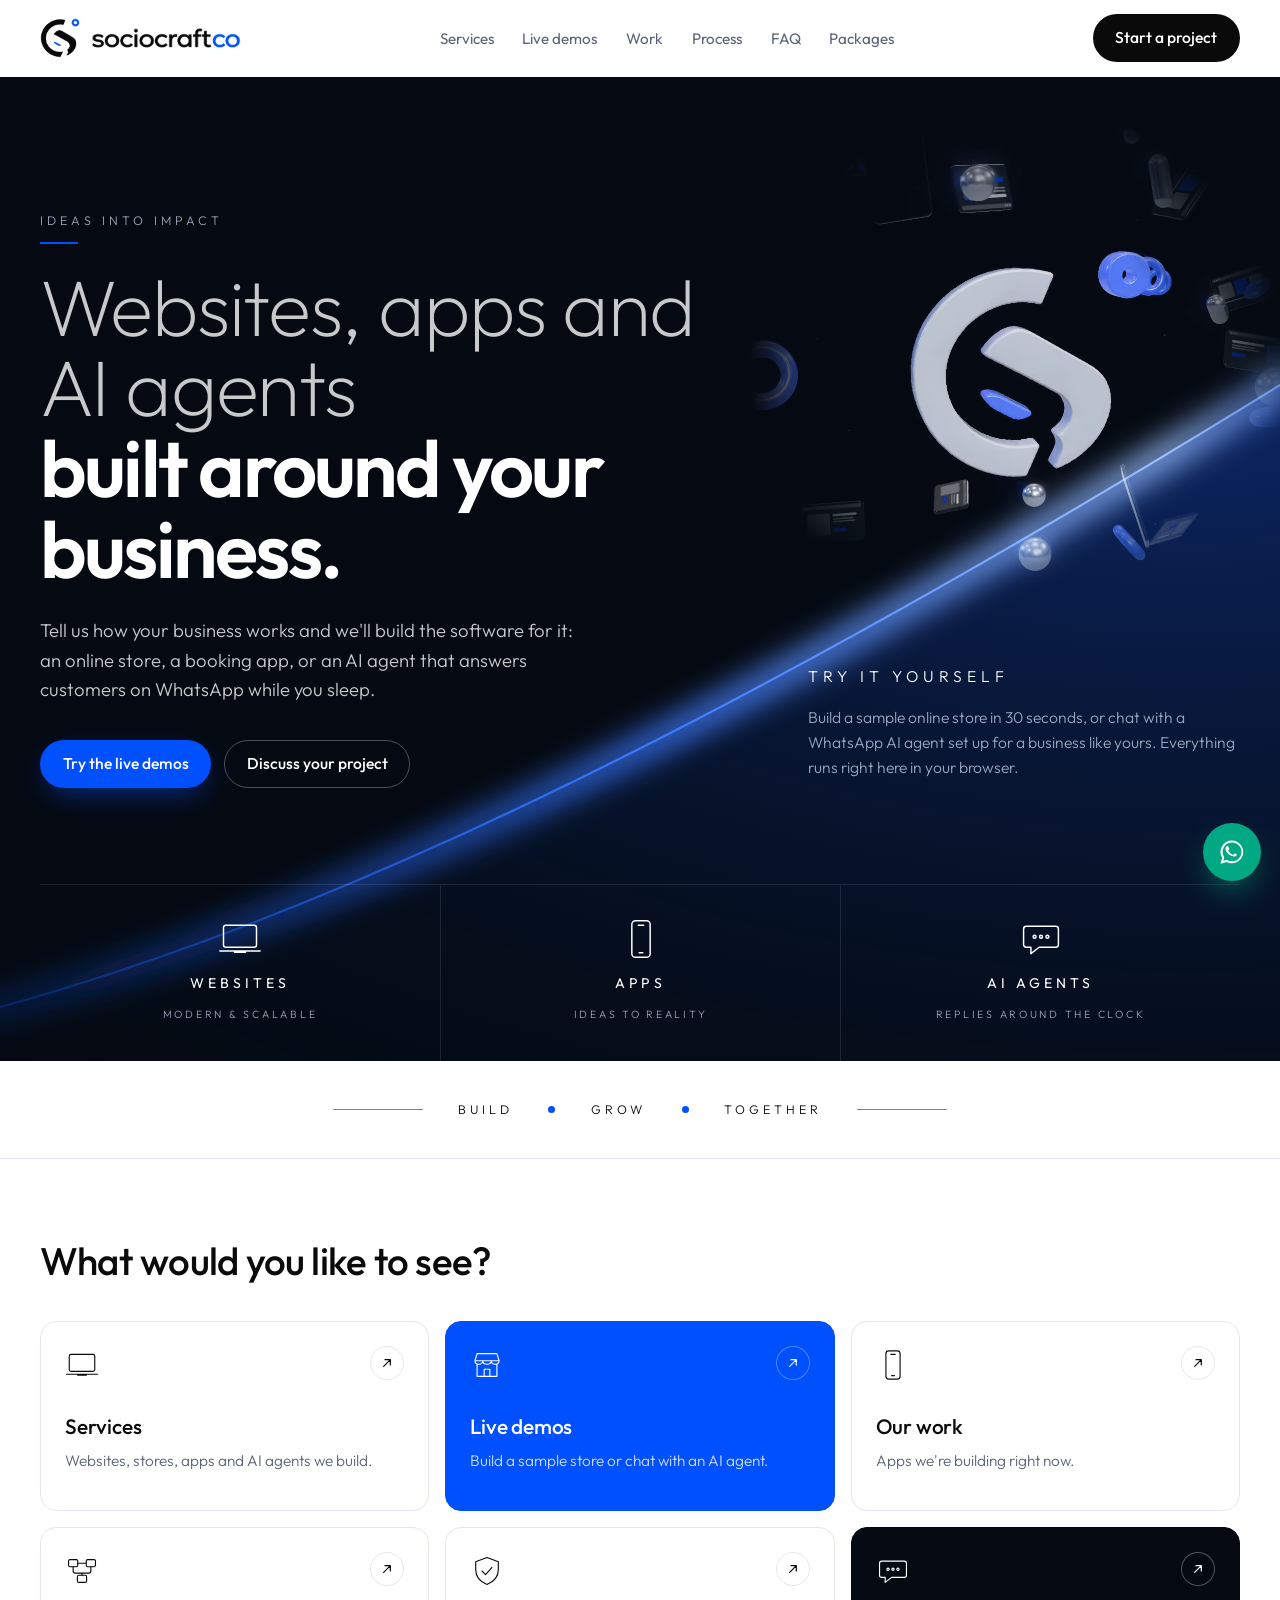
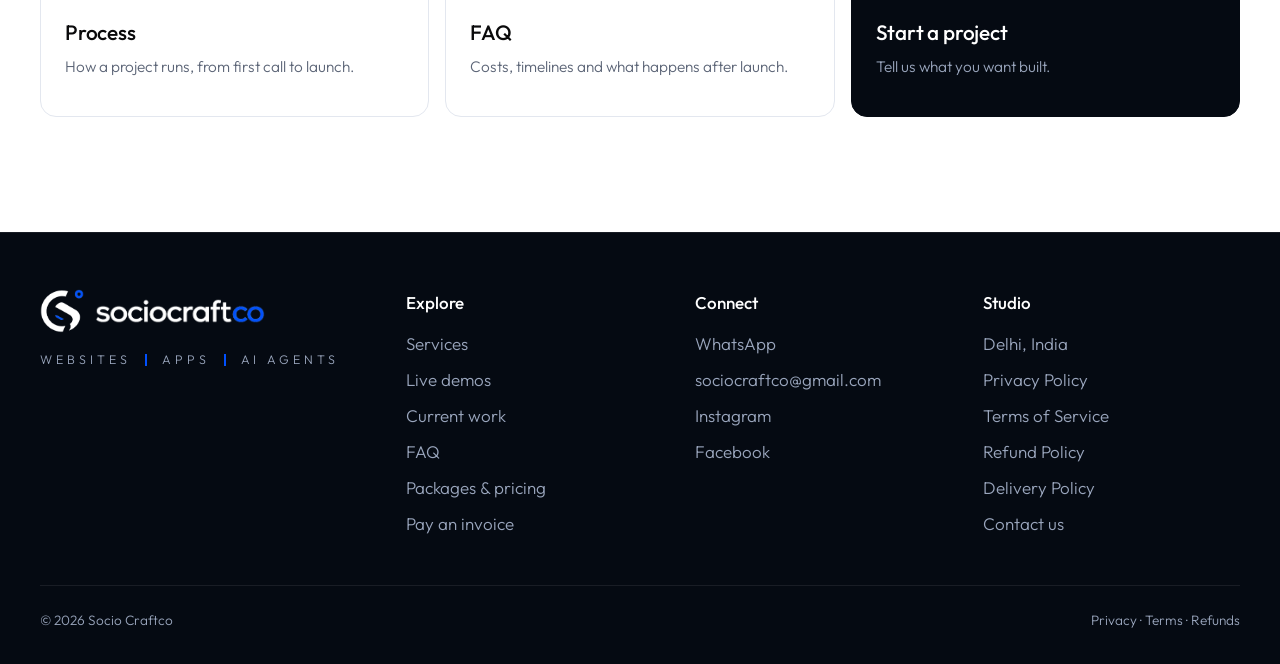
==== index.html @ af36fc7f "Replace Paisa with Veya in Current work Veya (iOS and Android, in beta) with two screenshots and a 6" ====
<!DOCTYPE html>
<html lang="en-IN">
<head>
  <meta charset="UTF-8">
  <meta name="viewport" content="width=device-width, initial-scale=1.0">
  <title>Socio Craftco | Websites, Apps &amp; AI Agents for Growing Businesses</title>
  <meta name="description" content="Socio Craftco builds custom websites, online stores, apps and WhatsApp AI agents for businesses in India. Try a live store builder and AI agent demo on our site.">
  <meta name="theme-color" content="#050A12">
  <link rel="canonical" href="https://www.sociocraftco.in/">
  <meta name="wa-number" content="919119687579">
  <!-- Paste the Google Apps Script web app URL here to save enquiries to a Google Sheet (see tools/lead-sheet.gs). Empty = WhatsApp only. -->
  <meta name="lead-endpoint" content="https://script.google.com/macros/s/AKfycbw-wY5iioNYXIOOCgU5PfAAeR3B85IpfvZmnR2IMTKFH1iXVcnnGehy_m_eeoQDCXGo/exec">

  <meta property="og:type" content="website">
  <meta property="og:site_name" content="Socio Craftco">
  <meta property="og:locale" content="en_IN">
  <meta property="og:url" content="https://www.sociocraftco.in/">
  <meta property="og:title" content="Socio Craftco | Websites, Apps &amp; AI Agents">
  <meta property="og:description" content="Custom websites, online stores, apps and WhatsApp AI agents. Try the live demos and see yours before you build it.">
  <meta property="og:image" content="https://www.sociocraftco.in/og-image.jpg">
  <meta property="og:image:width" content="1200">
  <meta property="og:image:height" content="630">
  <meta property="og:image:alt" content="Socio Craftco: websites, apps and AI agents">
  <meta name="twitter:card" content="summary_large_image">
  <meta name="twitter:title" content="Socio Craftco | Websites, Apps &amp; AI Agents">
  <meta name="twitter:description" content="Try the live store builder and WhatsApp AI agent demo.">
  <meta name="twitter:image" content="https://www.sociocraftco.in/og-image.jpg">

  <link rel="icon" type="image/jpeg" sizes="48x48" href="favicon-48.jpg">
  <link rel="icon" type="image/jpeg" sizes="192x192" href="icon-192.jpg">
  <link rel="apple-touch-icon" href="apple-touch-icon.jpg">

  <link rel="preload" href="fonts/outfit-latin.woff2" as="font" type="font/woff2" crossorigin>
  <link rel="stylesheet" href="preview.css">
  <link rel="stylesheet" href="site.css">

  <script>document.documentElement.classList.add("js");</script>

  <script type="application/ld+json">
  {
    "@context": "https://schema.org",
    "@type": "ProfessionalService",
    "@id": "https://www.sociocraftco.in/#org",
    "name": "Socio Craftco",
    "url": "https://www.sociocraftco.in/",
    "logo": "https://www.sociocraftco.in/brand/logo-square.jpg",
    "image": "https://www.sociocraftco.in/og-image.jpg",
    "slogan": "Ideas into impact",
    "description": "Studio building custom websites, online stores, mobile apps and AI agents for growing businesses.",
    "email": "sociocraftco@gmail.com",
    "address": { "@type": "PostalAddress", "addressLocality": "Delhi", "addressCountry": "IN" },
    "areaServed": "IN",
    "sameAs": [
      "https://www.instagram.com/sociocraftco.in/",
      "https://www.facebook.com/profile.php?id=61589318203119"
    ],
    "hasOfferCatalog": {
      "@type": "OfferCatalog",
      "name": "Services",
      "itemListElement": [
        { "@type": "Offer", "itemOffered": { "@type": "Service", "name": "Custom website development" } },
        { "@type": "Offer", "itemOffered": { "@type": "Service", "name": "Ecommerce store development" } },
        { "@type": "Offer", "itemOffered": { "@type": "Service", "name": "Mobile and web app development" } },
        { "@type": "Offer", "itemOffered": { "@type": "Service", "name": "WhatsApp and website AI agents" } },
        { "@type": "Offer", "itemOffered": { "@type": "Service", "name": "Automation and integrations" } },
        { "@type": "Offer", "itemOffered": { "@type": "Service", "name": "Maintenance and support" } }
      ]
    }
  }
  </script>
  <script type="application/ld+json">
  {
    "@context": "https://schema.org",
    "@type": "FAQPage",
    "mainEntity": [
      { "@type": "Question", "name": "How much does a custom website or app cost?", "acceptedAnswer": { "@type": "Answer", "text": "It depends on what it needs to do. A focused business website costs far less than an app with logins, payments and dashboards. After a short discovery call you get a written, fixed quote, so you know the full cost before anything starts." } },
      { "@type": "Question", "name": "How long does a project take?", "acceptedAnswer": { "@type": "Answer", "text": "Smaller websites usually take a few weeks. Stores, apps and AI agents take longer depending on features and integrations. Your written scope includes a timeline with clear milestones." } },
      { "@type": "Question", "name": "Is the WhatsApp AI agent on this page real?", "acceptedAnswer": { "@type": "Answer", "text": "The demo uses scripted replies so you can see the flow. A real agent is trained on your services, prices and FAQs, runs on the WhatsApp Business Platform, and sends leads to your WhatsApp, Google Sheet or CRM." } },
      { "@type": "Question", "name": "Can you work on my existing website or app?", "acceptedAnswer": { "@type": "Answer", "text": "Yes. We can redesign, speed up, fix or add features to an existing product. We review it first and tell you honestly whether to improve it or rebuild it." } },
      { "@type": "Question", "name": "What happens after launch?", "acceptedAnswer": { "@type": "Answer", "text": "We handle deployment and handover, and offer ongoing support for hosting, updates, fixes and new features." } }
    ]
  }
  </script>

</head>
<body>
  <a class="skip-link" href="#main">Skip to content</a>

  <svg width="0" height="0" style="position:absolute" aria-hidden="true">
    <defs>
      <symbol id="i-web" viewBox="0 0 48 48" fill="none" stroke-width="1.6" stroke-linecap="round" stroke-linejoin="round"><rect x="6" y="9" width="36" height="24" rx="2.5"/><path d="M2 37h44M18 37v1.5h12V37"/></symbol>
      <symbol id="i-app" viewBox="0 0 48 48" fill="none" stroke-width="1.6" stroke-linecap="round" stroke-linejoin="round"><rect x="14" y="4" width="20" height="40" rx="4"/><path d="M21 9h6M22 39h4"/></symbol>
      <symbol id="i-agent" viewBox="0 0 48 48" fill="none" stroke-width="1.6" stroke-linecap="round" stroke-linejoin="round"><path d="M8 10h32a3 3 0 0 1 3 3v17a3 3 0 0 1-3 3H22l-9 7v-7H8a3 3 0 0 1-3-3V13a3 3 0 0 1 3-3Z"/><circle cx="17" cy="21.5" r="1.6"/><circle cx="24" cy="21.5" r="1.6"/><circle cx="31" cy="21.5" r="1.6"/></symbol>
      <symbol id="i-store" viewBox="0 0 48 48" fill="none" stroke-width="1.6" stroke-linecap="round" stroke-linejoin="round"><path d="M7 18 10 8h28l3 10M7 18h34M7 18c0 3 2.5 5 5.5 5S18 21 18 18c0 3 2.5 5 6 5s6-2 6-5c0 3 2.5 5 5.5 5S41 21 41 18M10 23v17h28V23M20 40V30h8v10"/></symbol>
      <symbol id="i-flow" viewBox="0 0 48 48" fill="none" stroke-width="1.6" stroke-linecap="round" stroke-linejoin="round"><rect x="5" y="8" width="13" height="10" rx="2"/><rect x="30" y="8" width="13" height="10" rx="2"/><rect x="17.5" y="30" width="13" height="10" rx="2"/><path d="M18 13h12M11.5 18v6a3 3 0 0 0 3 3H24v3M36.5 18v6a3 3 0 0 1-3 3H24"/></symbol>
      <symbol id="i-care" viewBox="0 0 48 48" fill="none" stroke-width="1.6" stroke-linecap="round" stroke-linejoin="round"><path d="M24 5 8 11v11c0 10 7 17.5 16 21 9-3.5 16-11 16-21V11L24 5Z"/><path d="m17 24 5 5 9-10"/></symbol>
      <symbol id="p-shirt" viewBox="0 0 48 48" fill="none" stroke-width="2" stroke-linecap="round" stroke-linejoin="round"><path d="M17 6c1.5 3 4 4.5 7 4.5S29.5 9 31 6l11 6-4 9-5-2v23H15V19l-5 2-4-9 11-6Z"/></symbol>
      <symbol id="p-cake" viewBox="0 0 48 48" fill="none" stroke-width="2" stroke-linecap="round" stroke-linejoin="round"><path d="M8 40h32V26a4 4 0 0 0-4-4H12a4 4 0 0 0-4 4v14ZM8 31c3 0 3 2.5 6.5 2.5S18 31 21 31s3.5 2.5 6.5 2.5S31 31 34 31s3 2.5 6 2.5M24 22v-7M24 9.5c1.5 0 2.5-1.2 2.5-2.6C26.5 5.2 24 3 24 3s-2.5 2.2-2.5 3.9c0 1.4 1 2.6 2.5 2.6Z"/></symbol>
      <symbol id="p-audio" viewBox="0 0 48 48" fill="none" stroke-width="2" stroke-linecap="round" stroke-linejoin="round"><path d="M8 30v-6a16 16 0 0 1 32 0v6"/><rect x="6" y="28" width="9" height="13" rx="3"/><rect x="33" y="28" width="9" height="13" rx="3"/></symbol>
      <symbol id="p-bottle" viewBox="0 0 48 48" fill="none" stroke-width="2" stroke-linecap="round" stroke-linejoin="round"><path d="M19 4h10v6H19zM18 10h12l3 6v24a4 4 0 0 1-4 4H19a4 4 0 0 1-4-4V16l3-6ZM15 24h18"/></symbol>
      <symbol id="p-vase" viewBox="0 0 48 48" fill="none" stroke-width="2" stroke-linecap="round" stroke-linejoin="round"><path d="M18 4h12M19 4c0 5-9 9-9 21 0 9 6 15 14 15s14-6 14-15C38 13 29 9 29 4M13 22h22M12 30h24"/></symbol>
      <symbol id="p-lamp" viewBox="0 0 48 48" fill="none" stroke-width="2" stroke-linecap="round" stroke-linejoin="round"><path d="M24 4v8M14 26l4-14h12l4 14H14ZM24 26v14M16 42h16"/></symbol>
      <symbol id="i-cart" viewBox="0 0 24 24" fill="none" stroke="currentColor" stroke-width="1.8" stroke-linecap="round" stroke-linejoin="round"><path d="M3 4h2.5l2.2 11h10.6L20.5 7H7"/><circle cx="9.5" cy="19.5" r="1.4"/><circle cx="17" cy="19.5" r="1.4"/></symbol>
      <symbol id="i-wa" viewBox="0 0 24 24" fill="currentColor"><path d="M12 2.1A9.8 9.8 0 0 0 3.6 17l-1.5 5 5.2-1.4A9.8 9.8 0 1 0 12 2.1Zm0 17.9a8 8 0 0 1-4.1-1.1l-.3-.2-3 .8.8-3-.2-.3A8.1 8.1 0 1 1 12 20Zm4.5-6c-.2-.1-1.5-.7-1.7-.8-.2-.1-.4-.1-.6.1l-.8 1c-.1.2-.3.2-.5.1-.7-.3-1.6-.7-2.6-1.6-.8-.7-1.3-1.5-1.4-1.8-.1-.2 0-.4.1-.5l.4-.4.3-.4v-.4l-.8-1.9c-.2-.5-.4-.4-.6-.4h-.5c-.2 0-.4.1-.6.3-.2.2-.8.8-.8 2s.8 2.3 1 2.5c.1.2 1.6 2.5 4 3.5 2 .8 2.4.6 2.8.6.4-.1 1.5-.6 1.7-1.2.2-.6.2-1.1.1-1.2l-.5-.3Z"/></symbol>
    </defs>
  </svg>

  <nav class="nav" id="siteNav" aria-label="Main">
    <div class="wrap nav-inner">
      <a class="brand" href="#top" aria-label="Socio Craftco home">
        <img class="mark" src="brand/mark.webp" width="245" height="240" alt="">
        <img class="word" src="brand/wordmark.webp" width="785" height="120" alt="sociocraftco">
      </a>
      <ul class="nav-links" id="navLinks">
        <li><a href="#services">Services</a></li>
        <li><a href="#demos">Live demos</a></li>
        <li><a href="#work">Work</a></li>
        <li><a href="#process">Process</a></li>
        <li><a href="#faq">FAQ</a></li>
        <li><a href="packages.html">Packages</a></li>
        <li class="nav-contact"><a href="#contact">Contact</a></li>
      </ul>
      <div class="nav-cta">
        <a class="btn btn-black" href="#contact">Start a project</a>
        <button class="menu-btn" id="menuBtn" type="button" aria-expanded="false" aria-controls="navLinks" aria-label="Open menu">
          <svg class="icon" viewBox="0 0 24 24" fill="none" stroke="currentColor" stroke-width="1.8" stroke-linecap="round" aria-hidden="true"><path d="M4 8h16M4 16h16"/></svg>
        </button>
      </div>
    </div>
  </nav>

  <main id="main">
    <section class="hero dark" id="top" data-view="home" aria-labelledby="heroTitle">
      <svg class="hero-arc hero-glow" viewBox="0 0 1440 900" preserveAspectRatio="xMidYMid slice" aria-hidden="true">
        <defs>
          <linearGradient id="arcStroke" x1="0" y1="1" x2="1" y2="0">
            <stop offset="0" stop-color="#0150FD" stop-opacity="0"/>
            <stop offset=".45" stop-color="#3D7BFF"/>
            <stop offset=".75" stop-color="#9CC0FF"/>
            <stop offset="1" stop-color="#0150FD" stop-opacity="0"/>
          </linearGradient>
          <radialGradient id="arcFill" cx=".8" cy=".2" r="1">
            <stop offset="0" stop-color="#0D2A6E" stop-opacity=".9"/>
            <stop offset=".6" stop-color="#081633" stop-opacity=".5"/>
            <stop offset="1" stop-color="#050A12" stop-opacity="0"/>
          </radialGradient>
          <filter id="arcBlur" x="-20%" y="-20%" width="140%" height="140%"><feGaussianBlur stdDeviation="14"/></filter>
        </defs>
        <path d="M-120 900C260 860 760 640 1560 120V1000H-120Z" fill="url(#arcFill)"/>
        <path d="M-120 900C260 860 760 640 1560 120" fill="none" stroke="url(#arcStroke)" stroke-width="22" filter="url(#arcBlur)"/>
      </svg>
      <svg class="hero-arc hero-line" viewBox="0 0 1440 900" preserveAspectRatio="xMidYMid slice" aria-hidden="true">
        <path class="arc-line" pathLength="1" d="M-120 900C260 860 760 640 1560 120" fill="none" stroke="url(#arcStroke)" stroke-width="2"/>
      </svg>
      <div class="hero-motion" aria-hidden="true" data-poster="/media/hero-poster.jpg">
        <video class="hm-intro" muted playsinline preload="none" disablepictureinpicture data-src="/media/hero-intro"></video>
        <video class="hm-loop" muted playsinline loop preload="none" disablepictureinpicture data-src="/media/hero-loop"></video>
      </div>

      <div class="wrap">
        <div class="hero-grid">
          <div class="hero-in">
            <p class="kicker tracked">Ideas into impact</p>
            <h1 id="heroTitle"><span class="thin">Websites, apps and AI agents</span>built around your business.</h1>
            <p class="hero-lead">Tell us how your business works and we'll build the software for it: an online store, a booking app, or an AI agent that answers customers on WhatsApp while you sleep.</p>
            <div class="hero-actions">
              <a class="btn btn-blue" href="#demos">Try the live demos</a>
              <a class="btn btn-outline" href="#contact">Discuss your project</a>
            </div>
          </div>
          <div class="hero-aside hero-in">
            <p class="tracked">Try it yourself</p>
            <p>Build a sample online store in 30 seconds, or chat with a WhatsApp AI agent set up for a business like yours. Everything runs right here in your browser.</p>
          </div>
        </div>

        <nav class="pillars" aria-label="What we build">
          <a class="pillar" href="#demos" data-demo="store">
            <svg aria-hidden="true"><use href="#i-web"/></svg>
            <strong>Websites</strong>
            <span>Modern &amp; scalable</span>
          </a>
          <a class="pillar" href="#work">
            <svg aria-hidden="true"><use href="#i-app"/></svg>
            <strong>Apps</strong>
            <span>Ideas to reality</span>
          </a>
          <a class="pillar" href="#demos" data-demo="agent">
            <svg aria-hidden="true"><use href="#i-agent"/></svg>
            <strong>AI Agents</strong>
            <span>Replies around the clock</span>
          </a>
        </nav>
      </div>
    </section>

    <div class="brand-line" data-view="home">
      <p class="rule-line tracked" aria-label="Build, grow, together">
        <span>Build</span><span class="dot" aria-hidden="true"></span><span>Grow</span><span class="dot" aria-hidden="true"></span><span>Together</span>
      </p>
    </div>

    <section class="band explore" data-view="home" aria-labelledby="exploreTitle">
      <div class="wrap">
        <h2 id="exploreTitle" class="explore-title">What would you like to see?</h2>
        <div class="tiles">
          <a class="tile" href="#services">
            <svg aria-hidden="true"><use href="#i-web"/></svg>
            <strong>Services</strong>
            <span>Websites, stores, apps and AI agents we build.</span>
          </a>
          <a class="tile tile-blue" href="#demos">
            <svg aria-hidden="true"><use href="#i-store"/></svg>
            <strong>Live demos</strong>
            <span>Build a sample store or chat with an AI agent.</span>
          </a>
          <a class="tile" href="#work">
            <svg aria-hidden="true"><use href="#i-app"/></svg>
            <strong>Our work</strong>
            <span>Apps we're building right now.</span>
          </a>
          <a class="tile" href="#process">
            <svg aria-hidden="true"><use href="#i-flow"/></svg>
            <strong>Process</strong>
            <span>How a project runs, from first call to launch.</span>
          </a>
          <a class="tile" href="#faq">
            <svg aria-hidden="true"><use href="#i-care"/></svg>
            <strong>FAQ</strong>
            <span>Costs, timelines and what happens after launch.</span>
          </a>
          <a class="tile tile-dark" href="#contact">
            <svg aria-hidden="true"><use href="#i-agent"/></svg>
            <strong>Start a project</strong>
            <span>Tell us what you want built.</span>
          </a>
        </div>
      </div>
    </section>

    <section class="band view-page" id="services" data-view="services" aria-labelledby="servicesTitle">
      <div class="wrap">
        <div class="head ">
          <div>
            <p class="kicker tracked">What we build</p>
            <h2 id="servicesTitle">Everything your business needs to work online.</h2>
          </div>
          <p>Every project is built from scratch around your customers and your process. No templates, no page builders, and code you can grow with.</p>
        </div>

        <div class="services ">
          <article class="service">
            <svg aria-hidden="true"><use href="#i-web"/></svg>
            <h3>Business websites</h3>
            <p>Fast, search-friendly websites for clinics, consultants, schools and local brands, with enquiry buttons that go straight to your WhatsApp.</p>
          </article>
          <article class="service">
            <svg aria-hidden="true"><use href="#i-store"/></svg>
            <h3>Online stores</h3>
            <p>Catalogue, cart, UPI and card payments, and an admin panel to manage orders and stock.</p>
            <a class="try" href="#demos" data-demo="store">Build a sample store</a>
          </article>
          <article class="service">
            <svg aria-hidden="true"><use href="#i-agent"/></svg>
            <h3>WhatsApp &amp; website AI agents</h3>
            <p>Agents trained on your services and prices that answer questions, take bookings and send you ready-to-call leads.</p>
            <a class="try" href="#demos" data-demo="agent">Chat with a sample agent</a>
          </article>
          <article class="service">
            <svg aria-hidden="true"><use href="#i-app"/></svg>
            <h3>Mobile &amp; web apps</h3>
            <p>Android, iPhone and web apps, dashboards and booking systems, including offline-first apps that work on patchy networks.</p>
          </article>
          <article class="service">
            <svg aria-hidden="true"><use href="#i-flow"/></svg>
            <h3>Automation &amp; integrations</h3>
            <p>Connect forms, Google Sheets, CRMs, payment gateways and WhatsApp so data moves on its own.</p>
          </article>
          <article class="service">
            <svg aria-hidden="true"><use href="#i-care"/></svg>
            <h3>Maintenance &amp; support</h3>
            <p>Hosting, updates, fixes and new features after launch, so your product keeps working as you grow.</p>
          </article>
        </div>
      </div>
    </section>
    <nav class="view-next" data-view="services" aria-label="Next">
      <div class="wrap"><a href="#demos"><span>Up next</span>Try the live demos</a></div>
    </nav>

    <section class="band band-mist view-page" id="demos" data-view="demos" aria-labelledby="demosTitle">
      <div class="wrap">
        <div class="head ">
          <div>
            <p class="kicker tracked">Live demos</p>
            <h2 id="demosTitle">See yours working before you pay for it.</h2>
          </div>
          <p>Create a personalised website and chatbot preview for your own business. See the result first, then submit the exact configuration for a quotation.</p>
        </div>

        <div class="demo-tabs" role="tablist" aria-label="Choose a demo">
          <button class="demo-tab" role="tab" id="tab-preview" aria-selected="true" aria-controls="panel-preview">
            <svg class="icon" aria-hidden="true" stroke="currentColor"><use href="#i-web"/></svg> Your business preview
          </button>
          <button class="demo-tab" role="tab" id="tab-store" aria-selected="false" aria-controls="panel-store" tabindex="-1">
            <svg class="icon" aria-hidden="true" stroke="currentColor"><use href="#i-store"/></svg> Store builder
          </button>
          <button class="demo-tab" role="tab" id="tab-agent" aria-selected="false" aria-controls="panel-agent" tabindex="-1">
            <svg class="icon" aria-hidden="true" stroke="currentColor"><use href="#i-agent"/></svg> WhatsApp AI agent
          </button>
        </div>

        <!-- Personalised business preview -->
        <div class="demo-panel preview-panel" id="panel-preview" role="tabpanel" aria-labelledby="tab-preview">
          <form class="controls preview-controls" id="previewBuilder" autocomplete="off">
            <h3>Create your business preview</h3>
            <p class="preview-intro-copy">Enter only the essentials. Your first preview is immediate and free.</p>

            <label class="ctl">
              <span>Business name <b class="preview-required">*</b></span>
              <input type="text" id="pName" maxlength="40" placeholder="Example: North Star Dental" required>
            </label>

            <label class="ctl">
              <span>Type of business</span>
              <select id="pType">
                <option value="clinic">Clinic &amp; healthcare</option>
                <option value="restaurant">Restaurant &amp; café</option>
                <option value="retail">Retail &amp; online store</option>
                <option value="coaching">Coaching &amp; education</option>
                <option value="realestate">Real estate</option>
                <option value="services" selected>Professional services</option>
              </select>
            </label>

            <label class="ctl">
              <span>Main goal</span>
              <select id="pGoal">
                <option value="leads">Generate qualified enquiries</option>
                <option value="bookings">Increase bookings</option>
                <option value="sales">Sell products or services</option>
                <option value="support">Automate customer support</option>
              </select>
            </label>

            <label class="ctl">
              <span>Main services <small>(optional)</small></span>
              <input type="text" id="pServices" maxlength="180" placeholder="Consultation, Installation, Support">
            </label>

            <fieldset class="ctl">
              <legend>Visual style</legend>
              <div class="segmented" role="radiogroup" aria-label="Visual style" id="pStyle">
                <button type="button" role="radio" aria-checked="true" data-value="minimal">Minimal</button>
                <button type="button" role="radio" aria-checked="false" data-value="bold" tabindex="-1">Bold</button>
                <button type="button" role="radio" aria-checked="false" data-value="premium" tabindex="-1">Premium</button>
              </div>
            </fieldset>

            <fieldset class="ctl">
              <legend>Brand colour</legend>
              <div class="swatches" role="radiogroup" aria-label="Brand colour" id="pColor">
                <button type="button" class="swatch" role="radio" aria-checked="true" aria-label="Electric blue" data-color="#0150FD" style="--c:#0150FD"></button>
                <button type="button" class="swatch" role="radio" aria-checked="false" aria-label="Emerald" data-color="#0E8A5F" style="--c:#0E8A5F" tabindex="-1"></button>
                <button type="button" class="swatch" role="radio" aria-checked="false" aria-label="Maroon" data-color="#8E1B3A" style="--c:#8E1B3A" tabindex="-1"></button>
                <button type="button" class="swatch" role="radio" aria-checked="false" aria-label="Saffron" data-color="#C96314" style="--c:#C96314" tabindex="-1"></button>
                <button type="button" class="swatch" role="radio" aria-checked="false" aria-label="Plum" data-color="#6B3FA0" style="--c:#6B3FA0" tabindex="-1"></button>
                <button type="button" class="swatch" role="radio" aria-checked="false" aria-label="Charcoal" data-color="#1E2229" style="--c:#1E2229" tabindex="-1"></button>
              </div>
            </fieldset>

            <button class="btn btn-blue" type="submit">Create my free preview</button>
            <p class="demo-note">No phone number is required to see the first preview. Your information stays in this browser until you choose to submit it.</p>
          </form>

          <div class="p-stage">
            <div class="p-empty" id="previewEmpty">
              <div class="p-empty-inner">
                <div class="p-empty-mark" aria-hidden="true">SC</div>
                <h3>See your business before it is built.</h3>
                <p>Create a website and assistant preview shaped around your business, customers and primary goal.</p>
                <div class="p-empty-steps" aria-label="Preview benefits">
                  <span>Instant result</span><span>No price estimate</span><span>No phone required</span>
                </div>
              </div>
            </div>

            <div class="p-experience" id="previewExperience" hidden>
              <div class="p-stage-bar">
                <span class="p-status" id="pStatus">Basic preview ready</span>
                <div class="segmented" role="radiogroup" aria-label="Preview size" id="pView">
                  <button type="button" role="radio" aria-checked="true" data-size="desktop">Desktop</button>
                  <button type="button" role="radio" aria-checked="false" data-size="mobile" tabindex="-1">Phone</button>
                </div>
              </div>

              <div class="p-preview-shell" id="pPreviewShell" data-size="desktop" data-style="minimal">
                <div class="p-browser">
                  <div class="p-browser-bar" aria-hidden="true"><i></i><i></i><i></i><span class="p-browser-url">yourbusiness.in</span></div>
                  <div class="p-website" id="pWebsite"></div>
                </div>
                <aside class="p-chat-preview" id="pChat" aria-label="Personalised chatbot preview"></aside>
              </div>

              <div class="p-gate" id="pGate">
                <div>
                  <h4>Your basic preview is ready.</h4>
                  <p>Unlock the complete pages, phone view, expanded assistant and a shareable preview link.</p>
                </div>
                <button class="btn btn-blue" type="button" id="pUnlockOpen">Save &amp; unlock my preview</button>
              </div>

              <div class="p-unlocked" id="pUnlocked" hidden>
                <div>
                  <h4>Your complete preview is unlocked.</h4>
                  <p>Share it with partners or send this exact configuration for a quotation.</p>
                </div>
                <button class="btn btn-blue" type="button" id="pQuote"><svg class="icon" aria-hidden="true"><use href="#i-wa"/></svg> Get exact quotation</button>
                <div class="p-share">
                  <input type="text" id="pShareUrl" readonly aria-label="Shareable preview link">
                  <button class="btn btn-outline" type="button" id="pCopy">Copy share link</button>
                </div>
              </div>
            </div>
          </div>

          <dialog class="p-dialog" id="pUnlockDialog">
            <form class="p-dialog-inner" id="pLeadForm" method="dialog">
              <div class="p-dialog-head">
                <div><h3>Unlock the complete preview</h3><p>We will prepare your configuration in WhatsApp for review.</p></div>
                <button class="p-dialog-close" type="button" id="pUnlockClose" aria-label="Close">✕</button>
              </div>
              <label class="field"><span>Your name</span><input name="name" type="text" autocomplete="name" required></label>
              <label class="field"><span>WhatsApp number</span><input name="phone" type="tel" autocomplete="tel" inputmode="tel" pattern="[0-9+\(\) \-]{8,20}" title="Enter a valid WhatsApp number" required></label>
              <label class="field">
                <span>When would you like to launch?</span>
                <select name="timeline" required>
                  <option value="">Select timeline</option>
                  <option>As soon as possible</option>
                  <option>Within 1 month</option>
                  <option>Within 1–3 months</option>
                  <option>Still exploring</option>
                </select>
              </label>
              <button class="btn btn-blue" type="submit"><svg class="icon" aria-hidden="true"><use href="#i-wa"/></svg> Unlock and continue on WhatsApp</button>
              <p class="p-dialog-note">No estimated price is shown. Socio Craftco reviews the selected features and provides an exact quotation. Your contact details are never included in the share link.</p>
            </form>
          </dialog>
        </div>

        <!-- Store builder -->

        <div class="demo-panel" id="panel-store" role="tabpanel" aria-labelledby="tab-store" hidden>
          <form class="controls" id="storeForm" autocomplete="off">
            <h3>Design your store</h3>
            <p>Every change updates the preview on the right.</p>

            <label class="ctl">
              <span>Store name</span>
              <input type="text" id="sName" maxlength="28" value="Kaari Studio">
            </label>

            <label class="ctl">
              <span>What do you sell?</span>
              <select id="sCat">
                <option value="fashion">Clothing &amp; fashion</option>
                <option value="bakery">Bakery &amp; sweets</option>
                <option value="electronics">Electronics &amp; gadgets</option>
                <option value="beauty">Beauty &amp; skincare</option>
                <option value="crafts">Handicrafts</option>
                <option value="home">Home décor</option>
              </select>
            </label>

            <fieldset class="ctl">
              <legend>Brand colour</legend>
              <div class="swatches" role="radiogroup" aria-label="Brand colour" id="sColor">
                <button type="button" class="swatch" role="radio" aria-checked="true" aria-label="Electric blue" data-c="#0150FD" style="--c:#0150FD"></button>
                <button type="button" class="swatch" role="radio" aria-checked="false" aria-label="Emerald" data-c="#0E8A5F" style="--c:#0E8A5F"></button>
                <button type="button" class="swatch" role="radio" aria-checked="false" aria-label="Maroon" data-c="#8E1B3A" style="--c:#8E1B3A"></button>
                <button type="button" class="swatch" role="radio" aria-checked="false" aria-label="Saffron" data-c="#E9861C" style="--c:#E9861C"></button>
                <button type="button" class="swatch" role="radio" aria-checked="false" aria-label="Plum" data-c="#6B3FA0" style="--c:#6B3FA0"></button>
                <button type="button" class="swatch" role="radio" aria-checked="false" aria-label="Charcoal" data-c="#1E2229" style="--c:#1E2229"></button>
              </div>
            </fieldset>

            <fieldset class="ctl">
              <legend>Style</legend>
              <div class="segmented" role="radiogroup" aria-label="Style" id="sStyle">
                <button type="button" role="radio" aria-checked="true" data-v="minimal">Minimal</button>
                <button type="button" role="radio" aria-checked="false" data-v="bold">Bold</button>
                <button type="button" role="radio" aria-checked="false" data-v="elegant">Elegant</button>
              </div>
            </fieldset>

            <label class="ctl">
              <span>Offer banner</span>
              <input type="text" id="sOffer" maxlength="48" value="Free delivery on orders above ₹999">
            </label>

            <label class="check"><input type="checkbox" id="sCod" checked> Cash on delivery</label>

            <button class="btn btn-blue" type="button" id="sendStore">
              <svg class="icon" aria-hidden="true"><use href="#i-wa"/></svg> Get a quote for this store
            </button>
            <p class="demo-note">Products, prices and images are samples. Your real store uses your own catalogue and photos. Nothing you type here is stored. <a href="terms.html#demos">About the demos</a></p>
          </form>

          <div class="stage">
            <div class="stage-bar">
              <span class="live-pill">Live preview. Try adding something to the cart.</span>
              <div class="segmented" role="radiogroup" aria-label="Preview size" id="sView">
                <button type="button" role="radio" aria-checked="true" data-v="desktop">Desktop</button>
                <button type="button" role="radio" aria-checked="false" data-v="mobile">Phone</button>
              </div>
            </div>

            <div class="device" id="device" data-size="desktop">
              <div class="device-top" aria-hidden="true"><i></i><i></i><i></i><span class="device-url" id="storeUrl">kaaristudio.in</span></div>
              <div class="viewport">
              <div class="screen" id="screen">
                <div class="store" id="store" data-style="minimal">
                  <div class="store-offer" id="storeOffer">Free delivery on orders above ₹999</div>
                  <header class="store-head">
                    <div class="store-logo"><b id="storeInitial">K</b><span id="storeName">Kaari Studio</span></div>
                    <nav class="store-nav" aria-hidden="true"><span>Shop</span><span>New in</span><span>Bestsellers</span><span>About</span></nav>
                    <button class="store-cart" type="button" id="cartBtn" aria-label="Open cart">
                      <svg class="icon" aria-hidden="true"><use href="#i-cart"/></svg>
                      <span class="count" id="cartCount">0</span>
                    </button>
                  </header>

                  <section class="store-hero">
                    <div>
                      <h4 id="heroHead">New season, made by hand.</h4>
                      <p id="heroSub">Handloom and block-print pieces, made in small batches.</p>
                      <button class="store-btn" type="button" data-scroll="products">Shop the collection</button>
                    </div>
                    <div class="store-hero-art"><svg aria-hidden="true"><use id="heroIcon" href="#p-shirt"/></svg></div>
                  </section>

                  <div class="store-chips" id="storeChips"></div>
                  <div class="store-section-title" id="products"><span>Bestsellers</span><small id="productCount">6 products</small></div>
                  <div class="store-grid" id="storeGrid"></div>

                  <div class="store-trust">
                    <div><b>Secure payments</b><span id="trustPay">UPI, cards and COD</span></div>
                    <div><b>Easy returns</b>7-day return window</div>
                    <div><b>Fast shipping</b>Across India</div>
                  </div>
                  <footer class="store-foot"><span id="storeCopy">© Kaari Studio</span><span>Built by Socio Craftco</span></footer>
                </div>
              </div>

                <div class="cart-scrim" id="cartScrim"></div>
                <aside class="cart-drawer" id="cartDrawer" aria-label="Cart" aria-hidden="true" inert>
                  <div class="cart-head"><span>Your cart</span><button type="button" id="cartClose" aria-label="Close cart">✕</button></div>
                  <div class="cart-items" id="cartItems"></div>
                  <div class="cart-foot">
                    <div class="row"><span>Subtotal</span><span id="cartSub">₹0</span></div>
                    <div class="row"><span>Delivery</span><span id="cartShip">₹0</span></div>
                    <div class="row total"><span>Total</span><span id="cartTotal">₹0</span></div>
                    <button class="store-btn" type="button" id="checkoutBtn">Checkout</button>
                    <div class="pay-badges"><span>UPI</span><span>Cards</span><span id="codBadge">COD</span></div>
                  </div>
                </aside>
                <div class="store-toast" id="storeToast" role="status" aria-live="polite"></div>
              </div>
            </div>
          </div>
        </div>

        <!-- WhatsApp agent -->
        <div class="demo-panel" id="panel-agent" role="tabpanel" aria-labelledby="tab-agent" hidden>
          <form class="controls" id="agentForm" autocomplete="off">
            <h3>Set up the agent</h3>
            <p>Pick a business like yours, then chat as if you were a customer.</p>

            <label class="ctl">
              <span>Type of business</span>
              <select id="aType">
                <option value="clinic">Dental clinic</option>
                <option value="restaurant">Restaurant</option>
                <option value="salon">Salon &amp; spa</option>
                <option value="realestate">Real estate</option>
                <option value="coaching">Coaching institute</option>
              </select>
            </label>

            <label class="ctl">
              <span>Business name</span>
              <input type="text" id="aName" maxlength="30" value="Smile Dental Care">
            </label>

            <button class="btn btn-outline" type="button" id="aRestart">Restart the chat</button>
            <button class="btn btn-blue" type="button" id="sendAgent">
              <svg class="icon" aria-hidden="true"><use href="#i-wa"/></svg> I want an agent like this
            </button>
            <p class="demo-note">Replies here are scripted to show the flow. A real agent is trained on your own services, prices and FAQs. WhatsApp is a trademark of Meta, and this demo isn't affiliated with Meta. <a href="terms.html#demos">About the demos</a></p>
          </form>

          <div class="wa-stage">
            <div class="phone">
              <div class="wa">
                <div class="wa-head">
                  <span class="wa-avatar" id="waAvatar">S</span>
                  <div class="wa-who">
                    <strong><span id="waName">Smile Dental Care</span>
                      <svg class="wa-verified" viewBox="0 0 24 24" aria-label="Business account"><path fill="#25D366" d="m12 1 2.6 2.3 3.4-.5.9 3.3 3.1 1.5-1.2 3.2 1.2 3.2-3.1 1.5-.9 3.3-3.4-.5L12 23l-2.6-2.3-3.4.5-.9-3.3-3.1-1.5 1.2-3.2-1.2-3.2 3.1-1.5.9-3.3 3.4.5Z"/><path d="m8 12.3 2.6 2.6L16.2 9" fill="none" stroke="#fff" stroke-width="2" stroke-linecap="round" stroke-linejoin="round"/></svg>
                    </strong>
                    <small id="waStatus">online</small>
                  </div>
                </div>
                <div class="wa-body" id="waBody" role="log" aria-live="polite" aria-label="Chat"></div>
                <form class="wa-input" id="waForm">
                  <input type="text" id="waText" placeholder="Type a message" aria-label="Type a message" maxlength="140">
                  <button class="wa-send" type="submit" aria-label="Send">
                    <svg class="icon" viewBox="0 0 24 24" fill="currentColor" aria-hidden="true"><path d="M3.4 20.4 21 12 3.4 3.6 3.4 10l12.6 2-12.6 2z"/></svg>
                  </button>
                </form>
              </div>
            </div>

            <div class="owner">
              <div class="owner-card">
                <h4>What you receive</h4>
                <p id="leadHint">Finish a booking in the chat. The lead your team receives appears here.</p>
                <div class="lead" id="leadCard" hidden>
                  <div class="lead-row"><span>Customer</span><b id="lName">-</b></div>
                  <div class="lead-row"><span id="lWhatLabel">Booking</span><b id="lWhat">-</b></div>
                  <div class="lead-row"><span>When</span><b id="lWhen">-</b></div>
                  <div class="lead-row"><span>Phone</span><b>+91 98XXX XXX21 (from WhatsApp)</b></div>
                  <div class="lead-status"><span>Sent to your WhatsApp</span><span>Added to Google Sheet</span><span>Reminder scheduled</span></div>
                </div>
              </div>
              <div class="owner-card">
                <h4>How it works for your business</h4>
                <ol class="flow-list">
                  <li><b>1</b><div>Customer messages you<small>From your website, Instagram or a QR code at your counter.</small></div></li>
                  <li><b>2</b><div>The agent answers and books<small>Trained on your services, prices and timings, in English or Hinglish.</small></div></li>
                  <li><b>3</b><div>Your team gets a ready lead<small>On WhatsApp, Google Sheets or your CRM, with a reminder sent to the customer.</small></div></li>
                </ol>
              </div>
            </div>
          </div>
        </div>
      </div>
    </section>
    <nav class="view-next" data-view="demos" aria-label="Next">
      <div class="wrap"><a href="#work"><span>Up next</span>See our current work</a></div>
    </nav>

    <section class="band view-page" id="work" data-view="work" aria-labelledby="workTitle">
      <div class="wrap">
        <div class="head ">
          <div>
            <p class="kicker tracked">Current work</p>
            <h2 id="workTitle">Products we're building right now.</h2>
          </div>
          <p>Real apps in active development, built with the same process every client project gets. These are working builds, not mockups.</p>
        </div>

        <div class="work-list">
          <article class="project ">
            <div>
              <p class="status" style="--c:#18C964">In beta</p>
              <h3>Veya</h3>
              <p class="type">Private money tracker for iPhone and Android</p>
              <p class="copy">A calm, private way to understand your money. Import a bank statement and Veya reads it on the phone, sorts every transaction into a category and shows how much you can safely spend each day until payday.</p>
              <ul class="ticks-list">
                <li>Imports PDF or CSV statements from HDFC, SBI, ICICI, Axis and Kotak, including password-protected ones</li>
                <li>Statements are read on the phone; only transaction descriptions, with numbers hidden, are sent for categorising</li>
                <li>Budgets, subscription tracking, spending insights and Face ID lock</li>
              </ul>
              <ul class="stack" aria-label="Built with"><li>iOS</li><li>Android</li><li>On-device processing</li><li>Privacy-first</li></ul>
              <a class="btn btn-outline work-film" href="work/veya-film.mp4" target="_blank" rel="noopener">Watch the launch film</a>
            </div>
            <div class="project-media">
              <figure class="shot bare"><img src="work/veya-home.webp" width="520" height="1127" loading="lazy" decoding="async" alt="Veya home screen showing safe to spend today, weekly spending and subscriptions"></figure>
              <figure class="shot bare"><img src="work/veya-insights.webp" width="520" height="1127" loading="lazy" decoding="async" alt="Veya insights screen with money in versus out by month and a spending calendar"></figure>
            </div>
          </article>

          <article class="project flip ">
            <div>
              <p class="status" style="--c:#F5A524">In development</p>
              <h3>Focusly</h3>
              <p class="type">Study timer for iPhone</p>
              <p class="copy">"Put your phone down. Get your future up." Students tap Start focus and place their phone face down on the desk. While it stays down, Focusly counts focused time upward. Pick it up and the count pauses on its own, with no pause button and no session length to choose.</p>
              <ul class="ticks-list">
                <li>Face-down timer using the phone's motion sensors, with a 3·2·1 settle and adjustable sensitivity</li>
                <li>Study timetable with Google Calendar sync and a reminder before every block</li>
                <li>Daily goal ring, streaks, weekly analytics and a focus heatmap</li>
              </ul>
              <ul class="stack" aria-label="Built with"><li>iOS</li><li>Motion sensors</li><li>Live Activities</li><li>Google Calendar API</li></ul>
            </div>
            <div class="project-media light">
              <figure class="shot bare"><img src="work/focusly-timer.webp" width="520" height="1138" loading="lazy" decoding="async" alt="Focusly focus session with the phone face down, counting up 50 minutes"></figure>
              <figure class="shot bare"><img src="work/focusly-plan.webp" width="520" height="1138" loading="lazy" decoding="async" alt="Focusly plan screen with Google Calendar connection and colour-coded study blocks"></figure>
            </div>
          </article>
        </div>
      </div>
    </section>
    <nav class="view-next" data-view="work" aria-label="Next">
      <div class="wrap"><a href="#process"><span>Up next</span>How a project runs</a></div>
    </nav>

    <section class="band dark view-page" id="process" data-view="process" aria-labelledby="processTitle">
      <div class="wrap">
        <div class="head ">
          <div>
            <p class="kicker tracked">Process</p>
            <h2 id="processTitle">From idea to launch, with no surprises.</h2>
          </div>
          <p>You always know what's being built, when it ships and what it costs, with everything agreed in writing before work starts.</p>
        </div>
        <ol class="steps ">
          <li class="step"><span class="n">01</span><h3>Discovery call</h3><p>We learn your business, your customers and the problem the software has to solve.</p></li>
          <li class="step"><span class="n">02</span><h3>Scope &amp; quote</h3><p>A written scope with features, timeline and price, agreed before any work starts.</p></li>
          <li class="step"><span class="n">03</span><h3>Design &amp; build</h3><p>Regular demos on a live preview link, so you see progress and give feedback early.</p></li>
          <li class="step"><span class="n">04</span><h3>Launch &amp; support</h3><p>We deploy, hand over, and stay on for fixes, updates and new features.</p></li>
        </ol>
      </div>
    </section>
    <nav class="view-next" data-view="process" aria-label="Next">
      <div class="wrap"><a href="#faq"><span>Up next</span>Questions clients ask</a></div>
    </nav>

    <section class="band view-page" id="faq" data-view="faq" aria-labelledby="faqTitle">
      <div class="wrap">
        <div class="head ">
          <div>
            <p class="kicker tracked">FAQ</p>
            <h2 id="faqTitle">Questions clients usually ask.</h2>
          </div>
          <p>Can't find your answer? Message us on WhatsApp for a direct reply.</p>
        </div>
        <div class="faq ">
          <details>
            <summary>How much does a custom website or app cost?</summary>
            <p>It depends on what it needs to do. A focused business website costs far less than an app with logins, payments and dashboards. After a short discovery call you get a written, fixed quote, so you know the full cost before anything starts.</p>
          </details>
          <details>
            <summary>How long does a project take?</summary>
            <p>Smaller websites usually take a few weeks. Stores, apps and AI agents take longer depending on features and integrations. Your written scope includes a timeline with clear milestones.</p>
          </details>
          <details>
            <summary>Is the WhatsApp AI agent on this page real?</summary>
            <p>The demo uses scripted replies so you can see the flow. A real agent is trained on your services, prices and FAQs, runs on the WhatsApp Business Platform, and sends leads to your WhatsApp, Google Sheet or CRM.</p>
          </details>
          <details>
            <summary>Can you work on my existing website or app?</summary>
            <p>Yes. We can redesign, speed up, fix or add features to an existing product. We review it first and tell you honestly whether to improve it or rebuild it.</p>
          </details>
          <details>
            <summary>What happens after launch?</summary>
            <p>We handle deployment and handover, and offer ongoing support for hosting, updates, fixes and new features.</p>
          </details>
        </div>
      </div>
    </section>
    <nav class="view-next" data-view="faq" aria-label="Next">
      <div class="wrap"><a href="#contact"><span>Up next</span>Start a project</a></div>
    </nav>

    <section class="band dark view-page" id="contact" data-view="contact" aria-labelledby="contactTitle">
      <div class="wrap contact-grid">
        <div >
          <p class="kicker tracked">Start a project</p>
          <h2 id="contactTitle">Tell us what you want built.</h2>
          <p class="lead-copy">Share a few details and we'll reply on WhatsApp to set up a discovery call. A rough idea is enough to start.</p>
          <div class="contact-lines">
            <a class="js-wa" href="https://wa.me/919119687579" data-message="Hi Socio Craftco, I'd like to discuss a project."><span>WhatsApp</span>Message us directly</a>
            <a href="mailto:sociocraftco@gmail.com"><span>Email</span>sociocraftco@gmail.com</a>
            <a href="https://www.instagram.com/sociocraftco.in/" target="_blank" rel="noopener"><span>Instagram</span>@sociocraftco.in</a>
            <div><span>Studio</span>Delhi, India</div>
          </div>
        </div>

        <noscript><p class="form-note">The project form needs JavaScript. Please use the WhatsApp or email link above.</p></noscript>
        <form class="form " id="leadForm" inert>
          <div class="form-row">
            <label class="field"><span>Your name</span><input name="name" type="text" autocomplete="name" required></label>
            <label class="field"><span>Business</span><input name="business" type="text" autocomplete="organization"></label>
          </div>
          <label class="field">
            <span>What do you want built?</span>
            <select name="service" required>
              <option value="">Select one</option>
              <option>Business website</option>
              <option>Online store</option>
              <option>WhatsApp / website AI agent</option>
              <option>Mobile or web app</option>
              <option>Automation &amp; integrations</option>
              <option>Not sure yet, need advice</option>
            </select>
          </label>
          <div class="form-row">
            <label class="field">
              <span>Budget range</span>
              <select name="budget">
                <option value="">Prefer not to say</option>
                <option>Under ₹25,000</option>
                <option>₹25,000 – ₹75,000</option>
                <option>₹75,000 – ₹2,00,000</option>
                <option>Above ₹2,00,000</option>
              </select>
            </label>
            <label class="field">
              <span>Timeline</span>
              <select name="timeline">
                <option value="">Flexible</option>
                <option>As soon as possible</option>
                <option>Within 1 month</option>
                <option>1–3 months</option>
              </select>
            </label>
          </div>
          <label class="field"><span>WhatsApp number or email</span><input name="contact" type="text" autocomplete="tel" required></label>
          <label class="field"><span>Project details</span><textarea name="message" placeholder="What should it do? Who will use it? Any examples you like?"></textarea></label>
          <button class="btn btn-blue" id="leadSubmit" type="submit" disabled><svg class="icon" aria-hidden="true"><use href="#i-wa"/></svg> Send details on WhatsApp</button>
          <p class="form-note" id="leadFallback" role="status" hidden>WhatsApp didn't open? <a id="leadFallbackLink" href="#" target="_blank" rel="noopener">Open it here</a> and press send.</p>
          <p class="form-note">This opens WhatsApp with your details filled in and saves a copy so we can reply even if the message isn't sent. We only use your details to reply. See our <a href="privacy.html">Privacy Policy</a>.</p>
        </form>
      </div>
    </section>
    <nav class="view-next" data-view="contact" aria-label="Next">
      <div class="wrap"><a href="#top"><span>Back</span>Back to home</a></div>
    </nav>
  </main>

  <footer>
    <div class="wrap">
      <div class="footer-top">
        <div class="footer-brand">
          <div class="lockup">
            <img class="mark" src="brand/mark-white.webp" width="245" height="240" alt="" loading="lazy">
            <img class="word" src="brand/wordmark-white.webp" width="785" height="120" alt="sociocraftco" loading="lazy">
          </div>
          <p class="tagline tracked"><span>Websites</span><span class="sep" aria-hidden="true"></span><span>Apps</span><span class="sep" aria-hidden="true"></span><span>AI Agents</span></p>
        </div>
        <div class="footer-col">
          <strong>Explore</strong>
          <a href="#services">Services</a>
          <a href="#demos">Live demos</a>
          <a href="#work">Current work</a>
          <a href="#faq">FAQ</a>
          <a href="packages.html">Packages &amp; pricing</a>
          <a href="pay.html">Pay an invoice</a>
        </div>
        <div class="footer-col">
          <strong>Connect</strong>
          <a class="js-wa" href="https://wa.me/919119687579" data-message="Hi Socio Craftco, I'd like to discuss a project.">WhatsApp</a>
          <a href="mailto:sociocraftco@gmail.com">sociocraftco@gmail.com</a>
          <a href="https://www.instagram.com/sociocraftco.in/" target="_blank" rel="noopener">Instagram</a>
          <a href="https://www.facebook.com/profile.php?id=61589318203119" target="_blank" rel="noopener">Facebook</a>
        </div>
        <div class="footer-col">
          <strong>Studio</strong>
          <span>Delhi, India</span>
          <a href="privacy.html">Privacy Policy</a>
          <a href="terms.html">Terms of Service</a>
          <a href="refund.html">Refund Policy</a>
          <a href="delivery.html">Delivery Policy</a>
          <a href="contact.html">Contact us</a>
        </div>
      </div>
      <div class="footer-bottom">
        <span>© <span id="year">2026</span> Socio Craftco</span>
        <span><a href="privacy.html">Privacy</a> · <a href="terms.html">Terms</a> · <a href="refund.html">Refunds</a></span>
      </div>
    </div>
  </footer>

  <a class="wa-float js-wa" href="https://wa.me/919119687579" aria-label="Chat with Socio Craftco on WhatsApp" data-message="Hi Socio Craftco, I'd like to discuss a project.">
    <svg width="28" height="28" aria-hidden="true"><use href="#i-wa"/></svg>
  </a>

  <script src="app.js" defer></script>
  <script src="preview.js" defer></script>
  <script src="/_vercel/insights/script.js" defer></script>
</body>
</html>
---- preview.css ----
/* Personalised preview funnel */

.preview-panel {
  grid-template-columns: minmax(290px, 370px) minmax(0, 1fr);
}

.preview-controls {
  align-content: start;
}

.preview-controls .preview-intro-copy {
  margin-top: -.55rem;
}

.preview-required {
  color: #B42318;
}

.p-stage {
  min-width: 0;
  display: grid;
  gap: 1rem;
}

.p-empty {
  min-height: 620px;
  display: grid;
  place-items: center;
  padding: 3rem;
  border: 1px solid var(--line);
  border-radius: var(--radius-l);
  background:
    radial-gradient(circle at 80% 20%, rgba(1, 80, 253, .12), transparent 32%),
    linear-gradient(145deg, #FFFFFF, #F5F7FB);
  text-align: center;
}

.p-empty-inner {
  max-width: 480px;
}

.p-empty-mark {
  width: 72px;
  height: 72px;
  display: grid;
  place-items: center;
  margin: 0 auto 1.5rem;
  border-radius: 22px;
  background: var(--black);
  color: var(--white);
  font-size: 1.65rem;
  font-weight: 600;
  box-shadow: 0 20px 50px -20px rgba(5, 10, 18, .55);
}

.p-empty h3 {
  margin-bottom: .75rem;
  font-size: clamp(1.8rem, 4vw, 2.7rem);
  line-height: 1.05;
  letter-spacing: -.035em;
  font-weight: 500;
}

.p-empty p {
  max-width: 42ch;
  margin-inline: auto;
  color: var(--muted);
  font-weight: 300;
}

.p-empty-steps {
  display: flex;
  justify-content: center;
  flex-wrap: wrap;
  gap: .55rem;
  margin-top: 1.5rem;
}

.p-empty-steps span {
  padding: .45rem .7rem;
  border-radius: 999px;
  background: var(--white);
  border: 1px solid var(--line);
  color: var(--muted);
  font-size: .78rem;
}

.p-experience {
  display: grid;
  gap: 1rem;
  scroll-margin-top: 96px;
}

.p-stage-bar {
  display: flex;
  align-items: center;
  justify-content: space-between;
  flex-wrap: wrap;
  gap: .8rem;
}

.p-stage-bar .segmented {
  width: 210px;
  grid-template-columns: repeat(2, 1fr);
  border: 1px solid var(--line);
  background: var(--white);
}

.p-stage-bar .segmented button[aria-checked="true"] {
  background: var(--black);
  color: var(--white);
}

.p-status {
  display: inline-flex;
  align-items: center;
  gap: .5rem;
  color: var(--muted);
  font-size: .84rem;
}

.p-status::before {
  content: "";
  width: 8px;
  height: 8px;
  border-radius: 50%;
  background: #18C964;
  box-shadow: 0 0 0 5px rgba(24, 201, 100, .12);
}

.p-preview-shell {
  --preview-brand: #0150FD;
  min-width: 0;
  display: grid;
  grid-template-columns: minmax(0, 1.5fr) minmax(260px, .58fr);
  gap: 1px;
  min-height: 680px;
  overflow: hidden;
  border-radius: 22px;
  border: 1px solid #172033;
  background: #172033;
  box-shadow: 0 28px 70px -34px rgba(5, 10, 18, .55);
  transition: width .45s var(--ease), max-width .45s var(--ease);
}

.p-browser,
.p-chat-preview {
  min-width: 0;
  background: var(--white);
}

.p-browser {
  display: grid;
  grid-template-rows: auto minmax(0, 1fr);
}

.p-browser-bar {
  min-height: 42px;
  display: flex;
  align-items: center;
  gap: .42rem;
  padding: 0 .9rem;
  background: #F2F4F8;
  border-bottom: 1px solid var(--line);
}

.p-browser-bar i {
  width: 8px;
  height: 8px;
  border-radius: 50%;
  background: #C6CCD8;
}

.p-browser-url {
  min-width: 0;
  margin-left: .4rem;
  padding: .3rem .65rem;
  border-radius: 6px;
  background: var(--white);
  color: #778195;
  font-size: .65rem;
  white-space: nowrap;
  overflow: hidden;
  text-overflow: ellipsis;
}

.p-website {
  min-height: 0;
  overflow: auto;
  background: #FFFFFF;
}

.p-site {
  min-height: 100%;
  display: flex;
  flex-direction: column;
  color: #111827;
  background: #FFFFFF;
  font-family: var(--font);
}

.p-site-head {
  min-height: 62px;
  display: grid;
  grid-template-columns: auto 1fr auto;
  align-items: center;
  gap: 1rem;
  padding: 0 1.35rem;
  border-bottom: 1px solid #E9ECF2;
}

.p-site-logo {
  display: flex;
  align-items: center;
  gap: .55rem;
  min-width: 0;
  font-weight: 600;
  font-size: .9rem;
}

.p-site-logo span {
  width: 27px;
  height: 27px;
  display: grid;
  place-items: center;
  border-radius: 8px;
  background: var(--preview-brand);
  color: #FFFFFF;
  font-size: .75rem;
}

.p-site-head nav {
  display: flex;
  justify-content: center;
  gap: .2rem;
}

.p-site-head nav button {
  padding: .45rem .55rem;
  border: 0;
  background: transparent;
  color: #687084;
  font-size: .69rem;
}

.p-site-cta {
  border: 0;
  border-radius: 999px;
  padding: .65rem .9rem;
  background: var(--preview-brand);
  color: #FFFFFF;
  font-weight: 600;
  font-size: .7rem;
  white-space: nowrap;
}

.p-site-hero {
  display: grid;
  grid-template-columns: minmax(0, 1.15fr) minmax(145px, .85fr);
  align-items: center;
  gap: 1.25rem;
  padding: clamp(2rem, 5vw, 4.4rem) clamp(1.4rem, 4vw, 3.7rem);
  background:
    radial-gradient(circle at 82% 20%, color-mix(in srgb, var(--preview-brand) 15%, white), transparent 34%),
    #FAFBFD;
}

.p-site-badge {
  margin-bottom: .75rem;
  color: var(--preview-brand);
  font-size: .64rem;
  font-weight: 600;
  letter-spacing: .11em;
  text-transform: uppercase;
}

.p-site-hero h3 {
  max-width: 11ch;
  margin: 0 0 .8rem;
  font-size: clamp(1.8rem, 5vw, 3.45rem);
  line-height: .98;
  letter-spacing: -.045em;
  font-weight: 600;
}

.p-site-hero p:not(.p-site-badge) {
  max-width: 42ch;
  margin-bottom: 1.25rem;
  color: #667085;
  font-size: clamp(.78rem, 1.5vw, .98rem);
  line-height: 1.55;
}

.p-site-art {
  aspect-ratio: 1;
  display: grid;
  place-items: center;
  border-radius: 50% 50% 18% 50%;
  background:
    linear-gradient(145deg, rgba(255,255,255,.3), transparent),
    var(--preview-brand);
  transform: rotate(5deg);
  box-shadow: 0 30px 55px -28px var(--preview-brand);
}

.p-site-art span {
  color: rgba(255,255,255,.92);
  font-size: clamp(3rem, 10vw, 7rem);
  font-weight: 600;
  transform: rotate(-5deg);
}

.p-site-services {
  padding: 2.6rem clamp(1.4rem, 4vw, 3.7rem);
}

.p-site-section-head {
  display: grid;
  grid-template-columns: .5fr 1fr;
  gap: 1rem;
  align-items: end;
  margin-bottom: 1.6rem;
}

.p-site-section-head small {
  color: var(--preview-brand);
  font-size: .58rem;
  letter-spacing: .12em;
}

.p-site-section-head h4 {
  max-width: 20ch;
  font-size: clamp(1.15rem, 3vw, 1.8rem);
  line-height: 1.1;
  letter-spacing: -.025em;
}

.p-service-grid {
  display: grid;
  grid-template-columns: repeat(3, 1fr);
  border-top: 1px solid #E7EAF0;
  border-left: 1px solid #E7EAF0;
}

.p-service-grid article {
  min-width: 0;
  padding: 1.15rem;
  border-right: 1px solid #E7EAF0;
  border-bottom: 1px solid #E7EAF0;
}

.p-service-grid b {
  color: var(--preview-brand);
  font-size: .62rem;
}

.p-service-grid h5 {
  margin: .75rem 0 .4rem;
  font-size: .88rem;
  line-height: 1.2;
}

.p-service-grid p {
  color: #737C8E;
  font-size: .67rem;
  line-height: 1.45;
}

.p-site-proof {
  margin: 0 clamp(1.4rem, 4vw, 3.7rem) 2.3rem;
  padding: 1.6rem;
  border-radius: 16px;
  background: #0B1220;
  color: #FFFFFF;
}

.p-site-proof p {
  max-width: 32ch;
  margin-bottom: .6rem;
  font-size: clamp(1rem, 2vw, 1.35rem);
  line-height: 1.3;
}

.p-site-proof span {
  color: #9EABBF;
  font-size: .65rem;
}

.p-site-locked {
  margin: 0 clamp(1.4rem, 4vw, 3.7rem) 2.3rem;
  padding: .9rem 1rem;
  border: 1px dashed #BFC6D3;
  border-radius: 12px;
  color: #737C8E;
  text-align: center;
  font-size: .68rem;
}

.p-site footer {
  display: flex;
  justify-content: space-between;
  gap: 1rem;
  margin-top: auto;
  padding: 1.1rem 1.35rem;
  border-top: 1px solid #E7EAF0;
  color: #7B8497;
  font-size: .62rem;
}

.p-site[data-style="bold"] .p-site-hero {
  background: #0A0A0B;
  color: #FFFFFF;
}

.p-site[data-style="bold"] .p-site-hero p:not(.p-site-badge) {
  color: #AAB3C3;
}

.p-site[data-style="bold"] .p-site-art {
  border-radius: 18px;
}

.p-site[data-style="premium"] {
  font-family: Georgia, "Times New Roman", serif;
  background: #FBF8F2;
}

.p-site[data-style="premium"] .p-site-head,
.p-site[data-style="premium"] .p-site-services {
  background: #FBF8F2;
}

.p-site[data-style="premium"] .p-site-hero {
  background: #F3EDE2;
}

.p-site[data-style="premium"] .p-site-art {
  border-radius: 50% 50% 4% 4%;
}

.p-chat-preview {
  display: grid;
  grid-template-rows: auto minmax(0, 1fr) auto auto;
  min-height: 0;
  background: #EEF1F5;
}

.p-chat-head {
  min-height: 68px;
  display: flex;
  align-items: center;
  gap: .65rem;
  padding: 0 .9rem;
  background: #102A27;
  color: #FFFFFF;
}

.p-chat-head > span {
  width: 36px;
  height: 36px;
  display: grid;
  place-items: center;
  border-radius: 50%;
  background: var(--preview-brand);
  font-weight: 600;
}

.p-chat-head div {
  min-width: 0;
  display: grid;
}

.p-chat-head strong {
  overflow: hidden;
  text-overflow: ellipsis;
  white-space: nowrap;
  font-size: .82rem;
}

.p-chat-head small {
  color: #B7C9C4;
  font-size: .6rem;
}

.p-chat-body {
  min-height: 300px;
  max-height: 510px;
  overflow: auto;
  display: flex;
  flex-direction: column;
  gap: .55rem;
  padding: 1rem .75rem;
  background:
    linear-gradient(rgba(238,241,245,.91), rgba(238,241,245,.91)),
    radial-gradient(circle at 20% 20%, #CCD4DF 1px, transparent 1px);
  background-size: auto, 18px 18px;
}

.p-chat-note {
  align-self: center;
  margin-bottom: .25rem;
  padding: .35rem .55rem;
  border-radius: 7px;
  background: #FFF5C6;
  color: #786B24;
  text-align: center;
  font-size: .55rem;
}

.p-message {
  max-width: 88%;
  padding: .62rem .7rem;
  border-radius: 10px;
  box-shadow: 0 1px 2px rgba(20, 31, 48, .08);
  font-size: .67rem;
  line-height: 1.4;
}

.p-message.bot {
  align-self: flex-start;
  border-top-left-radius: 2px;
  background: #FFFFFF;
}

.p-message.user {
  align-self: flex-end;
  border-top-right-radius: 2px;
  background: #D8FDD2;
}

.p-chat-actions {
  display: grid;
  gap: .35rem;
  padding: .65rem;
  background: #F8FAFC;
  border-top: 1px solid #DCE2EA;
}

.p-chat-actions button {
  width: 100%;
  padding: .48rem .55rem;
  border: 1px solid #B9D7D0;
  border-radius: 7px;
  background: #FFFFFF;
  color: #176B5B;
  font-size: .62rem;
}

.p-chat-actions button:disabled {
  opacity: .45;
}

.p-chat-input {
  min-height: 48px;
  display: flex;
  align-items: center;
  gap: .5rem;
  padding: .5rem;
  background: #F6F7F8;
  border-top: 1px solid #DCE2EA;
}

.p-chat-input span {
  flex: 1;
  padding: .48rem .6rem;
  border-radius: 999px;
  background: #FFFFFF;
  color: #9AA2B1;
  font-size: .62rem;
}

.p-chat-input button {
  width: 31px;
  height: 31px;
  border: 0;
  border-radius: 50%;
  background: #1BAA82;
  color: #FFFFFF;
}

.p-preview-shell[data-size="mobile"] {
  width: min(100%, 430px);
  max-width: 430px;
  grid-template-columns: 1fr;
  justify-self: center;
  min-height: 760px;
  border-radius: 34px;
  border-width: 8px;
}

.p-preview-shell[data-size="mobile"] .p-chat-preview {
  border-top: 1px solid #172033;
}

.p-preview-shell[data-size="mobile"] .p-site-head nav,
.p-preview-shell[data-size="mobile"] .p-site-head > .p-site-cta {
  display: none;
}

.p-preview-shell[data-size="mobile"] .p-site-hero {
  grid-template-columns: 1fr;
}

.p-preview-shell[data-size="mobile"] .p-site-art {
  max-width: 210px;
  width: 70%;
  margin-inline: auto;
}

.p-preview-shell[data-size="mobile"] .p-service-grid {
  grid-template-columns: 1fr;
}

.p-gate,
.p-unlocked {
  display: grid;
  grid-template-columns: 1fr auto;
  gap: 1rem;
  align-items: center;
  padding: 1.2rem 1.3rem;
  border-radius: var(--radius-m);
  border: 1px solid var(--line);
  background: var(--white);
}

.p-gate {
  border-color: rgba(1, 80, 253, .25);
  box-shadow: 0 14px 40px -26px rgba(1, 80, 253, .55);
}

.p-gate h4,
.p-unlocked h4 {
  margin-bottom: .25rem;
  font-size: 1rem;
  font-weight: 500;
}

.p-gate p,
.p-unlocked p {
  color: var(--muted);
  font-size: .82rem;
  font-weight: 300;
}

.p-gate .btn,
.p-unlocked .btn {
  white-space: nowrap;
}

.p-share {
  grid-column: 1 / -1;
  display: grid;
  grid-template-columns: 1fr auto;
  gap: .5rem;
}

.p-share input {
  min-width: 0;
  width: 100%;
  min-height: 42px;
  padding: .6rem .75rem;
  border: 1px solid var(--line);
  border-radius: var(--radius-s);
  background: var(--mist);
  color: var(--muted);
  font-size: .75rem;
}

.p-dialog {
  width: min(520px, calc(100% - 32px));
  padding: 0;
  border: 0;
  border-radius: 22px;
  box-shadow: 0 28px 90px rgba(5, 10, 18, .3);
}

.p-dialog::backdrop {
  background: rgba(5, 10, 18, .66);
  backdrop-filter: blur(6px);
}

.p-dialog-inner {
  display: grid;
  gap: 1rem;
  padding: 1.5rem;
}

.p-dialog-head {
  display: flex;
  align-items: start;
  justify-content: space-between;
  gap: 1rem;
}

.p-dialog-head h3 {
  font-size: 1.35rem;
  font-weight: 500;
}

.p-dialog-head p {
  margin-top: .25rem;
  color: var(--muted);
  font-size: .85rem;
}

.p-dialog-close {
  width: 38px;
  height: 38px;
  flex: 0 0 auto;
  border: 1px solid var(--line);
  border-radius: 50%;
  background: var(--white);
}

.p-dialog-note {
  color: var(--muted);
  font-size: .75rem;
  line-height: 1.45;
}

@media (max-width: 1080px) {
  .p-preview-shell {
    grid-template-columns: 1fr;
  }

  .p-chat-preview {
    min-height: 520px;
  }
}

@media (max-width: 920px) {
  .preview-panel {
    grid-template-columns: 1fr;
  }

  .preview-controls {
    position: static;
  }

  .p-empty {
    min-height: 440px;
  }
}

@media (max-width: 620px) {
  .p-empty {
    padding: 2rem 1.1rem;
    border-radius: var(--radius-m);
  }

  .p-stage-bar,
  .p-gate,
  .p-unlocked {
    grid-template-columns: 1fr;
    align-items: stretch;
  }

  .p-stage-bar .segmented {
    width: 100%;
  }

  .p-preview-shell {
    min-height: 620px;
    border-radius: 16px;
  }

  .p-site-head {
    grid-template-columns: 1fr auto;
  }

  .p-site-head nav {
    display: none;
  }

  .p-site-hero {
    grid-template-columns: 1fr;
  }

  .p-site-art {
    max-width: 220px;
    width: 70%;
    margin-inline: auto;
  }

  .p-site-section-head,
  .p-service-grid {
    grid-template-columns: 1fr;
  }

  .p-share {
    grid-template-columns: 1fr;
  }
}

@media (prefers-reduced-motion: reduce) {
  .p-preview-shell {
    transition: none;
  }
}


/* Industry signature scenes and working assistant */
.p-site-scene {
  min-width: 0;
  display: grid;
  align-items: center;
}

.p-scene {
  position: relative;
  min-height: 250px;
  overflow: hidden;
  border: 1px solid color-mix(in srgb, var(--preview-brand) 20%, #D8DEE9);
  border-radius: 24px;
  background: #FFFFFF;
  box-shadow: 0 24px 52px -34px rgba(18, 28, 48, .5);
}

.p-scene small {
  color: #7A8497;
  font-size: .58rem;
}

/* Clinic: appointment availability */
.p-scene-clinic {
  display: grid;
  align-content: center;
  gap: .8rem;
  padding: 1.15rem;
  background: linear-gradient(135deg, color-mix(in srgb, var(--preview-brand) 8%, white), #FFFFFF 60%);
}

.p-scene-label {
  display: flex;
  align-items: center;
  gap: .45rem;
  color: #526074;
  font-size: .6rem;
}

.p-scene-label i {
  width: 7px;
  height: 7px;
  border-radius: 50%;
  background: #16A36A;
  box-shadow: 0 0 0 5px rgba(22, 163, 106, .1);
}

.p-appointment-card {
  display: grid;
  gap: .2rem;
  padding: 1rem;
  border-radius: 16px;
  background: #FFFFFF;
  box-shadow: 0 14px 36px -24px rgba(25, 45, 77, .45);
}

.p-appointment-card strong {
  color: var(--preview-brand);
  font-size: 1.65rem;
  letter-spacing: -.04em;
}

.p-appointment-card span {
  color: #354056;
  font-size: .67rem;
}

.p-calendar-row {
  display: grid;
  grid-template-columns: repeat(5, 1fr);
  gap: .28rem;
}

.p-calendar-row b {
  display: grid;
  place-items: center;
  min-height: 32px;
  border-radius: 9px;
  background: #F3F5F8;
  color: #7A8497;
  font-size: .52rem;
  font-weight: 500;
}

.p-calendar-row b.active {
  background: var(--preview-brand);
  color: #FFFFFF;
}

/* Restaurant: table and menu */
.p-scene-restaurant {
  display: grid;
  place-items: center;
  background:
    radial-gradient(circle at 50% 42%, #F9E9CF 0 25%, transparent 26%),
    linear-gradient(145deg, #3C221C, #16100E);
}

.p-plate {
  width: 140px;
  aspect-ratio: 1;
  display: grid;
  place-items: center;
  border: 14px solid #F7F0E6;
  border-radius: 50%;
  background:
    radial-gradient(circle at 38% 42%, #B9A64A 0 10%, transparent 11%),
    radial-gradient(circle at 58% 56%, #A6472E 0 11%, transparent 12%),
    radial-gradient(circle at 52% 46%, #5E7A3C 0 30%, #ECE0CD 31%);
  box-shadow: 0 22px 35px rgba(0, 0, 0, .3);
}

.p-plate span {
  padding: .38rem .5rem;
  border-radius: 8px;
  background: rgba(31, 20, 16, .86);
  color: #FFFFFF;
  font-family: Georgia, serif;
  font-size: .64rem;
  line-height: 1.05;
  text-align: center;
}

.p-menu-ticket,
.p-property-meta {
  position: absolute;
  right: .7rem;
  bottom: .7rem;
  left: .7rem;
  display: grid;
  gap: .12rem;
  padding: .65rem .75rem;
  border-radius: 12px;
  background: rgba(255, 255, 255, .93);
  box-shadow: 0 16px 30px -24px rgba(25, 35, 55, .6);
  backdrop-filter: blur(8px);
}

.p-menu-ticket strong,
.p-property-meta strong {
  color: #39251F;
  font-family: Georgia, serif;
  font-size: .8rem;
}

.p-menu-ticket span,
.p-property-meta span {
  color: #7B6D66;
  font-size: .52rem;
}

/* Retail: product shelf */
.p-scene-retail {
  background: linear-gradient(145deg, #EEF2F8, #FFFFFF);
}

.p-product {
  position: absolute;
  bottom: 48px;
  width: 36%;
  height: 58%;
  border-radius: 50% 50% 16px 16px;
  box-shadow: 0 24px 30px -22px rgba(25, 35, 55, .5);
}

.p-product::after {
  content: "";
  position: absolute;
  top: -18px;
  left: 50%;
  width: 42%;
  height: 34px;
  border: 5px solid currentColor;
  border-bottom: 0;
  border-radius: 50% 50% 0 0;
  transform: translateX(-50%);
}

.p-product.product-one {
  left: 13%;
  z-index: 2;
  background: var(--preview-brand);
  color: var(--preview-brand);
  transform: rotate(-5deg);
}

.p-product.product-two {
  right: 12%;
  background: #1B2230;
  color: #1B2230;
  transform: rotate(6deg) scale(.92);
}

.p-product.product-three {
  left: 35%;
  z-index: 1;
  background: #CFD6E2;
  color: #CFD6E2;
  transform: scale(.82);
}

.p-product span {
  position: absolute;
  top: 12px;
  left: 10px;
  padding: .25rem .35rem;
  border-radius: 999px;
  background: #FFFFFF;
  color: #1C2738;
  font-size: .48rem;
}

.p-retail-caption {
  position: absolute;
  right: .7rem;
  bottom: .65rem;
  left: .7rem;
  z-index: 3;
  display: flex;
  justify-content: space-between;
  gap: .5rem;
}

.p-retail-caption strong {
  max-width: 14ch;
  overflow: hidden;
  color: #1C2738;
  font-size: .7rem;
  text-overflow: ellipsis;
  white-space: nowrap;
}

/* Education: learning progress */
.p-scene-coaching {
  display: grid;
  align-content: center;
  gap: .8rem;
  padding: 1.2rem;
  background: linear-gradient(135deg, color-mix(in srgb, var(--preview-brand) 14%, #101522), #101522 62%);
  color: #FFFFFF;
}

.p-course-head {
  display: flex;
  justify-content: space-between;
  align-items: end;
  color: #DCE4F2;
  font-size: .65rem;
}

.p-course-head b {
  color: #FFFFFF;
  font-size: 1.8rem;
  letter-spacing: -.05em;
}

.p-progress {
  height: 7px;
  overflow: hidden;
  border-radius: 999px;
  background: rgba(255, 255, 255, .14);
}

.p-progress i {
  display: block;
  width: 72%;
  height: 100%;
  border-radius: inherit;
  background: var(--preview-brand);
}

.p-lesson {
  display: grid;
  grid-template-columns: 28px 1fr;
  align-items: center;
  gap: .55rem;
  padding: .65rem;
  border-radius: 12px;
  background: rgba(255, 255, 255, .08);
  color: #B9C3D4;
  font-size: .58rem;
}

.p-lesson b {
  display: grid;
  place-items: center;
  width: 28px;
  height: 28px;
  border-radius: 8px;
  background: var(--preview-brand);
  color: #FFFFFF;
}

/* Real estate: property facade */
.p-scene-realestate {
  background: linear-gradient(#D9E8F1 0 58%, #D7D0C3 59%);
}

.p-scene-realestate::before {
  content: "";
  position: absolute;
  top: 18px;
  left: 26px;
  width: 34px;
  height: 70px;
  border-radius: 50% 50% 12px 12px;
  background: #58764E;
  box-shadow: 170px 5px 0 #6D845B;
}

.p-house {
  position: absolute;
  right: 18%;
  bottom: 63px;
  width: 64%;
  height: 47%;
  background: #F7F3EB;
  box-shadow: 0 18px 24px rgba(32, 43, 59, .16);
}

.p-house::before {
  content: "";
  position: absolute;
  top: -48px;
  left: -10%;
  width: 120%;
  height: 70px;
  background: #3B4653;
  clip-path: polygon(50% 0, 100% 70%, 92% 100%, 50% 38%, 8% 100%, 0 70%);
}

.p-house::after {
  content: "";
  position: absolute;
  right: 15%;
  bottom: 0;
  width: 24%;
  height: 55%;
  background: var(--preview-brand);
}

.p-property-meta strong {
  color: #202B3B;
}

.p-property-meta span {
  color: #738095;
}

/* Professional services: project brief */
.p-scene-services {
  display: grid;
  align-content: center;
  gap: .7rem;
  padding: 1.2rem;
  background: linear-gradient(160deg, #FFFFFF 0 68%, color-mix(in srgb, var(--preview-brand) 12%, white) 68%);
}

.p-brief-top {
  display: flex;
  align-items: center;
  justify-content: space-between;
  color: #738095;
  font-size: .58rem;
}

.p-brief-top i {
  padding: .28rem .4rem;
  border-radius: 999px;
  background: color-mix(in srgb, var(--preview-brand) 12%, white);
  color: var(--preview-brand);
  font-style: normal;
}

.p-scene-services > strong {
  max-width: 14ch;
  color: #1B2738;
  font-size: 1.35rem;
  letter-spacing: -.035em;
}

.p-brief-line {
  width: 58%;
  height: 7px;
  border-radius: 999px;
  background: #E8ECF2;
}

.p-brief-line.wide {
  width: 88%;
}

.p-brief-steps {
  display: grid;
  grid-template-columns: repeat(3, 1fr);
  gap: .35rem;
  margin-top: .35rem;
}

.p-brief-steps span {
  padding-top: .5rem;
  border-top: 2px solid #DDE2EA;
  color: #8B95A6;
  font-size: .52rem;
}

.p-brief-steps span.done,
.p-brief-steps span.active {
  border-color: var(--preview-brand);
  color: #263246;
}

/* Industry changes affect composition, not only copy */
.p-site[data-industry="restaurant"] .p-site-hero {
  background: #F5EDE2;
}

.p-site[data-industry="restaurant"] .p-site-hero h3,
.p-site[data-industry="realestate"] .p-site-hero h3 {
  font-family: Georgia, "Times New Roman", serif;
  font-weight: 500;
}

.p-site[data-industry="retail"] .p-site-hero {
  background: linear-gradient(120deg, color-mix(in srgb, var(--preview-brand) 10%, white), #F8FAFD 55%);
}

/* Real typed-message interaction */
.p-chat-input input {
  flex: 1;
  min-width: 0;
  padding: .48rem .6rem;
  border: 1px solid transparent;
  border-radius: 999px;
  outline: none;
  background: #FFFFFF;
  color: #1A2738;
  font: inherit;
  font-size: .64rem;
}

.p-chat-input input:focus {
  border-color: #64A99A;
  box-shadow: 0 0 0 3px rgba(27, 170, 130, .12);
}

.p-chat-input button:focus-visible,
.p-chat-actions button:focus-visible {
  outline: 2px solid var(--preview-brand);
  outline-offset: 2px;
}

@media (max-width: 620px) {
  .p-site-scene,
  .p-scene {
    min-height: 220px;
  }
}

@media (prefers-reduced-motion: no-preference) {
  .p-scene {
    animation: p-scene-in .42s cubic-bezier(.2, .75, .25, 1) both;
  }

  @keyframes p-scene-in {
    from { opacity: 0; transform: translateY(8px) scale(.985); }
    to { opacity: 1; transform: translateY(0) scale(1); }
  }
}
---- site.css ----
@font-face {
  font-family: "Outfit";
  font-style: normal;
  font-weight: 200 700;
  font-display: swap;
  src: url("fonts/outfit-latin.woff2") format("woff2");
  unicode-range: U+0000-00FF, U+0131, U+0152-0153, U+02BB-02BC, U+02C6, U+02DA, U+02DC, U+0304, U+0308, U+0329, U+2000-206F, U+20AC, U+2122, U+2191, U+2193, U+2212, U+2215, U+FEFF, U+FFFD;
}

@font-face {
  font-family: "Outfit";
  font-style: normal;
  font-weight: 200 700;
  font-display: swap;
  src: url("fonts/outfit-latin-ext.woff2") format("woff2");
  unicode-range: U+0100-02BA, U+02BD-02C5, U+02C7-02CC, U+02CE-02D7, U+02DD-02FF, U+1D00-1DBF, U+1E00-1E9F, U+1EF2-1EFF, U+2020, U+20A0-20AB, U+20AD-20C4, U+2113, U+2C60-2C7F, U+A720-A7FF;
}

:root {
  --black: #0A0A0B;
  --white: #FFFFFF;
  --mist: #F4F6FA;
  --line: #E3E7EF;
  --muted: #5B6476;
  --blue: #0150FD;
  --blue-soft: #E8EFFF;
  --blue-on-dark: #5B8CFF;
  --navy-0: #050A12;
  --navy-1: #0A1426;
  --navy-2: #12224A;
  --muted-dark: #9AA6BD;
  --radius-s: 10px;
  --radius-m: 16px;
  --radius-l: 28px;
  --max: 1200px;
  --ease: cubic-bezier(.22, .8, .2, 1);
  --font: "Outfit", system-ui, -apple-system, "Segoe UI", sans-serif;
}

*, *::before, *::after { box-sizing: border-box; }

html {
  scroll-behavior: smooth;
  scroll-padding-top: 84px;
  -webkit-text-size-adjust: 100%;
}

body {
  margin: 0;
  min-width: 320px;
  font-family: var(--font);
  font-size: 17px;
  line-height: 1.6;
  color: var(--black);
  background: var(--white);
  overflow-x: hidden;
}

img, svg { display: block; max-width: 100%; }
a { color: inherit; }
button, input, select, textarea { font: inherit; color: inherit; }
button { cursor: pointer; }
h1, h2, h3, h4, p { margin: 0; }

:focus-visible {
  outline: 2px solid var(--blue);
  outline-offset: 3px;
}

.dark :focus-visible { outline-color: var(--blue-on-dark); }

.wrap {
  width: min(var(--max), calc(100% - 48px));
  margin-inline: auto;
}

.skip-link {
  position: absolute;
  left: 1rem;
  top: -4rem;
  z-index: 200;
  padding: .7rem 1rem;
  border-radius: var(--radius-s);
  background: var(--blue);
  color: var(--white);
  font-weight: 600;
  text-decoration: none;
}

.skip-link:focus { top: 1rem; }

/* Brand type devices taken from the logo sheet */

.tracked {
  font-weight: 300;
  font-size: .78rem;
  letter-spacing: .32em;
  text-transform: uppercase;
}

.tagline {
  display: inline-flex;
  align-items: center;
  gap: .9rem;
  color: var(--muted);
}

.tagline .sep {
  width: 2px;
  height: 1em;
  background: var(--blue);
}

.rule-line {
  display: flex;
  align-items: center;
  justify-content: center;
  gap: clamp(.8rem, 3vw, 2.2rem);
  color: var(--black);
}

.rule-line::before,
.rule-line::after {
  content: "";
  width: clamp(28px, 8vw, 90px);
  height: 1px;
  background: currentColor;
  opacity: .5;
}

.dot {
  width: 7px;
  height: 7px;
  border-radius: 50%;
  background: var(--blue);
  flex: 0 0 auto;
}

.kicker {
  display: inline-flex;
  flex-direction: column;
  gap: .7rem;
  margin-bottom: 1.4rem;
  color: var(--muted);
}

.kicker::after {
  content: "";
  width: 38px;
  height: 2px;
  background: var(--blue);
}

.dark .kicker { color: var(--muted-dark); }

/* Buttons */

.btn {
  display: inline-flex;
  align-items: center;
  justify-content: center;
  gap: .55rem;
  min-height: 48px;
  padding: .8rem 1.35rem;
  border-radius: 999px;
  border: 1px solid transparent;
  font-weight: 500;
  font-size: .98rem;
  line-height: 1;
  text-decoration: none;
  white-space: nowrap;
  transition: transform .25s var(--ease), background .25s var(--ease), box-shadow .25s var(--ease), border-color .25s var(--ease), color .25s var(--ease);
}

.btn:hover { transform: translateY(-2px); }
.btn:active { transform: translateY(0); }

.btn-blue {
  background: var(--blue);
  color: var(--white);
  box-shadow: 0 10px 30px -10px rgba(1, 80, 253, .7);
}

.btn-blue:hover { box-shadow: 0 16px 40px -12px rgba(1, 80, 253, .85); }

.btn-black {
  background: var(--black);
  color: var(--white);
}

.btn-outline {
  border-color: var(--line);
  background: var(--white);
}

.btn-outline:hover { border-color: var(--black); }

.dark .btn-outline {
  border-color: rgba(255, 255, 255, .28);
  background: transparent;
  color: var(--white);
}

.dark .btn-outline:hover { border-color: var(--white); }

.btn-wa {
  background: #00A884;
  color: var(--white);
}

.icon {
  width: 1.15em;
  height: 1.15em;
  flex: 0 0 auto;
}

/* Navigation */

.nav {
  position: sticky;
  top: 0;
  z-index: 50;
  background: rgba(255, 255, 255, .86);
  backdrop-filter: saturate(1.6) blur(12px);
  border-bottom: 1px solid transparent;
  transition: border-color .3s var(--ease);
}

.nav.is-scrolled { border-color: var(--line); }

.nav-inner {
  position: relative;
  display: flex;
  align-items: center;
  justify-content: space-between;
  gap: 1.5rem;
  min-height: 76px;
}

.brand {
  display: inline-flex;
  align-items: center;
  gap: .7rem;
  text-decoration: none;
  flex: 0 0 auto;
}

.brand .mark { width: 40px; height: auto; }
.brand .word { width: 150px; height: auto; }

.nav-links {
  display: flex;
  gap: 1.8rem;
  margin: 0;
  padding: 0;
  list-style: none;
}

.nav-links a {
  position: relative;
  text-decoration: none;
  font-size: .95rem;
  color: var(--muted);
  transition: color .2s;
}

.nav-links a::after {
  content: "";
  position: absolute;
  left: 0;
  right: 0;
  bottom: -6px;
  height: 2px;
  background: var(--blue);
  transform: scaleX(0);
  transform-origin: left;
  transition: transform .3s var(--ease);
}

.nav-links a:hover { color: var(--black); }
.nav-links a:hover::after { transform: scaleX(1); }

.nav-cta { display: flex; align-items: center; gap: .6rem; }
.nav-contact { display: none; }

.menu-btn {
  display: none;
  width: 46px;
  height: 46px;
  border-radius: 50%;
  border: 1px solid var(--line);
  background: var(--white);
  align-items: center;
  justify-content: center;
}

/* Hero */

.hero {
  position: relative;
  overflow: hidden;
  background: radial-gradient(120% 90% at 85% -10%, #10234D 0%, var(--navy-1) 38%, var(--navy-0) 75%);
  color: var(--white);
  padding: clamp(4.5rem, 10vw, 8rem) 0 0;
  isolation: isolate;
}

.hero-arc {
  position: absolute;
  inset: 0;
  z-index: -1;
  width: 100%;
  height: 100%;
  pointer-events: none;
}

.hero-arc .arc-line {
  stroke-dasharray: 1;
  stroke-dashoffset: 1;
  animation: drawArc 2s .3s var(--ease) forwards;
}

.hero-glow {
  opacity: 0;
  will-change: opacity;
  animation: glowIn 2.2s .5s var(--ease) forwards;
}

@keyframes drawArc { to { stroke-dashoffset: 0; } }
@keyframes glowIn { to { opacity: 1; } }

/* 3D brand motion: desktop only. Rendered on black and screen-blended,
   so only the light of the mark and objects lands on the navy gradient. */
.hero-motion { display: none; }

@media (min-width: 921px) {
  .hero-motion {
    display: block;
    position: absolute;
    z-index: -1;
    top: clamp(.5rem, 2vw, 2rem);
    right: max(-2rem, calc((100% - var(--max)) / 2 - 3rem));
    width: min(42vw, 600px);
    aspect-ratio: 1;
    pointer-events: none;
    mix-blend-mode: screen;
    -webkit-mask-image: radial-gradient(closest-side, #000 58%, transparent 100%);
    mask-image: radial-gradient(closest-side, #000 58%, transparent 100%);
    background: center / cover no-repeat;
    opacity: 0;
    transition: opacity 1.2s var(--ease);
  }

  .hero-motion.is-ready { opacity: 1; }

  .hero-motion video {
    position: absolute;
    inset: 0;
    width: 100%;
    height: 100%;
    object-fit: cover;
    display: block;
  }

  .hero-motion .hm-loop { opacity: 0; }
  .hero-motion.is-looping .hm-loop { opacity: 1; }
  .hero-motion.is-looping .hm-intro { opacity: 0; }
}

.hero-grid {
  display: grid;
  grid-template-columns: minmax(0, 1.25fr) minmax(0, .75fr);
  gap: 3rem;
  align-items: end;
}

.hero h1 {
  font-size: clamp(2.5rem, 6.2vw, 5.1rem);
  line-height: 1.02;
  font-weight: 600;
  letter-spacing: -.035em;
  max-width: 15ch;
}

.hero h1 .thin {
  display: block;
  font-weight: 200;
  letter-spacing: -.02em;
  color: rgba(255, 255, 255, .78);
}

.hero-lead {
  max-width: 34rem;
  margin-top: 1.6rem;
  font-size: clamp(1.02rem, 1.6vw, 1.16rem);
  font-weight: 300;
  color: rgba(255, 255, 255, .78);
}

.hero-actions {
  display: flex;
  flex-wrap: wrap;
  gap: .8rem;
  margin-top: 2.2rem;
}

.hero-aside {
  display: grid;
  gap: 1rem;
  padding-bottom: .5rem;
}

.hero-aside p {
  font-weight: 300;
  color: var(--muted-dark);
  font-size: .98rem;
}

.hero-aside .tracked { color: var(--white); }

.pillars {
  display: grid;
  grid-template-columns: repeat(3, 1fr);
  margin-top: clamp(3.5rem, 8vw, 6rem);
  border-top: 1px solid rgba(255, 255, 255, .1);
}

.pillar {
  display: grid;
  justify-items: center;
  gap: .7rem;
  padding: 2rem 1rem 2.4rem;
  text-align: center;
  text-decoration: none;
  color: var(--white);
  transition: background .3s var(--ease);
}

.pillar + .pillar { border-left: 1px solid rgba(255, 255, 255, .1); }
.pillar:hover { background: rgba(255, 255, 255, .03); }

.pillar svg {
  width: 44px;
  height: 44px;
  stroke: var(--white);
  transition: transform .4s var(--ease), stroke .3s;
}

.pillar:hover svg { transform: translateY(-4px); stroke: var(--blue-on-dark); }

.pillar strong {
  font-weight: 400;
  font-size: .88rem;
  letter-spacing: .28em;
  text-transform: uppercase;
}

.pillar span {
  font-weight: 300;
  font-size: .66rem;
  letter-spacing: .26em;
  text-transform: uppercase;
  color: var(--muted-dark);
}

.hero-in > * {
  opacity: 0;
  transform: translateY(18px);
  animation: rise .9s var(--ease) forwards;
}

.hero-in > *:nth-child(2) { animation-delay: .12s; }
.hero-in > *:nth-child(3) { animation-delay: .24s; }
.hero-in > *:nth-child(4) { animation-delay: .36s; }

@keyframes rise { to { opacity: 1; transform: none; } }

/* Brand line */

.brand-line {
  padding: 2.4rem 0;
  border-bottom: 1px solid var(--line);
}

/* Sections */

.band { padding: clamp(4.5rem, 9vw, 7.5rem) 0; }
.band-mist { background: var(--mist); }

.dark {
  background: var(--navy-0);
  color: var(--white);
}

.head {
  display: grid;
  grid-template-columns: minmax(0, 1fr) minmax(0, .8fr);
  gap: 2rem 4rem;
  align-items: end;
  margin-bottom: clamp(2.5rem, 5vw, 3.8rem);
}

.head h2 {
  font-size: clamp(2rem, 4.4vw, 3.4rem);
  line-height: 1.06;
  font-weight: 500;
  letter-spacing: -.03em;
  max-width: 18ch;
}

.head p {
  color: var(--muted);
  font-weight: 300;
  font-size: 1.06rem;
  max-width: 36rem;
}

.dark .head p { color: var(--muted-dark); }

/* Services */

.services {
  display: grid;
  grid-template-columns: repeat(3, minmax(0, 1fr));
  border-top: 1px solid var(--line);
  border-left: 1px solid var(--line);
}

.service {
  position: relative;
  padding: 2rem 1.8rem 2.2rem;
  border-right: 1px solid var(--line);
  border-bottom: 1px solid var(--line);
  overflow: hidden;
  transition: background .35s var(--ease);
}

.service::before {
  content: "";
  position: absolute;
  left: 0;
  top: 0;
  height: 3px;
  width: 100%;
  background: var(--blue);
  transform: scaleX(0);
  transform-origin: left;
  transition: transform .5s var(--ease);
}

.service:hover { background: var(--mist); }
.service:hover::before { transform: scaleX(1); }

.service svg {
  width: 36px;
  height: 36px;
  stroke: var(--black);
  margin-bottom: 1.6rem;
}

.service h3 {
  font-size: 1.35rem;
  font-weight: 500;
  letter-spacing: -.01em;
  margin-bottom: .5rem;
}

.service p {
  color: var(--muted);
  font-weight: 300;
}

.service .try {
  display: inline-flex;
  margin-top: 1rem;
  color: var(--blue);
  font-weight: 500;
  text-decoration: none;
  font-size: .95rem;
}

.service .try:hover { text-decoration: underline; }

/* Demos */

.demo-tabs {
  display: inline-flex;
  gap: .3rem;
  padding: .35rem;
  border-radius: 999px;
  background: var(--white);
  border: 1px solid var(--line);
  margin-bottom: 2rem;
}

.demo-tab {
  display: inline-flex;
  align-items: center;
  gap: .5rem;
  padding: .7rem 1.2rem;
  border: 0;
  border-radius: 999px;
  background: transparent;
  color: var(--muted);
  font-weight: 500;
  transition: background .3s var(--ease), color .3s var(--ease);
}

.demo-tab[aria-selected="true"] {
  background: var(--black);
  color: var(--white);
}

.demo-panel[hidden] { display: none; }

.demo-panel {
  display: grid;
  grid-template-columns: minmax(280px, 360px) minmax(0, 1fr);
  gap: 1.6rem;
  align-items: start;
  animation: panelIn .5s var(--ease);
}

@keyframes panelIn {
  from { opacity: 0; transform: translateY(10px); }
  to { opacity: 1; transform: none; }
}

.controls {
  position: sticky;
  top: 96px;
  display: grid;
  gap: 1.15rem;
  padding: 1.5rem;
  border-radius: var(--radius-m);
  background: var(--white);
  border: 1px solid var(--line);
}

.controls h3 {
  font-size: 1.2rem;
  font-weight: 500;
}

.controls > p {
  margin-top: -.6rem;
  color: var(--muted);
  font-size: .92rem;
  font-weight: 300;
}

.ctl { display: grid; gap: .45rem; }

.ctl > span,
.ctl legend {
  font-size: .82rem;
  font-weight: 500;
  color: var(--muted);
  padding: 0;
}

fieldset.ctl { border: 0; margin: 0; padding: 0; }

.ctl input[type="text"],
.ctl select,
.field input,
.field select,
.field textarea {
  width: 100%;
  min-height: 46px;
  padding: .7rem .9rem;
  border-radius: var(--radius-s);
  border: 1px solid var(--line);
  background: var(--white);
  outline: none;
  transition: border-color .2s, box-shadow .2s;
}

.ctl input:focus,
.ctl select:focus,
.field input:focus,
.field select:focus,
.field textarea:focus {
  border-color: var(--blue);
  box-shadow: 0 0 0 4px var(--blue-soft);
}

.swatches {
  display: flex;
  flex-wrap: wrap;
  gap: .55rem;
}

.swatch {
  position: relative;
  width: 34px;
  height: 34px;
  border-radius: 50%;
  border: 0;
  background: var(--c);
  box-shadow: inset 0 0 0 1px rgba(0, 0, 0, .12);
  transition: transform .2s var(--ease);
}

.swatch:hover { transform: scale(1.1); }

.swatch[aria-checked="true"]::after {
  content: "";
  position: absolute;
  inset: -5px;
  border-radius: 50%;
  border: 2px solid var(--black);
}

.segmented {
  display: grid;
  grid-template-columns: repeat(3, 1fr);
  gap: .3rem;
  padding: .3rem;
  border-radius: var(--radius-s);
  background: var(--mist);
}

.segmented button {
  padding: .55rem .4rem;
  border: 0;
  border-radius: 8px;
  background: transparent;
  color: var(--muted);
  font-size: .9rem;
  font-weight: 500;
  transition: background .25s, color .25s, box-shadow .25s;
}

.segmented button[aria-checked="true"] {
  background: var(--white);
  color: var(--black);
  box-shadow: 0 1px 4px rgba(10, 20, 40, .12);
}

.check {
  display: flex;
  align-items: center;
  gap: .6rem;
  font-size: .95rem;
}

.check input { width: 18px; height: 18px; accent-color: var(--blue); }

.controls .btn { width: 100%; }

.demo-note {
  font-size: .8rem;
  color: var(--muted);
  font-weight: 300;
  line-height: 1.5;
}

/* Device frame */

.stage {
  display: grid;
  gap: 1rem;
  min-width: 0;
}

.stage-bar {
  display: flex;
  align-items: center;
  justify-content: space-between;
  gap: 1rem;
  flex-wrap: wrap;
}

.stage-bar .segmented {
  width: 220px;
  grid-template-columns: repeat(2, 1fr);
  background: var(--white);
  border: 1px solid var(--line);
}

.stage-bar .segmented button[aria-checked="true"] { background: var(--black); color: var(--white); }

.live-pill {
  display: inline-flex;
  align-items: center;
  gap: .5rem;
  font-size: .85rem;
  color: var(--muted);
}

.live-pill::before {
  content: "";
  width: 8px;
  height: 8px;
  border-radius: 50%;
  background: #18C964;
}

.live-pill { position: relative; }

.live-pill::after {
  content: "";
  position: absolute;
  left: 0;
  top: 50%;
  width: 8px;
  height: 8px;
  margin-top: -4px;
  border-radius: 50%;
  background: #18C964;
  animation: ping 2s ease-out 3;
}

@keyframes ping {
  from { transform: scale(1); opacity: .6; }
  to { transform: scale(2.8); opacity: 0; }
}

.device {
  position: relative;
  margin-inline: auto;
  width: 100%;
  border-radius: 18px;
  background: var(--white);
  border: 1px solid var(--line);
  box-shadow: 0 40px 80px -40px rgba(10, 20, 40, .35);
  overflow: hidden;
  transition: width .6s var(--ease), border-radius .6s var(--ease);
}

.device[data-size="mobile"] {
  width: 380px;
  max-width: 100%;
  border-radius: 40px;
  border: 10px solid var(--black);
}

.device-top {
  display: flex;
  align-items: center;
  gap: .45rem;
  height: 40px;
  padding: 0 .9rem;
  background: #F1F3F7;
  border-bottom: 1px solid var(--line);
}

.device-top i {
  width: 11px;
  height: 11px;
  border-radius: 50%;
  background: #FF5F57;
}

.device-top i:nth-child(2) { background: #FEBC2E; }
.device-top i:nth-child(3) { background: #28C840; }

.device-url {
  flex: 1;
  margin-left: .6rem;
  height: 26px;
  border-radius: 999px;
  background: var(--white);
  display: flex;
  align-items: center;
  gap: .4rem;
  padding: 0 .8rem;
  font-size: .78rem;
  color: var(--muted);
  overflow: hidden;
  white-space: nowrap;
}

.device[data-size="mobile"] .device-top { height: 30px; justify-content: center; background: var(--white); }
.device[data-size="mobile"] .device-top i { display: none; }
.device[data-size="mobile"] .device-url { flex: 0 1 70%; margin: 0; height: 22px; justify-content: center; background: #F1F3F7; }

.viewport {
  position: relative;
  overflow: hidden;
}

.screen {
  position: relative;
  overflow-x: hidden;
  height: 620px;
  overflow: auto;
  overscroll-behavior: contain;
  scrollbar-width: thin;
}

/* Generated storefront */

.store {
  --brand: #0150FD;
  --brand-soft: color-mix(in srgb, var(--brand) 12%, white);
  --brand-ink: #fff;
  --r: 10px;
  --store-font: var(--font);
  --head-weight: 600;
  font-family: var(--store-font);
  color: #15171C;
  background: #fff;
  min-height: 100%;
  transition: background .4s;
}

.store[data-style="bold"] { --r: 18px; --head-weight: 700; }
.store[data-style="elegant"] { --r: 2px; --store-font: Georgia, "Times New Roman", serif; --head-weight: 400; background: #FCFBF8; }

.store-offer {
  padding: .45rem 1rem;
  background: var(--brand);
  color: var(--brand-ink);
  text-align: center;
  font-size: .78rem;
  letter-spacing: .02em;
  transition: background .4s;
}

.store-head {
  position: sticky;
  top: 0;
  z-index: 3;
  display: flex;
  align-items: center;
  justify-content: space-between;
  gap: 1rem;
  padding: .9rem 1.4rem;
  background: rgba(255, 255, 255, .94);
  backdrop-filter: blur(8px);
  border-bottom: 1px solid #EEF0F4;
}

.store[data-style="elegant"] .store-head { background: rgba(252, 251, 248, .94); }

.store-logo {
  display: flex;
  align-items: center;
  gap: .55rem;
  font-weight: var(--head-weight);
  font-size: 1.1rem;
  letter-spacing: -.01em;
  white-space: nowrap;
  overflow: hidden;
  text-overflow: ellipsis;
}

.store-logo b {
  display: grid;
  place-items: center;
  width: 30px;
  height: 30px;
  flex: 0 0 auto;
  border-radius: calc(var(--r) * .8);
  background: var(--brand);
  color: var(--brand-ink);
  font-size: .9rem;
  transition: background .4s, border-radius .4s;
}

.store-nav {
  display: flex;
  gap: 1.2rem;
  font-size: .85rem;
  color: #5A6070;
}

.store-cart {
  position: relative;
  display: grid;
  place-items: center;
  width: 38px;
  height: 38px;
  border-radius: 50%;
  border: 1px solid #E5E8EE;
  background: #fff;
  flex: 0 0 auto;
}

.store-cart .count {
  position: absolute;
  top: -4px;
  right: -4px;
  min-width: 18px;
  height: 18px;
  padding: 0 4px;
  border-radius: 999px;
  background: var(--brand);
  color: var(--brand-ink);
  font-size: .68rem;
  font-weight: 600;
  display: grid;
  place-items: center;
  transform: scale(0);
  transition: transform .3s var(--ease);
}

.store-cart .count.has { transform: scale(1); }
.store-cart .count.bump { animation: bump .4s var(--ease); }

@keyframes bump { 50% { transform: scale(1.35); } }

.store-hero {
  display: grid;
  grid-template-columns: 1.1fr .9fr;
  gap: 1.4rem;
  align-items: center;
  margin: 1.2rem 1.4rem 0;
  padding: 2rem 1.8rem;
  border-radius: var(--r);
  background: var(--brand-soft);
  transition: background .4s, border-radius .4s;
}

.store[data-style="bold"] .store-hero { background: var(--brand); color: var(--brand-ink); }

.store-hero h4 {
  font-size: clamp(1.4rem, 3vw, 2.1rem);
  font-weight: var(--head-weight);
  line-height: 1.1;
  letter-spacing: -.02em;
}

.store[data-style="elegant"] .store-hero h4 { font-style: italic; letter-spacing: 0; }

.store-hero p {
  margin-top: .6rem;
  font-size: .9rem;
  opacity: .78;
}

.store-btn {
  display: inline-flex;
  margin-top: 1.1rem;
  padding: .65rem 1.15rem;
  border: 0;
  border-radius: var(--r);
  background: var(--brand);
  color: var(--brand-ink);
  font-weight: 600;
  font-size: .85rem;
  transition: background .4s, border-radius .4s, transform .2s;
}

.store-btn:hover { transform: translateY(-1px); }

.store[data-style="bold"] .store-hero .store-btn { background: #fff; color: #15171C; }

.store-hero-art {
  aspect-ratio: 4 / 3;
  border-radius: var(--r);
  background:
    radial-gradient(circle at 30% 30%, rgba(255, 255, 255, .7), transparent 50%),
    color-mix(in srgb, var(--brand) 30%, white);
  display: grid;
  place-items: center;
  transition: background .4s, border-radius .4s;
}

.store-hero-art svg {
  width: 46%;
  height: 46%;
  stroke: var(--brand);
  transition: stroke .4s;
}

.store[data-style="bold"] .store-hero-art { background: rgba(255, 255, 255, .18); }
.store[data-style="bold"] .store-hero-art svg { stroke: var(--brand-ink); }

.store-chips {
  display: flex;
  gap: .5rem;
  overflow-x: auto;
  padding: 1.2rem 1.4rem .2rem;
  scrollbar-width: none;
}

.store-chips span {
  flex: 0 0 auto;
  padding: .4rem .85rem;
  border-radius: 999px;
  border: 1px solid #E5E8EE;
  font-size: .8rem;
  color: #5A6070;
}

.store-chips span:first-child {
  background: #15171C;
  border-color: #15171C;
  color: #fff;
}

.store-section-title {
  display: flex;
  justify-content: space-between;
  align-items: baseline;
  padding: 1.2rem 1.4rem .6rem;
  font-weight: var(--head-weight);
}

.store-section-title small {
  font-weight: 400;
  color: #5A6070;
  font-size: .8rem;
}

.store-grid {
  display: grid;
  grid-template-columns: repeat(3, minmax(0, 1fr));
  gap: 1rem;
  padding: 0 1.4rem 1.4rem;
}

.product {
  display: grid;
  gap: .35rem;
  font-size: .86rem;
  animation: productIn .5s var(--ease) both;
  animation-delay: calc(var(--i) * 50ms);
}

@keyframes productIn {
  from { opacity: 0; transform: translateY(10px); }
  to { opacity: 1; transform: none; }
}

.product-img {
  position: relative;
  aspect-ratio: 1;
  border-radius: var(--r);
  display: grid;
  place-items: center;
  background: color-mix(in srgb, var(--brand) var(--tint), white);
  overflow: hidden;
  transition: background .4s, border-radius .4s;
}

.product-img svg {
  width: 42%;
  height: 42%;
  stroke: var(--brand);
  transition: transform .4s var(--ease), stroke .4s;
}

.product:hover .product-img svg { transform: scale(1.08) rotate(-3deg); }

.product-tag {
  position: absolute;
  top: 8px;
  left: 8px;
  padding: .15rem .45rem;
  border-radius: 6px;
  background: #fff;
  font-size: .66rem;
  font-weight: 600;
  color: #15171C;
}

.product-name { font-weight: 500; line-height: 1.3; }

.product-row {
  display: flex;
  align-items: center;
  justify-content: space-between;
  gap: .4rem;
}

.product-price { font-weight: 600; }

.product-add {
  padding: .35rem .7rem;
  border-radius: calc(var(--r) * .7);
  border: 1px solid var(--brand);
  background: transparent;
  color: var(--brand);
  font-size: .74rem;
  font-weight: 600;
  transition: background .2s, color .2s, border-radius .4s;
}

.product-add:hover,
.product-add.added {
  background: var(--brand);
  color: var(--brand-ink);
}

.store-trust {
  display: grid;
  grid-template-columns: repeat(3, 1fr);
  gap: .6rem;
  margin: 0 1.4rem 1.4rem;
  padding: 1rem;
  border-radius: var(--r);
  background: #F6F7FA;
  font-size: .76rem;
  text-align: center;
  color: #5A6070;
}

.store-trust b { display: block; color: #15171C; font-size: .82rem; }

.store-foot {
  padding: 1.2rem 1.4rem 1.6rem;
  border-top: 1px solid #EEF0F4;
  font-size: .76rem;
  color: #8A90A0;
  display: flex;
  justify-content: space-between;
  gap: 1rem;
  flex-wrap: wrap;
}

.cart-drawer {
  position: absolute;
  inset: 0 0 0 auto;
  z-index: 5;
  width: min(340px, 92%);
  background: #fff;
  box-shadow: -20px 0 40px -20px rgba(10, 20, 40, .3);
  transform: translateX(105%);
  transition: transform .45s var(--ease);
  display: grid;
  grid-template-rows: auto 1fr auto;
}

.cart-drawer.open { transform: none; }

.cart-scrim {
  position: absolute;
  inset: 0;
  z-index: 4;
  background: rgba(10, 14, 24, .3);
  opacity: 0;
  pointer-events: none;
  transition: opacity .35s;
}

.cart-scrim.open { opacity: 1; pointer-events: auto; }

.cart-head {
  display: flex;
  justify-content: space-between;
  align-items: center;
  padding: 1rem 1.2rem;
  border-bottom: 1px solid #EEF0F4;
  font-weight: 600;
}

.cart-head button {
  border: 0;
  background: #F3F4F7;
  width: 32px;
  height: 32px;
  border-radius: 50%;
}

.cart-items {
  overflow: auto;
  padding: .6rem 1.2rem;
  display: grid;
  align-content: start;
  gap: .8rem;
  font-size: .86rem;
}

.cart-empty {
  padding: 2rem 0;
  color: #8A90A0;
  text-align: center;
}

.cart-item {
  display: grid;
  grid-template-columns: 48px 1fr auto;
  gap: .7rem;
  align-items: center;
}

.cart-item .thumb {
  width: 48px;
  height: 48px;
  border-radius: 8px;
  background: var(--brand-soft);
  display: grid;
  place-items: center;
}

.cart-item .thumb svg { width: 60%; height: 60%; stroke: var(--brand); }

.qty {
  display: inline-flex;
  align-items: center;
  gap: .4rem;
  margin-top: .2rem;
}

.qty button {
  width: 24px;
  height: 24px;
  border-radius: 50%;
  border: 1px solid #E5E8EE;
  background: #fff;
  line-height: 1;
}

.cart-foot {
  padding: 1rem 1.2rem 1.2rem;
  border-top: 1px solid #EEF0F4;
  display: grid;
  gap: .5rem;
  font-size: .86rem;
}

.cart-foot .row { display: flex; justify-content: space-between; }
.cart-foot .total { font-weight: 700; font-size: 1rem; }

.cart-foot .store-btn {
  width: 100%;
  justify-content: center;
  margin-top: .4rem;
  padding: .8rem;
}

.pay-badges {
  display: flex;
  gap: .4rem;
  justify-content: center;
  font-size: .7rem;
  color: #8A90A0;
}

.pay-badges span {
  padding: .15rem .45rem;
  border: 1px solid #E5E8EE;
  border-radius: 5px;
}

.store-toast {
  position: absolute;
  left: 50%;
  bottom: 18px;
  z-index: 6;
  transform: translate(-50%, 20px);
  opacity: 0;
  width: max-content;
  max-width: 90%;
  padding: .7rem 1rem;
  border-radius: 12px;
  background: #15171C;
  color: #fff;
  font-size: .82rem;
  transition: transform .35s var(--ease), opacity .35s;
  pointer-events: none;
}

.store-toast.show { transform: translate(-50%, 0); opacity: 1; }

.device[data-size="mobile"] .store-nav { display: none; }
.device[data-size="mobile"] .store-hero { grid-template-columns: 1fr; padding: 1.4rem; margin: .9rem .9rem 0; }
.device[data-size="mobile"] .store-hero-art { aspect-ratio: 16 / 9; }
.device[data-size="mobile"] .store-grid { grid-template-columns: repeat(2, minmax(0, 1fr)); padding: 0 .9rem 1rem; gap: .8rem; }
.device[data-size="mobile"] .store-head { padding: .8rem .9rem; }
.device[data-size="mobile"] .store-chips,
.device[data-size="mobile"] .store-section-title { padding-inline: .9rem; }
.device[data-size="mobile"] .store-trust { margin-inline: .9rem; grid-template-columns: 1fr; text-align: left; }
.device[data-size="mobile"] .screen { height: 640px; }

/* WhatsApp demo */

.wa-stage {
  display: grid;
  grid-template-columns: minmax(300px, 380px) minmax(0, 1fr);
  gap: 1.6rem;
  align-items: start;
}

.phone {
  width: 100%;
  max-width: 380px;
  margin-inline: auto;
  border-radius: 44px;
  border: 10px solid var(--black);
  background: var(--black);
  box-shadow: 0 40px 80px -40px rgba(10, 20, 40, .45);
  overflow: hidden;
}

.wa {
  display: grid;
  grid-template-rows: auto 1fr auto;
  height: 640px;
  border-radius: 34px;
  overflow: hidden;
  font-family: system-ui, -apple-system, "Segoe UI", Roboto, sans-serif;
  font-size: 14.5px;
  line-height: 1.4;
}

.wa-head {
  display: flex;
  align-items: center;
  gap: .65rem;
  padding: 1.6rem .8rem .7rem;
  background: #008069;
  color: #fff;
}

.wa-avatar {
  display: grid;
  place-items: center;
  width: 38px;
  height: 38px;
  border-radius: 50%;
  background: #fff;
  color: #008069;
  font-weight: 700;
  flex: 0 0 auto;
}

.wa-who { min-width: 0; flex: 1; }

.wa-who strong {
  display: flex;
  align-items: center;
  gap: .3rem;
  font-weight: 600;
  white-space: nowrap;
  overflow: hidden;
  text-overflow: ellipsis;
}

.wa-who small {
  display: block;
  font-size: .78rem;
  opacity: .85;
}

.wa-verified { width: 15px; height: 15px; flex: 0 0 auto; }

.wa-body {
  overflow-y: auto;
  padding: .9rem .7rem;
  display: flex;
  flex-direction: column;
  gap: .35rem;
  background-color: #EFEAE2;
  background-image:
    radial-gradient(rgba(0, 0, 0, .035) 1.2px, transparent 1.2px),
    radial-gradient(rgba(0, 0, 0, .025) 1px, transparent 1px);
  background-size: 22px 22px, 14px 14px;
  background-position: 0 0, 7px 9px;
  scroll-behavior: smooth;
}

.wa-day {
  align-self: center;
  margin: .2rem 0 .5rem;
  padding: .25rem .6rem;
  border-radius: 8px;
  background: #fff;
  color: #54656F;
  font-size: .74rem;
  box-shadow: 0 1px .5px rgba(11, 20, 26, .13);
}

.wa-sys {
  align-self: center;
  max-width: 88%;
  margin-bottom: .4rem;
  padding: .35rem .7rem;
  border-radius: 8px;
  background: #FFEECD;
  color: #54656F;
  font-size: .74rem;
  text-align: center;
}

.msg {
  position: relative;
  max-width: 82%;
  padding: .4rem .55rem .25rem;
  border-radius: 8px;
  box-shadow: 0 1px .5px rgba(11, 20, 26, .13);
  word-wrap: break-word;
  white-space: pre-line;
  animation: msgIn .3s var(--ease) both;
  transform-origin: bottom left;
}

.msg.in { align-self: flex-start; background: #fff; border-top-left-radius: 2px; }
.msg.out { align-self: flex-end; background: #D9FDD3; border-top-right-radius: 2px; transform-origin: bottom right; }

@keyframes msgIn {
  from { opacity: 0; transform: translateY(6px) scale(.97); }
  to { opacity: 1; transform: none; }
}

.msg .meta {
  display: flex;
  justify-content: flex-end;
  align-items: center;
  gap: .2rem;
  margin-top: .1rem;
  font-size: .68rem;
  color: #667781;
}

.msg .ticks { width: 16px; height: 11px; color: #53BDEB; }

.wa-buttons {
  align-self: flex-start;
  width: 82%;
  display: grid;
  gap: .25rem;
  margin-top: -.1rem;
  animation: msgIn .3s var(--ease) both;
}

.wa-buttons button {
  padding: .55rem;
  border: 0;
  border-radius: 8px;
  background: #fff;
  color: #027EB5;
  font-weight: 500;
  box-shadow: 0 1px .5px rgba(11, 20, 26, .13);
  transition: background .2s;
}

.wa-buttons button:hover { background: #F5F6F6; }
.wa-buttons button:disabled { color: #8696A0; cursor: default; background: #fff; }

.typing {
  align-self: flex-start;
  display: flex;
  gap: 4px;
  padding: .7rem .8rem;
  border-radius: 8px;
  border-top-left-radius: 2px;
  background: #fff;
  box-shadow: 0 1px .5px rgba(11, 20, 26, .13);
}

.typing i {
  width: 7px;
  height: 7px;
  border-radius: 50%;
  background: #8696A0;
  animation: blink 1.2s infinite;
}

.typing i:nth-child(2) { animation-delay: .2s; }
.typing i:nth-child(3) { animation-delay: .4s; }

@keyframes blink {
  0%, 60%, 100% { opacity: .35; transform: translateY(0); }
  30% { opacity: 1; transform: translateY(-3px); }
}

.wa-input {
  display: flex;
  align-items: center;
  gap: .45rem;
  padding: .5rem .55rem .9rem;
  background: #F0F2F5;
}

.wa-input input {
  flex: 1;
  min-width: 0;
  height: 42px;
  padding: 0 1rem;
  border: 0;
  border-radius: 999px;
  background: #fff;
  outline: none;
  font-family: inherit;
}

.wa-input input:focus { box-shadow: 0 0 0 2px #00A884; }

.wa-send {
  display: grid;
  place-items: center;
  width: 42px;
  height: 42px;
  border: 0;
  border-radius: 50%;
  background: #00A884;
  color: #fff;
  flex: 0 0 auto;
}

.owner {
  display: grid;
  gap: 1rem;
}

.owner-card {
  padding: 1.4rem;
  border-radius: var(--radius-m);
  background: var(--white);
  border: 1px solid var(--line);
}

.owner-card h4 {
  font-size: 1.05rem;
  font-weight: 500;
  margin-bottom: .3rem;
}

.owner-card > p {
  color: var(--muted);
  font-weight: 300;
  font-size: .94rem;
}

.lead {
  display: grid;
  gap: .6rem;
  margin-top: 1rem;
  padding: 1rem 1.1rem;
  border-radius: 12px;
  background: var(--mist);
  font-size: .92rem;
  animation: panelIn .5s var(--ease);
}

.lead[hidden] { display: none; }

.lead-row {
  display: grid;
  grid-template-columns: 110px 1fr;
  gap: .6rem;
}

.lead-row span { color: var(--muted); }

.lead-status {
  display: flex;
  flex-wrap: wrap;
  gap: .5rem;
  margin-top: .3rem;
}

.lead-status span {
  display: inline-flex;
  align-items: center;
  gap: .35rem;
  padding: .3rem .65rem;
  border-radius: 999px;
  background: var(--white);
  border: 1px solid var(--line);
  font-size: .8rem;
}

.lead-status span::before {
  content: "";
  width: 7px;
  height: 7px;
  border-radius: 50%;
  background: #18C964;
}

.flow-list {
  display: grid;
  gap: .8rem;
  margin: 0;
  padding: 0;
  list-style: none;
}

.flow-list li {
  display: grid;
  grid-template-columns: 34px 1fr;
  gap: .8rem;
  align-items: start;
  font-size: .95rem;
}

.flow-list b {
  display: grid;
  place-items: center;
  width: 34px;
  height: 34px;
  border-radius: 50%;
  background: var(--blue-soft);
  color: var(--blue);
  font-weight: 600;
}

.flow-list small {
  display: block;
  color: var(--muted);
  font-weight: 300;
  font-size: .88rem;
}

/* Work */

.work-list { display: grid; gap: clamp(3.5rem, 7vw, 6rem); }

.project {
  display: grid;
  grid-template-columns: minmax(0, .9fr) minmax(0, 1.1fr);
  gap: clamp(2rem, 5vw, 4.5rem);
  align-items: center;
}

.project.flip .project-media { order: -1; }

.status {
  display: inline-flex;
  align-items: center;
  gap: .5rem;
  margin-bottom: 1rem;
  font-size: .74rem;
  font-weight: 400;
  letter-spacing: .22em;
  text-transform: uppercase;
  color: var(--muted);
}

.status::before {
  content: "";
  width: 8px;
  height: 8px;
  border-radius: 50%;
  background: var(--c, var(--blue));
}

.project h3 {
  font-size: clamp(1.9rem, 3.6vw, 2.8rem);
  font-weight: 500;
  letter-spacing: -.03em;
  line-height: 1.05;
}

.project .type {
  margin-top: .4rem;
  color: var(--muted);
  font-weight: 300;
}

.project .copy {
  margin-top: 1.2rem;
  color: #2E3442;
  font-weight: 300;
  max-width: 34rem;
}

.ticks-list {
  display: grid;
  gap: .55rem;
  margin: 1.4rem 0 0;
  padding: 0;
  list-style: none;
}

.ticks-list li {
  display: grid;
  grid-template-columns: 22px 1fr;
  gap: .6rem;
  font-size: .96rem;
}

.ticks-list li::before {
  content: "";
  width: 18px;
  height: 18px;
  margin-top: .2rem;
  border-radius: 50%;
  background: var(--blue-soft) url("data:image/svg+xml,%3Csvg xmlns='http://www.w3.org/2000/svg' viewBox='0 0 24 24' fill='none' stroke='%230150FD' stroke-width='3' stroke-linecap='round' stroke-linejoin='round'%3E%3Cpath d='M6 12.5l4 4 8-9'/%3E%3C/svg%3E") center / 12px no-repeat;
}

.stack {
  display: flex;
  flex-wrap: wrap;
  gap: .45rem;
  margin-top: 1.4rem;
  padding: 0;
  list-style: none;
}

.stack li {
  padding: .3rem .75rem;
  border-radius: 999px;
  border: 1px solid var(--line);
  font-size: .8rem;
  color: var(--muted);
}

.project-media {
  position: relative;
  display: flex;
  justify-content: center;
  gap: 1.2rem;
  padding: clamp(1.5rem, 4vw, 3rem) clamp(1rem, 3vw, 2.5rem) calc(clamp(1.5rem, 4vw, 3rem) + 30px);
  border-radius: var(--radius-l);
  background: radial-gradient(90% 90% at 80% 0%, #1A3576 0%, var(--navy-1) 50%, var(--navy-0) 100%);
  overflow: hidden;
}

.project-media.light { background: var(--mist); }
.work-film { margin-top: 1.6rem; }

.shot {
  width: min(44%, 230px);
  margin: 0;
  border-radius: 28px;
  border: 6px solid #111;
  overflow: hidden;
  background: #111;
  box-shadow: 0 30px 60px -20px rgba(0, 0, 0, .55);
  transition: transform .6s var(--ease);
}

.shot img { width: 100%; height: auto; }
.shot.bare { border: 0; border-radius: 34px; background: transparent; box-shadow: 0 30px 60px -24px rgba(10, 20, 40, .35); }
.shot:nth-child(2) { transform: translateY(30px); }
.project-media:hover .shot:nth-child(1) { transform: translateY(-8px) rotate(-1.5deg); }
.project-media:hover .shot:nth-child(2) { transform: translateY(22px) rotate(1.5deg); }


/* Process */

.steps {
  position: relative;
  display: grid;
  grid-template-columns: repeat(4, minmax(0, 1fr));
  gap: 2rem;
  margin: 0;
  padding: 0;
  list-style: none;
}

.steps::before {
  content: "";
  position: absolute;
  top: 7px;
  left: 0;
  right: 0;
  height: 1px;
  background: linear-gradient(90deg, var(--blue-on-dark), rgba(91, 140, 255, .1));
}

.step { position: relative; padding-top: 2.2rem; }

.step::before {
  content: "";
  position: absolute;
  top: 0;
  left: 0;
  width: 15px;
  height: 15px;
  border-radius: 50%;
  background: var(--navy-0);
  border: 2px solid var(--blue-on-dark);
}

.step .n {
  font-weight: 200;
  font-size: 2.6rem;
  line-height: 1;
  color: var(--blue-on-dark);
}

.step h3 {
  margin: .8rem 0 .5rem;
  font-weight: 500;
  font-size: 1.2rem;
}

.step p {
  color: var(--muted-dark);
  font-weight: 300;
  font-size: .96rem;
}

/* FAQ */

.faq {
  display: grid;
  max-width: 860px;
  border-top: 1px solid var(--line);
}

.faq details { border-bottom: 1px solid var(--line); }

.faq summary {
  display: flex;
  justify-content: space-between;
  align-items: center;
  gap: 1rem;
  padding: 1.35rem 0;
  cursor: pointer;
  list-style: none;
  font-size: 1.12rem;
  font-weight: 500;
}

.faq summary::-webkit-details-marker { display: none; }

.faq summary::after {
  content: "";
  width: 30px;
  height: 30px;
  flex: 0 0 auto;
  border-radius: 50%;
  border: 1px solid var(--line);
  background:
    linear-gradient(var(--black), var(--black)) center / 12px 1.5px no-repeat,
    linear-gradient(var(--black), var(--black)) center / 1.5px 12px no-repeat;
  transition: transform .35s var(--ease), background-color .3s;
}

.faq details[open] summary::after { transform: rotate(45deg); background-color: var(--blue-soft); }

.faq details p {
  padding: 0 3rem 1.4rem 0;
  color: var(--muted);
  font-weight: 300;
}

.faq details[open] p { animation: panelIn .45s var(--ease); }

/* Contact */

.contact-grid {
  display: grid;
  grid-template-columns: minmax(0, .9fr) minmax(0, 1.1fr);
  gap: clamp(2rem, 5vw, 4.5rem);
  align-items: start;
}

.contact-grid h2 {
  font-size: clamp(2.1rem, 4.6vw, 3.5rem);
  font-weight: 500;
  line-height: 1.05;
  letter-spacing: -.03em;
}

.contact-grid .lead-copy {
  margin-top: 1.2rem;
  color: var(--muted-dark);
  font-weight: 300;
  max-width: 30rem;
}

.contact-lines {
  display: grid;
  margin-top: 2.2rem;
  border-top: 1px solid rgba(255, 255, 255, .1);
}

.contact-lines a,
.contact-lines div {
  display: flex;
  justify-content: space-between;
  gap: 1rem;
  padding: .95rem 0;
  border-bottom: 1px solid rgba(255, 255, 255, .1);
  text-decoration: none;
  transition: color .2s, padding .3s var(--ease);
}

.contact-lines span { color: var(--muted-dark); font-weight: 300; }
.contact-lines a:hover { color: var(--blue-on-dark); padding-left: .4rem; }

.form {
  display: grid;
  gap: 1rem;
  padding: clamp(1.4rem, 3vw, 2.2rem);
  border-radius: var(--radius-l);
  background: var(--white);
  color: var(--black);
}

.form-row {
  display: grid;
  grid-template-columns: 1fr 1fr;
  gap: 1rem;
}

.field { display: grid; gap: .4rem; }

.field > span {
  font-size: .85rem;
  font-weight: 500;
  color: var(--muted);
}

.field textarea { min-height: 110px; resize: vertical; }

.form .btn { width: 100%; }

.form-note {
  font-size: .8rem;
  color: var(--muted);
  font-weight: 300;
}

/* Footer */

footer {
  background: var(--navy-0);
  color: var(--white);
  border-top: 1px solid rgba(255, 255, 255, .08);
  padding: 3.5rem 0 2rem;
}

.footer-top {
  display: grid;
  grid-template-columns: 1.3fr 1fr 1fr 1fr;
  gap: 2rem;
}

.footer-brand { display: grid; gap: 1.1rem; justify-items: start; align-content: start; }
.footer-brand .lockup { display: flex; align-items: center; gap: .7rem; }
.footer-brand .lockup .mark { width: 44px; height: auto; }
.footer-brand .lockup .word { width: 170px; height: auto; }
.footer-brand .tracked { color: var(--muted-dark); }

.footer-col { display: grid; gap: .55rem; align-content: start; }
.footer-col strong { font-weight: 500; margin-bottom: .3rem; }

.footer-col a,
.footer-col span {
  color: var(--muted-dark);
  font-weight: 300;
  text-decoration: none;
  transition: color .2s;
}

.footer-col a:hover { color: var(--white); }

.footer-bottom a { color: inherit; text-decoration: none; }
.footer-bottom a:hover { color: var(--white); }
.form-note a, .demo-note a { color: var(--blue); }

.footer-bottom {
  display: flex;
  justify-content: space-between;
  flex-wrap: wrap;
  gap: 1rem;
  margin-top: 3rem;
  padding-top: 1.5rem;
  border-top: 1px solid rgba(255, 255, 255, .08);
  color: var(--muted-dark);
  font-size: .85rem;
  font-weight: 300;
}

.wa-float {
  position: fixed;
  right: 1.2rem;
  bottom: 1.2rem;
  z-index: 40;
  display: grid;
  place-items: center;
  width: 58px;
  height: 58px;
  border-radius: 50%;
  background: #00A884;
  color: #fff;
  box-shadow: 0 14px 34px -10px rgba(0, 168, 132, .8);
  transition: transform .3s var(--ease);
}

.wa-float:hover { transform: translateY(-3px) scale(1.04); }




/* Views: one section at a time */

.js [data-view][hidden] { display: none !important; }

.view-enter { animation: viewIn .55s var(--ease) both; }

@keyframes viewIn {
  from { opacity: 0; transform: translateY(14px); }
  to { opacity: 1; transform: none; }
}

.nav-links a[aria-current="page"] { color: var(--black); }
.nav-links a[aria-current="page"]::after { transform: scaleX(1); }

.explore { padding-top: clamp(3rem, 6vw, 4.5rem); }

.explore-title {
  font-size: clamp(1.6rem, 3.4vw, 2.4rem);
  font-weight: 500;
  letter-spacing: -.02em;
  margin-bottom: 1.8rem;
}

.tiles {
  display: grid;
  grid-template-columns: repeat(3, minmax(0, 1fr));
  gap: 1rem;
}

.tile {
  position: relative;
  display: grid;
  gap: .35rem;
  align-content: start;
  min-height: 190px;
  padding: 1.6rem 1.5rem;
  border-radius: var(--radius-m);
  border: 1px solid var(--line);
  background: var(--white);
  text-decoration: none;
  transition: transform .35s var(--ease), border-color .3s, box-shadow .35s var(--ease);
}

.tile:hover {
  transform: translateY(-4px);
  border-color: var(--black);
  box-shadow: 0 24px 50px -30px rgba(10, 20, 40, .35);
}

.tile svg {
  width: 34px;
  height: 34px;
  stroke: var(--black);
  margin-bottom: auto;
  padding-bottom: 1.4rem;
  box-sizing: content-box;
}

.tile strong { font-weight: 500; font-size: 1.3rem; letter-spacing: -.01em; }
.tile span { color: var(--muted); font-weight: 300; font-size: .96rem; }

.tile::after {
  content: "";
  position: absolute;
  top: 1.5rem;
  right: 1.5rem;
  width: 34px;
  height: 34px;
  border-radius: 50%;
  border: 1px solid var(--line);
  background: url("data:image/svg+xml,%3Csvg xmlns='http://www.w3.org/2000/svg' viewBox='0 0 24 24' fill='none' stroke='%230A0A0B' stroke-width='1.8' stroke-linecap='round' stroke-linejoin='round'%3E%3Cpath d='M7 17 17 7M9 7h8v8'/%3E%3C/svg%3E") center / 16px no-repeat;
  transition: transform .35s var(--ease), background-color .3s, border-color .3s;
}

.tile:hover::after { transform: rotate(45deg); background-color: var(--mist); }

.tile-blue { background: var(--blue); border-color: var(--blue); color: var(--white); }
.tile-blue svg { stroke: var(--white); }
.tile-blue span { color: rgba(255, 255, 255, .8); }
.tile-blue::after, .tile-dark::after { border-color: rgba(255, 255, 255, .3); background-image: url("data:image/svg+xml,%3Csvg xmlns='http://www.w3.org/2000/svg' viewBox='0 0 24 24' fill='none' stroke='%23FFFFFF' stroke-width='1.8' stroke-linecap='round' stroke-linejoin='round'%3E%3Cpath d='M7 17 17 7M9 7h8v8'/%3E%3C/svg%3E"); }
.tile-blue:hover, .tile-dark:hover { border-color: transparent; }
.tile-blue:hover::after, .tile-dark:hover::after { background-color: rgba(255, 255, 255, .12); }
.tile-dark { background: var(--navy-0); border-color: var(--navy-0); color: var(--white); }
.tile-dark svg { stroke: var(--white); }
.tile-dark span { color: var(--muted-dark); }

.view-next {
  border-top: 1px solid var(--line);
  background: var(--white);
}

.view-next a {
  display: flex;
  align-items: baseline;
  justify-content: space-between;
  gap: 1rem;
  padding: 2rem 0;
  font-size: clamp(1.3rem, 3vw, 2rem);
  font-weight: 500;
  letter-spacing: -.02em;
  text-decoration: none;
  transition: color .25s, padding .35s var(--ease);
}

.view-next a span {
  font-weight: 300;
  font-size: .78rem;
  letter-spacing: .32em;
  text-transform: uppercase;
  color: var(--muted);
  order: -1;
}

.view-next a:hover { color: var(--blue); padding-left: .5rem; }

@media (max-width: 920px) {
  .tiles { grid-template-columns: repeat(2, minmax(0, 1fr)); }
}

@media (max-width: 560px) {
  .tiles { grid-template-columns: 1fr; }
  .tile { min-height: 0; }
  .view-next a { flex-direction: column; gap: .3rem; }
}

/* Responsive */

@media (max-width: 1080px) {
  .demo-panel,
  .wa-stage { grid-template-columns: 1fr; }
  .controls { position: static; }
  .steps { grid-template-columns: repeat(2, minmax(0, 1fr)); row-gap: 3rem; }
  .steps::before { display: none; }
  .footer-top { grid-template-columns: 1fr 1fr; }
}

@media (max-width: 920px) {
  .nav-links { display: none; }
  .menu-btn { display: inline-flex; }

  .nav[data-open="true"] .nav-links {
    position: absolute;
    top: 76px;
    left: 0;
    right: 0;
    display: grid;
    gap: 0;
    padding: .6rem;
    border: 1px solid var(--line);
    border-radius: var(--radius-m);
    background: var(--white);
    box-shadow: 0 30px 60px -30px rgba(10, 20, 40, .35);
    animation: panelIn .3s var(--ease);
  }

  .nav[data-open="true"] .nav-links a {
    display: block;
    padding: .85rem .8rem;
    font-size: 1.05rem;
    color: var(--black);
  }

  .nav[data-open="true"] .nav-links a::after { display: none; }

  .hero-grid,
  .head,
  .project,
  .contact-grid { grid-template-columns: 1fr; }

  .project.flip .project-media { order: 0; }
  .services { grid-template-columns: repeat(2, minmax(0, 1fr)); }
}

@media (max-width: 640px) {
  body { font-size: 16px; }
  .wrap { width: calc(100% - 32px); }
  .nav-cta .btn { display: none; }
  .nav-contact { display: list-item; }
  .brand .word { width: 128px; }
  .brand .mark { width: 34px; }
  .hero-actions .btn { flex: 1 1 100%; }
  .pillars { grid-template-columns: 1fr; }
  .pillar + .pillar { border-left: 0; border-top: 1px solid rgba(255, 255, 255, .1); }
  .pillar { grid-template-columns: 40px 1fr; justify-items: start; text-align: left; column-gap: 1rem; padding: 1.2rem .4rem; }
  .pillar svg { width: 34px; height: 34px; grid-row: span 2; }
  .services { grid-template-columns: 1fr; }
  .steps { grid-template-columns: 1fr; }
  .form-row { grid-template-columns: 1fr; }
  .footer-top { grid-template-columns: 1fr; }
  .demo-tabs { display: flex; }
  .demo-tab { flex: 1; justify-content: center; padding: .7rem .6rem; font-size: .92rem; }
  .store-grid { grid-template-columns: repeat(2, minmax(0, 1fr)); }
  .store-hero { grid-template-columns: 1fr; }
  .store-nav { display: none; }
  .screen { height: 560px; }
  .wa { height: 600px; }
  .phone { border-width: 8px; border-radius: 40px; }
  .tagline { gap: .55rem; letter-spacing: .2em; }
  .rule-line { letter-spacing: .22em; }
  .faq details p { padding-right: 0; }
}

@media (prefers-reduced-motion: reduce) {
  *, *::before, *::after {
    animation-duration: 1ms !important;
    animation-delay: 0ms !important;
    animation-iteration-count: 1 !important;
    transition-duration: 1ms !important;
    scroll-behavior: auto !important;
  }
}
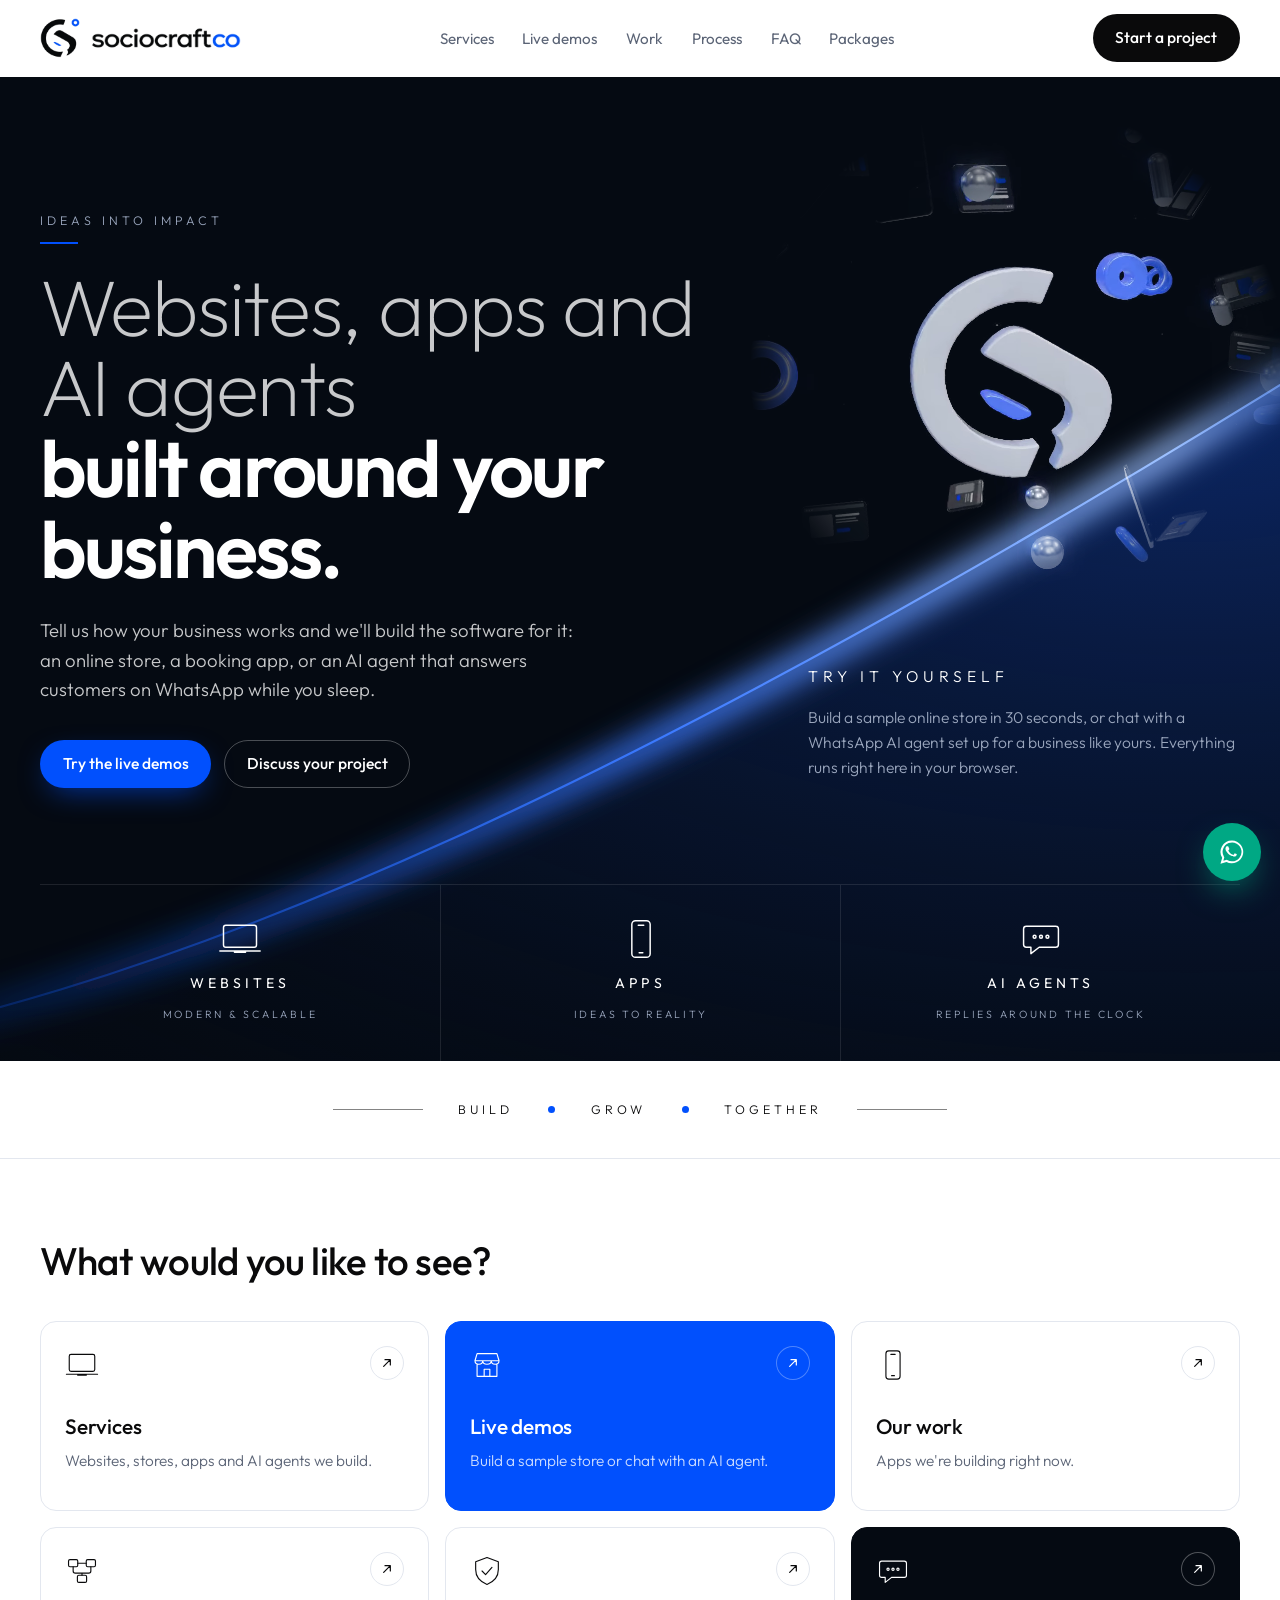
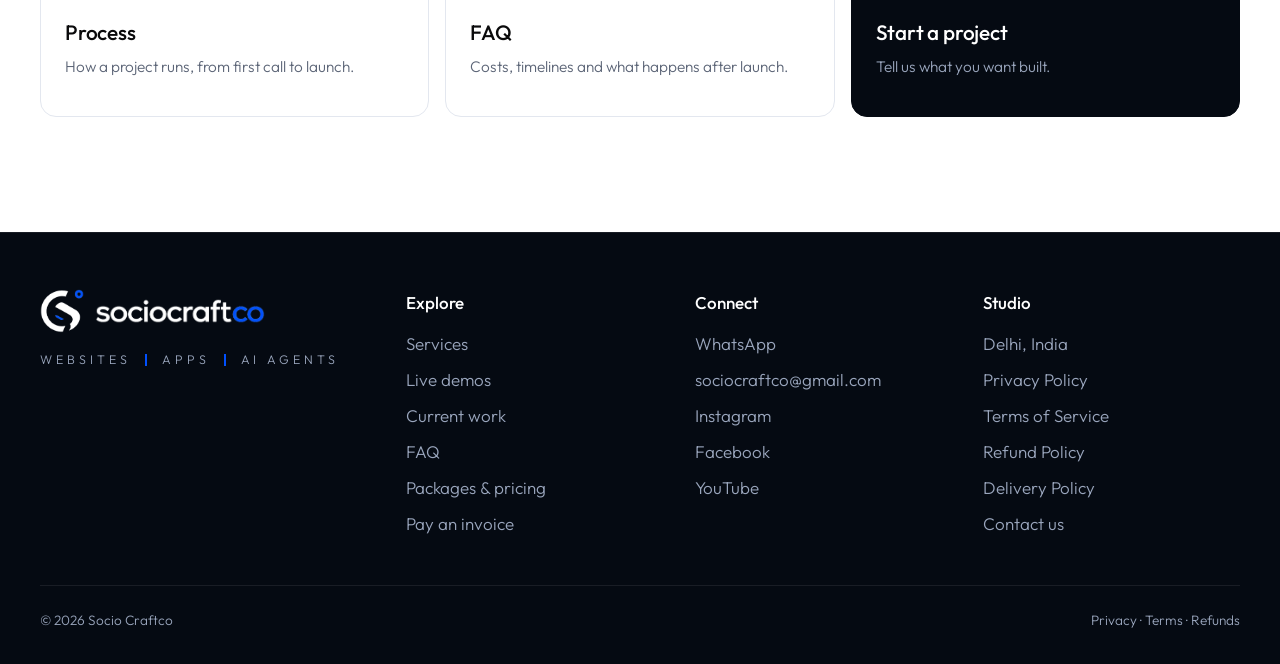
==== commit f176bff8: "Add The Quiet Mechanism channel to Current work and YouTube to footer Co-Authored-By: Claude Opus 5." ====
--- a/index.html
+++ b/index.html
@@ -52,7 +52,8 @@
     "areaServed": "IN",
     "sameAs": [
       "https://www.instagram.com/sociocraftco.in/",
-      "https://www.facebook.com/profile.php?id=61589318203119"
+      "https://www.facebook.com/profile.php?id=61589318203119",
+      "https://www.youtube.com/@SocioCraftco"
     ],
     "hasOfferCatalog": {
       "@type": "OfferCatalog",
@@ -699,6 +700,28 @@
               <figure class="shot bare"><img src="work/focusly-plan.webp" width="520" height="1138" loading="lazy" decoding="async" alt="Focusly plan screen with Google Calendar connection and colour-coded study blocks"></figure>
             </div>
           </article>
+          <article class="project ">
+            <div>
+              <p class="status" style="--c:#D94D37">Live</p>
+              <h3>The Quiet Mechanism</h3>
+              <p class="type">Visual explainer channel on YouTube and Instagram</p>
+              <p class="copy">The forces behind the familiar. Our own media brand: short visual explainers that uncover the hidden systems, incentives and forces shaping everyday life, from money and business to science, history and human behaviour.</p>
+              <ul class="ticks-list">
+                <li>Five pillars: money and business, economy and policy, science and technology, history and society, psychology and behaviour</li>
+                <li>Collage, print and data-led visuals with clear, story-driven scripts</li>
+                <li>Written, designed, voiced and animated in-house</li>
+              </ul>
+              <ul class="stack" aria-label="Channels"><li>YouTube</li><li>Instagram</li><li>Motion design</li><li>Explainers</li></ul>
+              <div class="work-links">
+                <a class="btn btn-outline" href="https://www.youtube.com/@SocioCraftco" target="_blank" rel="noopener">Watch on YouTube</a>
+                <a class="btn btn-outline" href="https://www.instagram.com/thequiet.mechanism/" target="_blank" rel="noopener">Follow on Instagram</a>
+              </div>
+            </div>
+            <div class="project-media stacked">
+              <img src="work/quiet-mechanism-title.webp" width="890" height="295" loading="lazy" decoding="async" alt="The Quiet Mechanism logo, a dial with a red needle, with the line The forces behind the familiar">
+              <img src="work/quiet-mechanism-banner.webp" width="1239" height="187" loading="lazy" decoding="async" alt="The Quiet Mechanism YouTube banner: New explainers every week">
+            </div>
+          </article>
         </div>
       </div>
     </section>
@@ -855,6 +878,7 @@
           <a href="mailto:sociocraftco@gmail.com">sociocraftco@gmail.com</a>
           <a href="https://www.instagram.com/sociocraftco.in/" target="_blank" rel="noopener">Instagram</a>
           <a href="https://www.facebook.com/profile.php?id=61589318203119" target="_blank" rel="noopener">Facebook</a>
+          <a href="https://www.youtube.com/@SocioCraftco" target="_blank" rel="noopener">YouTube</a>
         </div>
         <div class="footer-col">
           <strong>Studio</strong>
--- a/site.css
+++ b/site.css
@@ -1805,6 +1805,9 @@
 
 .project-media.light { background: var(--mist); }
 .work-film { margin-top: 1.6rem; }
+.work-links { display: flex; flex-wrap: wrap; gap: .7rem; margin-top: 1.6rem; }
+.project-media.stacked { flex-direction: column; justify-content: center; padding-bottom: clamp(1.5rem, 4vw, 3rem); }
+.project-media.stacked img { width: 100%; height: auto; border-radius: 12px; box-shadow: 0 24px 50px -24px rgba(0, 0, 0, .6); }
 
 .shot {
   width: min(44%, 230px);
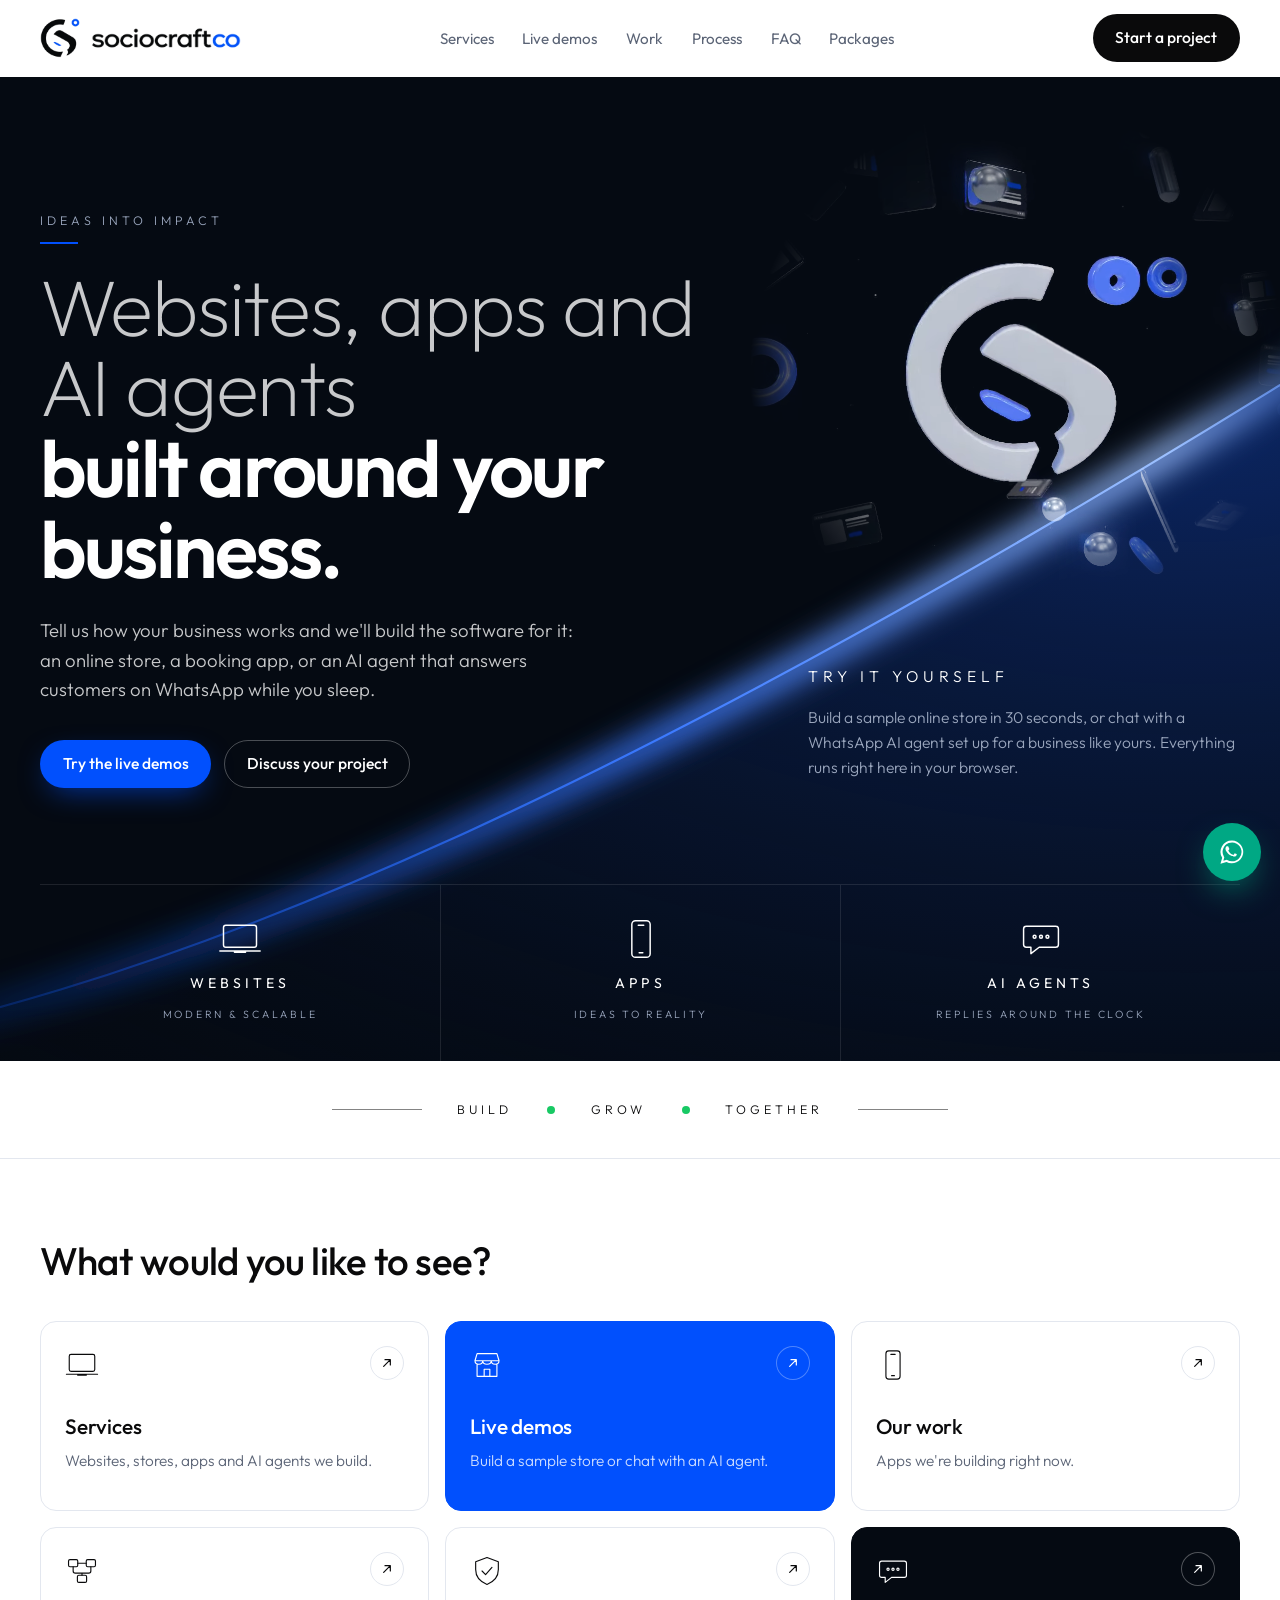
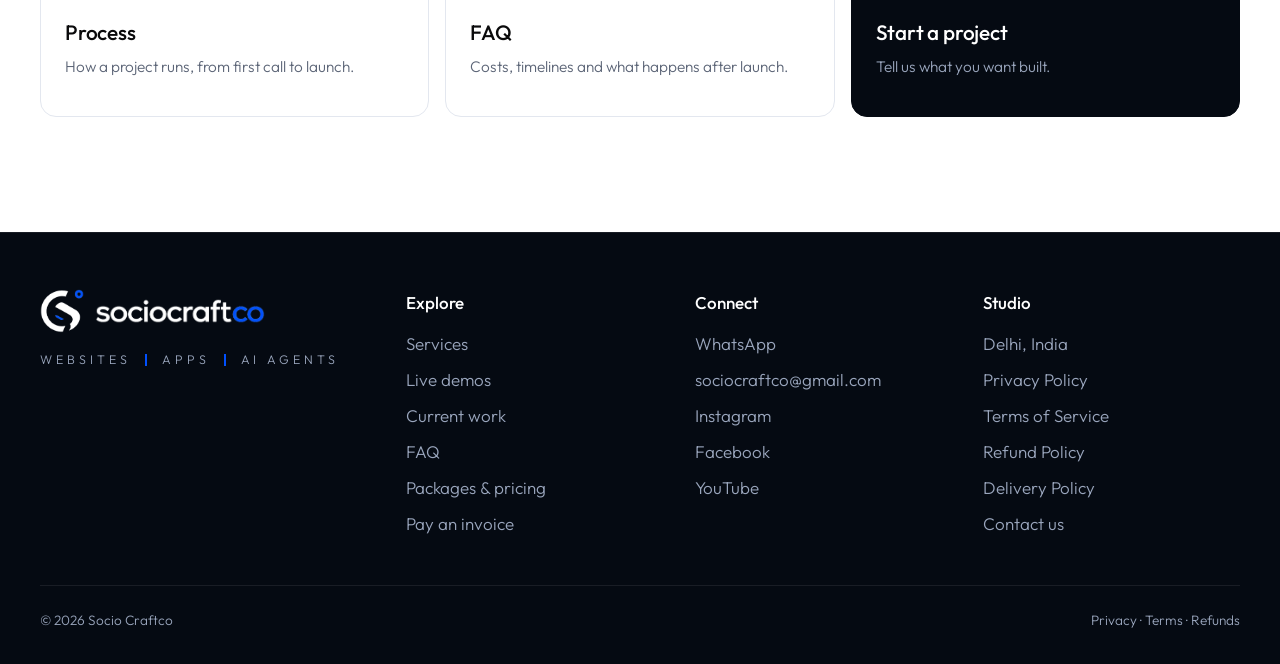
==== commit 469423a8: "Make Process an interactive walkthrough with a scene per step Co-Authored-By: Claude Opus 5.5 <norep" ====
--- a/index.html
+++ b/index.html
@@ -738,12 +738,96 @@
           </div>
           <p>You always know what's being built, when it ships and what it costs, with everything agreed in writing before work starts.</p>
         </div>
-        <ol class="steps ">
-          <li class="step"><span class="n">01</span><h3>Discovery call</h3><p>We learn your business, your customers and the problem the software has to solve.</p></li>
-          <li class="step"><span class="n">02</span><h3>Scope &amp; quote</h3><p>A written scope with features, timeline and price, agreed before any work starts.</p></li>
-          <li class="step"><span class="n">03</span><h3>Design &amp; build</h3><p>Regular demos on a live preview link, so you see progress and give feedback early.</p></li>
-          <li class="step"><span class="n">04</span><h3>Launch &amp; support</h3><p>We deploy, hand over, and stay on for fixes, updates and new features.</p></li>
-        </ol>
+        <div class="proc">
+          <div class="proc-tabs" role="tablist" aria-label="Process steps">
+            <button class="proc-tab" type="button" role="tab" id="proc-tab-1" aria-controls="proc-1" aria-selected="true"><span class="n">01</span><span class="t">Discovery call</span><i class="proc-bar"></i></button>
+            <button class="proc-tab" type="button" role="tab" id="proc-tab-2" aria-controls="proc-2" aria-selected="false"><span class="n">02</span><span class="t">Scope &amp; quote</span><i class="proc-bar"></i></button>
+            <button class="proc-tab" type="button" role="tab" id="proc-tab-3" aria-controls="proc-3" aria-selected="false"><span class="n">03</span><span class="t">Design &amp; build</span><i class="proc-bar"></i></button>
+            <button class="proc-tab" type="button" role="tab" id="proc-tab-4" aria-controls="proc-4" aria-selected="false"><span class="n">04</span><span class="t">Launch &amp; support</span><i class="proc-bar"></i></button>
+          </div>
+          <div class="proc-stage">
+            <div class="proc-panel" role="tabpanel" id="proc-1" aria-labelledby="proc-tab-1">
+              <div class="scene sc-call" aria-hidden="true">
+                <p class="sc-head"><i class="rec"></i>Discovery call</p>
+                <div class="call">
+                  <div class="call-who"><span class="av">You</span><i class="wave"><b></b><b></b><b></b><b></b><b></b><b></b><b></b></i></div>
+                  <div class="call-who us"><span class="av">SC</span><i class="wave"><b></b><b></b><b></b><b></b><b></b><b></b><b></b></i></div>
+                </div>
+                <div class="notes">
+                  <p class="sc-label">Our notes</p>
+                  <p class="note" style="--d:.9s">Who your customers are</p>
+                  <p class="note" style="--d:2s">The problem to solve</p>
+                  <p class="note" style="--d:3.1s">What success looks like</p>
+                </div>
+              </div>
+              <div class="proc-copy">
+                <p>We learn your business, your customers and the problem the software has to solve.</p>
+                <p class="step-out"><span>You get</span>A clear brief of what to build</p>
+              </div>
+            </div>
+            <div class="proc-panel" role="tabpanel" id="proc-2" aria-labelledby="proc-tab-2">
+              <div class="scene sc-doc" aria-hidden="true">
+                <div class="doc">
+                  <p class="doc-title">Project scope</p>
+                  <div class="doc-row" style="--d:.3s"><span>Features</span><i class="lines"><b></b><b></b><b></b></i></div>
+                  <div class="doc-row" style="--d:1s"><span>Timeline</span><i class="gantt"><b></b><b></b><b></b></i></div>
+                  <div class="doc-row" style="--d:1.7s"><span>Price</span><em>Fixed</em></div>
+                  <div class="doc-sign">
+                    <div><svg viewBox="0 0 120 34"><path d="M4 24c10-16 16 6 24-4s10-14 16-2 8 12 18 2 12-10 18 0 14 6 34-6"/></svg><span>You</span></div>
+                    <div class="late"><svg viewBox="0 0 120 34"><path d="M4 24c10-16 16 6 24-4s10-14 16-2 8 12 18 2 12-10 18 0 14 6 34-6"/></svg><span>Socio Craftco</span></div>
+                  </div>
+                  <span class="stamp">Agreed in writing</span>
+                </div>
+              </div>
+              <div class="proc-copy">
+                <p>A written scope with features, timeline and price, agreed before any work starts.</p>
+                <p class="step-out"><span>You get</span>A fixed price, in writing</p>
+              </div>
+            </div>
+            <div class="proc-panel" role="tabpanel" id="proc-3" aria-labelledby="proc-tab-3">
+              <div class="scene sc-build" aria-hidden="true">
+                <div class="win">
+                  <p class="win-bar"><span>Live preview link</span><em>Demo</em></p>
+                  <div class="win-body">
+                    <i class="blk b-nav"></i>
+                    <div class="b-hero"><i></i><i></i><i class="b-btn"></i></div>
+                    <div class="b-cards"><i></i><i></i><i></i></div>
+                  </div>
+                </div>
+                <p class="cmt" style="--d:2.6s">Can the button be bigger?</p>
+                <p class="cmt us" style="--d:4.1s">Done. Refresh the link.</p>
+              </div>
+              <div class="proc-copy">
+                <p>Regular demos on a live preview link, so you see progress and give feedback early.</p>
+                <p class="step-out"><span>You get</span>A live link you can try anytime</p>
+              </div>
+            </div>
+            <div class="proc-panel" role="tabpanel" id="proc-4" aria-labelledby="proc-tab-4">
+              <div class="scene sc-live" aria-hidden="true">
+                <div class="win">
+                  <p class="win-bar"><span><i class="dot"></i>yourbusiness.in</span><em class="ok">Live</em></p>
+                  <div class="deploy"><span>Deploy</span><i><b></b></i></div>
+                  <div class="chart">
+                    <p class="sc-label">Visitors</p>
+                    <svg viewBox="0 0 300 90" preserveAspectRatio="none"><path d="M0 80 L40 72 L80 74 L120 58 L160 60 L200 40 L240 34 L300 12"/></svg>
+                  </div>
+                </div>
+                <p class="toast" style="--d:3.2s"><b>Update shipped</b>New feature added</p>
+              </div>
+              <div class="proc-copy">
+                <p>We deploy, hand over, and stay on for fixes, updates and new features.</p>
+                <p class="step-out"><span>You get</span>Your product live, with support</p>
+              </div>
+            </div>
+          </div>
+        </div>
+        <div class="process-cta">
+          <p>Every project starts with step <b>01</b>. A rough idea is enough.</p>
+          <div class="process-actions">
+            <a class="btn btn-blue js-wa" href="https://wa.me/919119687579" data-message="Hi Socio Craftco, I'd like to book a discovery call.">Book a discovery call</a>
+            <a class="btn btn-outline" href="packages.html">See packages</a>
+          </div>
+        </div>
       </div>
     </section>
     <nav class="view-next" data-view="process" aria-label="Next">
--- a/site.css
+++ b/site.css
@@ -1827,60 +1827,252 @@
 .project-media:hover .shot:nth-child(2) { transform: translateY(22px) rotate(1.5deg); }
 
 
-/* Process */
-
-.steps {
+/* Process: step tabs + a small scene that acts out each step. Scene animations replay whenever a panel is shown. */
+
+.proc {
+  display: grid;
+  grid-template-columns: minmax(0, .8fr) minmax(0, 1.6fr);
+  gap: clamp(1.5rem, 4vw, 3.5rem);
+  align-items: start;
+}
+
+.proc-tabs { display: grid; border-top: 1px solid rgba(255, 255, 255, .12); }
+.proc-tab {
   position: relative;
-  display: grid;
-  grid-template-columns: repeat(4, minmax(0, 1fr));
-  gap: 2rem;
-  margin: 0;
-  padding: 0;
-  list-style: none;
-}
-
-.steps::before {
-  content: "";
+  display: flex;
+  align-items: baseline;
+  gap: 1.1rem;
+  width: 100%;
+  padding: 1.4rem 0;
+  border: 0;
+  border-bottom: 1px solid rgba(255, 255, 255, .12);
+  background: none;
+  color: var(--muted-dark);
+  font: inherit;
+  text-align: left;
+  cursor: pointer;
+  transition: color .3s var(--ease);
+}
+.proc-tab .n {
+  font-weight: 200;
+  font-size: clamp(2rem, 3.4vw, 2.8rem);
+  line-height: 1;
+  letter-spacing: -.04em;
+  color: transparent;
+  -webkit-text-stroke: 1px rgba(255, 255, 255, .3);
+  transition: color .3s var(--ease), -webkit-text-stroke-color .3s var(--ease);
+}
+.proc-tab .t { font-size: 1.15rem; font-weight: 500; }
+.proc-tab:hover, .proc-tab[aria-selected="true"] { color: var(--white); }
+.proc-tab[aria-selected="true"] .n { color: var(--blue-on-dark); -webkit-text-stroke-color: transparent; }
+.proc-bar {
   position: absolute;
-  top: 7px;
   left: 0;
-  right: 0;
+  bottom: -1px;
+  width: 100%;
   height: 1px;
-  background: linear-gradient(90deg, var(--blue-on-dark), rgba(91, 140, 255, .1));
-}
-
-.step { position: relative; padding-top: 2.2rem; }
-
-.step::before {
-  content: "";
+  background: var(--blue-on-dark);
+  transform: scaleX(0);
+  transform-origin: left;
+}
+.proc-tab[aria-selected="true"] .proc-bar { transform: scaleX(1); }
+.proc.autoplay .proc-tab[aria-selected="true"] .proc-bar { animation: proc-bar 7s linear both; }
+.proc.autoplay:hover .proc-bar { animation-play-state: paused; }
+
+.proc-panel[hidden] { display: none; }
+.proc-copy {
+  display: grid;
+  grid-template-columns: minmax(0, 1.3fr) minmax(0, 1fr);
+  gap: 1rem 2.5rem;
+  margin-top: 1.6rem;
+  animation: proc-in .6s var(--ease) both;
+}
+.proc-copy p { margin: 0; color: var(--muted-dark); font-weight: 300; }
+.proc-copy .step-out { color: var(--white); font-weight: 400; padding-left: 1.4rem; border-left: 1px solid rgba(255, 255, 255, .12); }
+.step-out span {
+  display: block;
+  margin-bottom: .3rem;
+  color: var(--blue-on-dark);
+  font-size: .7rem;
+  letter-spacing: .28em;
+  text-transform: uppercase;
+}
+
+/* Scene shell */
+.scene {
+  position: relative;
+  min-height: 360px;
+  padding: clamp(1.2rem, 3vw, 2rem);
+  border: 1px solid rgba(255, 255, 255, .08);
+  border-radius: var(--radius-l);
+  background: radial-gradient(80% 90% at 85% 0%, #14295A 0%, var(--navy-1) 55%);
+  overflow: hidden;
+}
+.scene * { margin: 0; }
+.scene [style*="--d"], .note, .cmt, .toast, .doc-row { animation: proc-in .6s var(--ease) both; animation-delay: var(--d, 0s); }
+.sc-label { color: var(--muted-dark); font-size: .7rem; letter-spacing: .26em; text-transform: uppercase; }
+.sc-head { display: flex; align-items: center; gap: .6rem; font-size: .9rem; color: var(--muted-dark); }
+.rec { width: 8px; height: 8px; border-radius: 50%; background: #18C964; animation: proc-blink 1.4s ease-in-out infinite; }
+
+/* 01 call */
+.call { display: grid; grid-template-columns: 1fr 1fr; gap: 1rem; margin-top: 1.2rem; }
+.call-who {
+  display: flex;
+  flex-direction: column;
+  align-items: center;
+  gap: 1rem;
+  padding: 1.4rem 1rem 1.2rem;
+  border-radius: 18px;
+  background: rgba(255, 255, 255, .05);
+}
+.av {
+  display: grid;
+  place-items: center;
+  width: 56px;
+  height: 56px;
+  border-radius: 50%;
+  background: rgba(255, 255, 255, .1);
+  color: var(--white);
+  font-weight: 500;
+}
+.call-who.us .av { background: var(--blue); }
+.wave { display: flex; align-items: center; gap: 4px; height: 24px; }
+.wave b { width: 3px; height: 100%; border-radius: 2px; background: var(--blue-on-dark); transform: scaleY(.2); animation: proc-wave 1.2s ease-in-out infinite; }
+.wave b:nth-child(2n) { animation-delay: -.3s; }
+.wave b:nth-child(3n) { animation-delay: -.7s; }
+.call-who.us .wave b { animation-delay: -.5s; animation-duration: 1.6s; }
+.notes { display: grid; gap: .6rem; margin-top: 1.4rem; }
+.note { position: relative; padding-left: 1.6rem; color: var(--white); font-size: .98rem; }
+.note::before { content: "\2713"; position: absolute; left: 0; color: var(--blue-on-dark); }
+
+/* 02 scope */
+.doc {
+  position: relative;
+  max-width: 440px;
+  margin: 0 auto;
+  padding: 1.5rem 1.6rem;
+  border-radius: 14px;
+  background: var(--white);
+  color: var(--black);
+  box-shadow: 0 30px 60px -30px rgba(0, 0, 0, .7);
+  animation: proc-in .6s var(--ease) both;
+}
+.doc-title { font-weight: 600; font-size: 1.1rem; padding-bottom: .8rem; border-bottom: 1px solid var(--line); }
+.doc-row { display: grid; grid-template-columns: 82px 1fr; align-items: center; gap: 1rem; padding: .85rem 0; border-bottom: 1px solid var(--line); font-size: .9rem; color: var(--muted); }
+.lines { display: grid; gap: 6px; }
+.lines b, .gantt b { display: block; height: 6px; border-radius: 3px; background: #DCE4F5; transform-origin: left; animation: proc-grow .7s var(--ease) both; animation-delay: calc(var(--d) + .2s); }
+.lines b:nth-child(2) { width: 80%; animation-delay: calc(var(--d) + .35s); }
+.lines b:nth-child(3) { width: 60%; animation-delay: calc(var(--d) + .5s); }
+.gantt { position: relative; height: 22px; }
+.gantt b { position: absolute; height: 8px; background: var(--blue); }
+.gantt b:nth-child(1) { left: 0; top: 0; width: 34%; }
+.gantt b:nth-child(2) { left: 30%; top: 7px; width: 42%; opacity: .7; animation-delay: calc(var(--d) + .35s); }
+.gantt b:nth-child(3) { left: 68%; top: 14px; width: 32%; opacity: .45; animation-delay: calc(var(--d) + .5s); }
+.doc-row em { justify-self: start; padding: .25rem .7rem; border-radius: 999px; background: #EAF0FF; color: var(--blue); font-style: normal; font-weight: 500; }
+.doc-sign { display: grid; grid-template-columns: 1fr 1fr; gap: 1.5rem; margin-top: 1.2rem; }
+.doc-sign svg { display: block; width: 100%; height: 34px; fill: none; stroke: var(--black); stroke-width: 1.6; stroke-linecap: round; border-bottom: 1px solid var(--black); }
+.doc-sign path { stroke-dasharray: 220; stroke-dashoffset: 220; animation: proc-draw 1s ease-out 2.4s forwards; }
+.doc-sign .late path { animation-delay: 3.3s; }
+.doc-sign span { display: block; padding-top: .3rem; font-size: .75rem; color: var(--muted); }
+.stamp {
   position: absolute;
-  top: 0;
-  left: 0;
-  width: 15px;
-  height: 15px;
-  border-radius: 50%;
+  right: 1.2rem;
+  top: 1.2rem;
+  padding: .35rem .7rem;
+  border: 1.5px solid #18A957;
+  border-radius: 8px;
+  color: #18A957;
+  font-size: .72rem;
+  font-weight: 600;
+  letter-spacing: .12em;
+  text-transform: uppercase;
+  transform: rotate(-6deg);
+  animation: proc-stamp .45s var(--ease) 4.4s both;
+}
+
+/* Browser window shared by 03 and 04 */
+.win { border-radius: 14px; background: var(--white); color: var(--black); overflow: hidden; box-shadow: 0 30px 60px -30px rgba(0, 0, 0, .7); animation: proc-in .6s var(--ease) both; }
+.win-bar { display: flex; align-items: center; justify-content: space-between; gap: 1rem; padding: .7rem 1rem; background: #F1F4F9; font-size: .82rem; color: var(--muted); }
+.win-bar span { display: flex; align-items: center; gap: .5rem; }
+.win-bar em { padding: .15rem .6rem; border-radius: 999px; background: #EAF0FF; color: var(--blue); font-style: normal; font-weight: 500; }
+.win-bar em.ok { background: #E3F7EB; color: #138A47; animation: proc-pop .4s var(--ease) 2.2s both; }
+
+/* 03 build */
+.win-body { display: grid; gap: .9rem; padding: 1.1rem; min-height: 230px; }
+.win-body i { display: block; border-radius: 6px; }
+.b-nav { height: 14px; width: 100%; background: #E6EBF3; animation: proc-in .5s var(--ease) .3s both; }
+.b-hero { display: grid; gap: .5rem; padding: 1rem; border-radius: 10px; background: #EEF3FF; animation: proc-in .5s var(--ease) .8s both; }
+.b-hero i:nth-child(1) { height: 14px; width: 70%; background: var(--black); }
+.b-hero i:nth-child(2) { height: 8px; width: 50%; background: #B9C3D6; }
+.b-btn { height: 22px; width: 84px; margin-top: .3rem; border-radius: 999px !important; background: var(--blue); transform-origin: left; animation: proc-btn .5s var(--ease) 3.4s both; }
+.b-cards { display: grid; grid-template-columns: repeat(3, 1fr); gap: .6rem; }
+.b-cards i { height: 56px; background: #F1F4F9; animation: proc-in .5s var(--ease) both; }
+.b-cards i:nth-child(1) { animation-delay: 1.3s; }
+.b-cards i:nth-child(2) { animation-delay: 1.5s; }
+.b-cards i:nth-child(3) { animation-delay: 1.7s; }
+.cmt {
+  position: absolute;
+  right: clamp(1rem, 3vw, 2rem);
+  bottom: 4.6rem;
+  max-width: 220px;
+  padding: .65rem .9rem;
+  border-radius: 14px 14px 4px 14px;
+  background: var(--white);
+  color: var(--black);
+  font-size: .86rem;
+  box-shadow: 0 16px 30px -12px rgba(0, 0, 0, .6);
+}
+.cmt.us { bottom: 1.4rem; border-radius: 14px 14px 14px 4px; background: var(--blue); color: var(--white); }
+
+/* 04 launch */
+.dot { width: 8px; height: 8px; border-radius: 50%; background: #B9C3D6; animation: proc-live .3s linear 2.2s both; }
+.deploy { display: grid; grid-template-columns: auto 1fr; align-items: center; gap: 1rem; padding: 1rem 1.1rem 0; font-size: .82rem; color: var(--muted); }
+.deploy i { display: block; height: 6px; border-radius: 3px; background: #E6EBF3; overflow: hidden; }
+.deploy b { display: block; height: 100%; background: #18C964; transform-origin: left; animation: proc-grow 1.8s var(--ease) .4s both; }
+.chart { padding: 1rem 1.1rem 1.1rem; }
+.chart .sc-label { color: var(--muted); }
+.chart svg { display: block; width: 100%; height: 120px; margin-top: .6rem; fill: none; stroke: var(--blue); stroke-width: 2.5; stroke-linejoin: round; }
+.chart path { stroke-dasharray: 420; stroke-dashoffset: 420; animation: proc-draw 1.6s ease-out 2.4s forwards; }
+.toast {
+  position: absolute;
+  right: clamp(1rem, 3vw, 2rem);
+  bottom: 1.4rem;
+  display: grid;
+  gap: .15rem;
+  padding: .75rem 1rem;
+  border-radius: 12px;
   background: var(--navy-0);
-  border: 2px solid var(--blue-on-dark);
-}
-
-.step .n {
-  font-weight: 200;
-  font-size: 2.6rem;
-  line-height: 1;
-  color: var(--blue-on-dark);
-}
-
-.step h3 {
-  margin: .8rem 0 .5rem;
-  font-weight: 500;
-  font-size: 1.2rem;
-}
-
-.step p {
+  border: 1px solid rgba(255, 255, 255, .12);
   color: var(--muted-dark);
-  font-weight: 300;
-  font-size: .96rem;
-}
+  font-size: .82rem;
+}
+.toast b { color: var(--white); font-weight: 500; }
+.toast b::before { content: ""; display: inline-block; width: 7px; height: 7px; margin-right: .5rem; border-radius: 50%; background: #18C964; vertical-align: middle; }
+
+.process-cta {
+  display: flex;
+  flex-wrap: wrap;
+  align-items: center;
+  justify-content: space-between;
+  gap: 1.5rem 2rem;
+  margin-top: clamp(3.5rem, 7vw, 5rem);
+  padding-top: 2rem;
+  border-top: 1px solid rgba(255, 255, 255, .12);
+}
+.process-cta p { margin: 0; font-size: clamp(1.15rem, 2vw, 1.45rem); font-weight: 300; }
+.process-cta b { font-weight: 600; color: var(--blue-on-dark); }
+.process-actions { display: flex; flex-wrap: wrap; gap: .8rem; }
+
+@keyframes proc-in { from { opacity: 0; transform: translateY(14px); } to { opacity: 1; transform: none; } }
+@keyframes proc-bar { from { transform: scaleX(0); } to { transform: scaleX(1); } }
+@keyframes proc-grow { from { transform: scaleX(0); } to { transform: scaleX(1); } }
+@keyframes proc-draw { to { stroke-dashoffset: 0; } }
+@keyframes proc-wave { 0%, 100% { transform: scaleY(.2); } 50% { transform: scaleY(1); } }
+@keyframes proc-blink { 50% { opacity: .3; } }
+@keyframes proc-stamp { from { opacity: 0; transform: rotate(-6deg) scale(1.6); } to { opacity: 1; transform: rotate(-6deg) scale(1); } }
+@keyframes proc-pop { from { opacity: 0; transform: scale(.6); } to { opacity: 1; transform: none; } }
+@keyframes proc-btn { to { transform: scale(1.35); } }
+@keyframes proc-live { to { background: #18C964; } }
 
 /* FAQ */
 
@@ -2208,8 +2400,9 @@
   .demo-panel,
   .wa-stage { grid-template-columns: 1fr; }
   .controls { position: static; }
-  .steps { grid-template-columns: repeat(2, minmax(0, 1fr)); row-gap: 3rem; }
-  .steps::before { display: none; }
+  .proc { grid-template-columns: 1fr; }
+  .proc-tabs { grid-template-columns: repeat(4, minmax(0, 1fr)); column-gap: .9rem; border-top: 0; }
+  .proc-tab { flex-direction: column; gap: .5rem; padding: 0 0 1rem; }
   .footer-top { grid-template-columns: 1fr 1fr; }
 }
 
@@ -2263,7 +2456,12 @@
   .pillar { grid-template-columns: 40px 1fr; justify-items: start; text-align: left; column-gap: 1rem; padding: 1.2rem .4rem; }
   .pillar svg { width: 34px; height: 34px; grid-row: span 2; }
   .services { grid-template-columns: 1fr; }
-  .steps { grid-template-columns: 1fr; }
+  .proc-tab .t { font-size: .85rem; }
+  .proc-copy { grid-template-columns: 1fr; }
+  .proc-copy .step-out { padding: 1rem 0 0; border-left: 0; border-top: 1px solid rgba(255, 255, 255, .12); }
+  .scene { min-height: 330px; }
+  .call-who { padding: 1rem .6rem; }
+  .process-actions, .process-actions .btn { width: 100%; }
   .form-row { grid-template-columns: 1fr; }
   .footer-top { grid-template-columns: 1fr; }
   .demo-tabs { display: flex; }
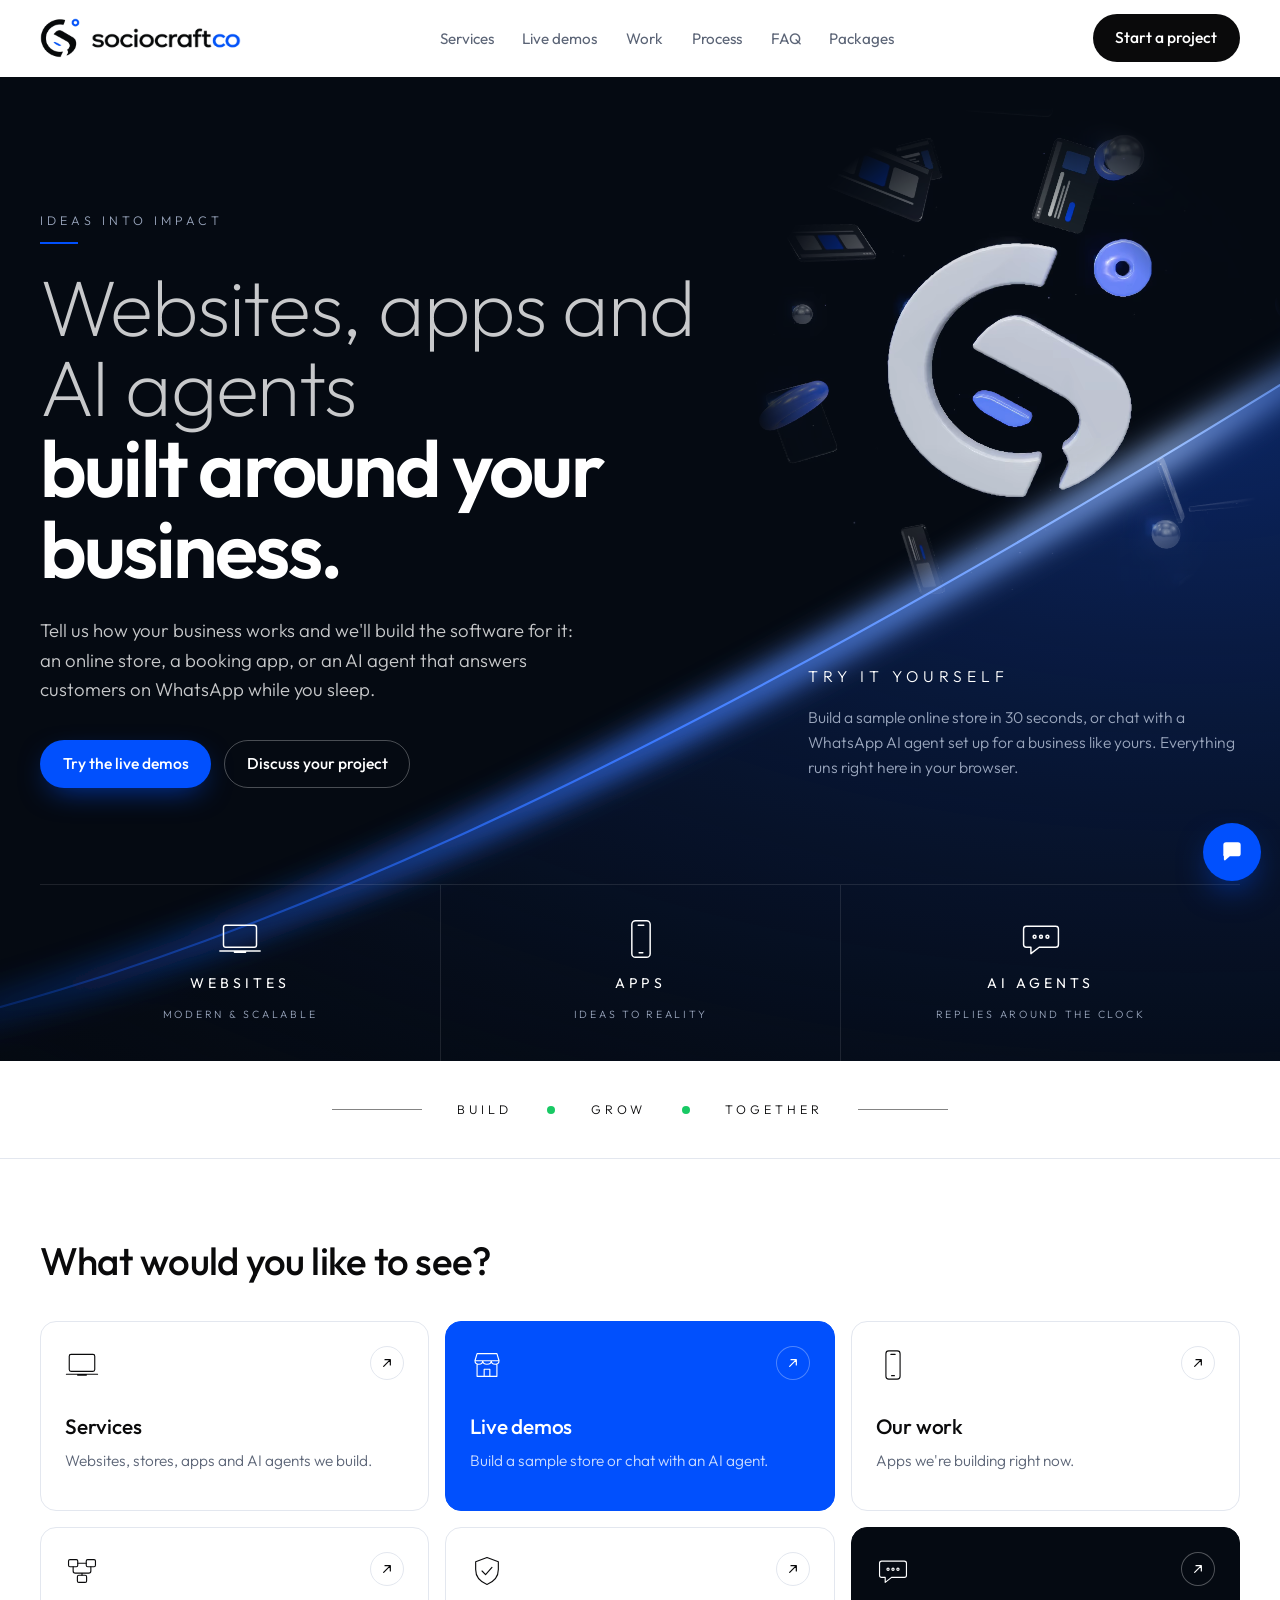
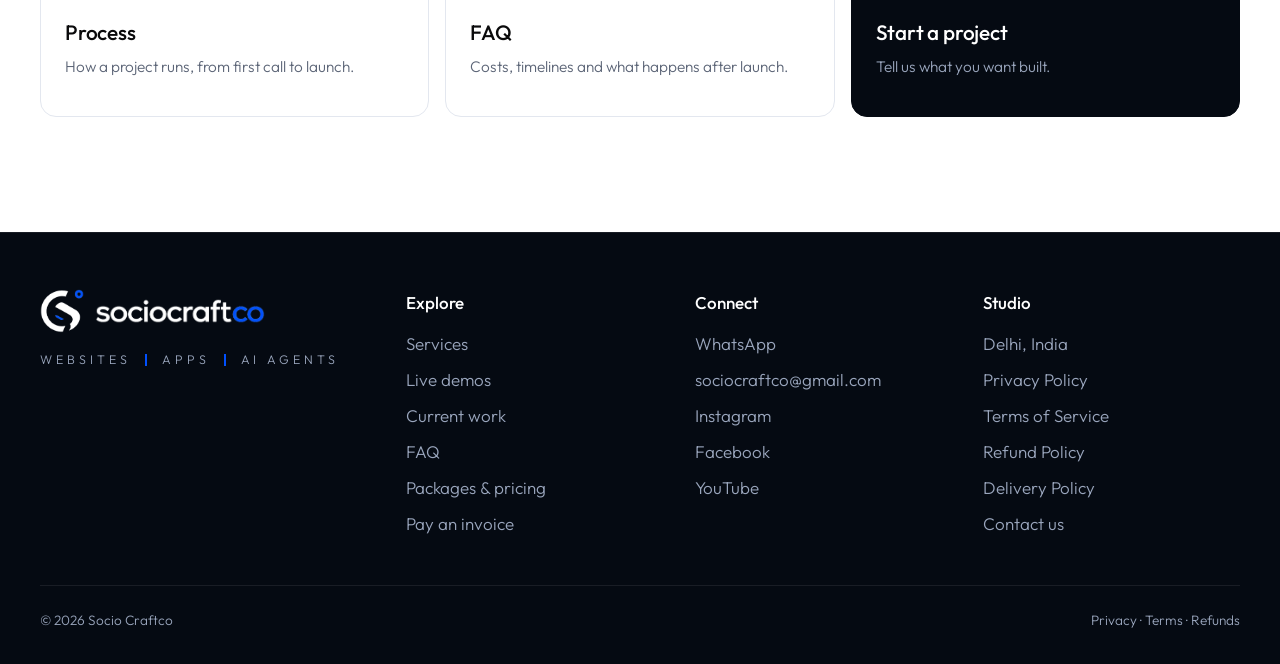
==== commit eef5e661: "Add scripted chat assistant (English, Hindi, Hinglish) on every page Replaces the WhatsApp corner bu" ====
--- a/index.html
+++ b/index.html
@@ -33,6 +33,7 @@
   <link rel="preload" href="fonts/outfit-latin.woff2" as="font" type="font/woff2" crossorigin>
   <link rel="stylesheet" href="preview.css">
   <link rel="stylesheet" href="site.css">
+  <link rel="stylesheet" href="chat.css">
 
   <script>document.documentElement.classList.add("js");</script>
 
@@ -981,12 +982,9 @@
     </div>
   </footer>
 
-  <a class="wa-float js-wa" href="https://wa.me/919119687579" aria-label="Chat with Socio Craftco on WhatsApp" data-message="Hi Socio Craftco, I'd like to discuss a project.">
-    <svg width="28" height="28" aria-hidden="true"><use href="#i-wa"/></svg>
-  </a>
-
   <script src="app.js" defer></script>
   <script src="preview.js" defer></script>
+  <script src="chat.js" defer></script>
   <script src="/_vercel/insights/script.js" defer></script>
 </body>
 </html>
--- a/site.css
+++ b/site.css
@@ -2248,23 +2248,6 @@
   font-weight: 300;
 }
 
-.wa-float {
-  position: fixed;
-  right: 1.2rem;
-  bottom: 1.2rem;
-  z-index: 40;
-  display: grid;
-  place-items: center;
-  width: 58px;
-  height: 58px;
-  border-radius: 50%;
-  background: #00A884;
-  color: #fff;
-  box-shadow: 0 14px 34px -10px rgba(0, 168, 132, .8);
-  transition: transform .3s var(--ease);
-}
-
-.wa-float:hover { transform: translateY(-3px) scale(1.04); }
 
 
 
--- a/chat.css
+++ b/chat.css
@@ -0,0 +1,80 @@
+/* Site assistant (chat.js). Self-contained so it works on every page, whichever stylesheet the page loads. */
+.scw-launch {
+  position: fixed;
+  right: 1.2rem;
+  bottom: 1.2rem;
+  z-index: 60;
+  display: grid;
+  place-items: center;
+  width: 58px;
+  height: 58px;
+  border: 0;
+  border-radius: 50%;
+  background: #0150FD;
+  color: #fff;
+  box-shadow: 0 14px 34px -10px rgba(1, 80, 253, .7);
+  cursor: pointer;
+  transition: transform .3s cubic-bezier(.22, .8, .2, 1), background .2s;
+}
+.scw-launch:hover { transform: translateY(-3px) scale(1.04); }
+.scw-launch.is-open { background: #0A0A0B; }
+.scw-launch:focus-visible, .scw-panel :focus-visible { outline: 2px solid #5B8CFF; outline-offset: 3px; }
+
+.scw-panel {
+  position: fixed;
+  right: 1.2rem;
+  bottom: 5.6rem;
+  z-index: 60;
+  display: flex;
+  flex-direction: column;
+  width: min(380px, calc(100vw - 2.4rem));
+  height: min(580px, calc(100vh - 7.5rem));
+  border: 1px solid #E3E7EF;
+  border-radius: 22px;
+  background: #fff;
+  color: #0A0A0B;
+  font-family: "Outfit", system-ui, -apple-system, "Segoe UI", sans-serif;
+  box-shadow: 0 30px 70px -20px rgba(5, 10, 18, .45);
+  overflow: hidden;
+  animation: scw-in .3s cubic-bezier(.22, .8, .2, 1);
+}
+.scw-panel[hidden] { display: none; }
+
+.scw-head { display: flex; align-items: center; gap: .8rem; padding: 1rem 1.1rem; background: #050A12; color: #fff; }
+.scw-head div { flex: 1; display: grid; line-height: 1.3; }
+.scw-head b { font-weight: 500; }
+.scw-head small { color: #9AA6BD; font-size: .8rem; font-weight: 300; }
+.scw-av { display: grid; place-items: center; width: 38px; height: 38px; border-radius: 50%; background: #0150FD; font-size: .85rem; font-weight: 500; }
+.scw-x { width: 34px; height: 34px; border: 0; border-radius: 50%; background: rgba(255, 255, 255, .08); color: #fff; font-size: 1.4rem; line-height: 1; cursor: pointer; }
+.scw-x:hover { background: rgba(255, 255, 255, .16); }
+
+.scw-log { flex: 1; display: flex; flex-direction: column; gap: .6rem; padding: 1rem; overflow-y: auto; overscroll-behavior: contain; }
+.scw-msg { max-width: 88%; padding: .65rem .85rem; border-radius: 16px; font-size: .92rem; line-height: 1.5; animation: scw-in .25s ease-out; }
+.scw-msg.bot { align-self: flex-start; background: #F4F6FA; border-bottom-left-radius: 5px; }
+.scw-msg.you { align-self: flex-end; background: #0150FD; color: #fff; border-bottom-right-radius: 5px; white-space: pre-wrap; overflow-wrap: anywhere; }
+.scw-msg ul, .scw-msg ol { margin: .4rem 0; padding-left: 1.1rem; }
+.scw-msg li { margin: .15rem 0; }
+.scw-msg a { color: #0150FD; }
+
+.scw-chips { display: flex; flex-wrap: wrap; gap: .4rem; padding: 0 1rem .7rem; }
+.scw-chips:empty { display: none; }
+.scw-chip { padding: .45rem .8rem; border: 1px solid #E3E7EF; border-radius: 999px; background: #fff; color: #0A0A0B; font: inherit; font-size: .84rem; cursor: pointer; transition: border-color .2s, color .2s; }
+.scw-chip:hover { border-color: #0150FD; color: #0150FD; }
+
+.scw-form { display: flex; gap: .5rem; padding: .7rem; border-top: 1px solid #E3E7EF; }
+.scw-input { flex: 1; min-width: 0; min-height: 44px; padding: 0 .9rem; border: 1px solid #E3E7EF; border-radius: 999px; font: inherit; font-size: 16px; color: #0A0A0B; background: #fff; }
+.scw-input:focus { outline: none; border-color: #0150FD; }
+.scw-send { display: grid; place-items: center; width: 44px; height: 44px; border: 0; border-radius: 50%; background: #0A0A0B; color: #fff; cursor: pointer; }
+.scw-wa { padding: .55rem 1rem .8rem; color: #5B6476; font-size: .8rem; text-align: center; text-decoration: none; }
+.scw-wa:hover { color: #00A884; }
+
+@keyframes scw-in { from { opacity: 0; transform: translateY(10px); } to { opacity: 1; transform: none; } }
+
+@media (max-width: 480px) {
+  .scw-panel { right: .6rem; left: .6rem; bottom: 5.2rem; width: auto; height: calc(100vh - 6.8rem); height: calc(100dvh - 6.8rem); }
+  .scw-launch { right: 1rem; bottom: 1rem; }
+}
+@media (prefers-reduced-motion: reduce) {
+  .scw-panel, .scw-msg { animation: none; }
+}
+@media print { .scw-launch, .scw-panel { display: none; } }
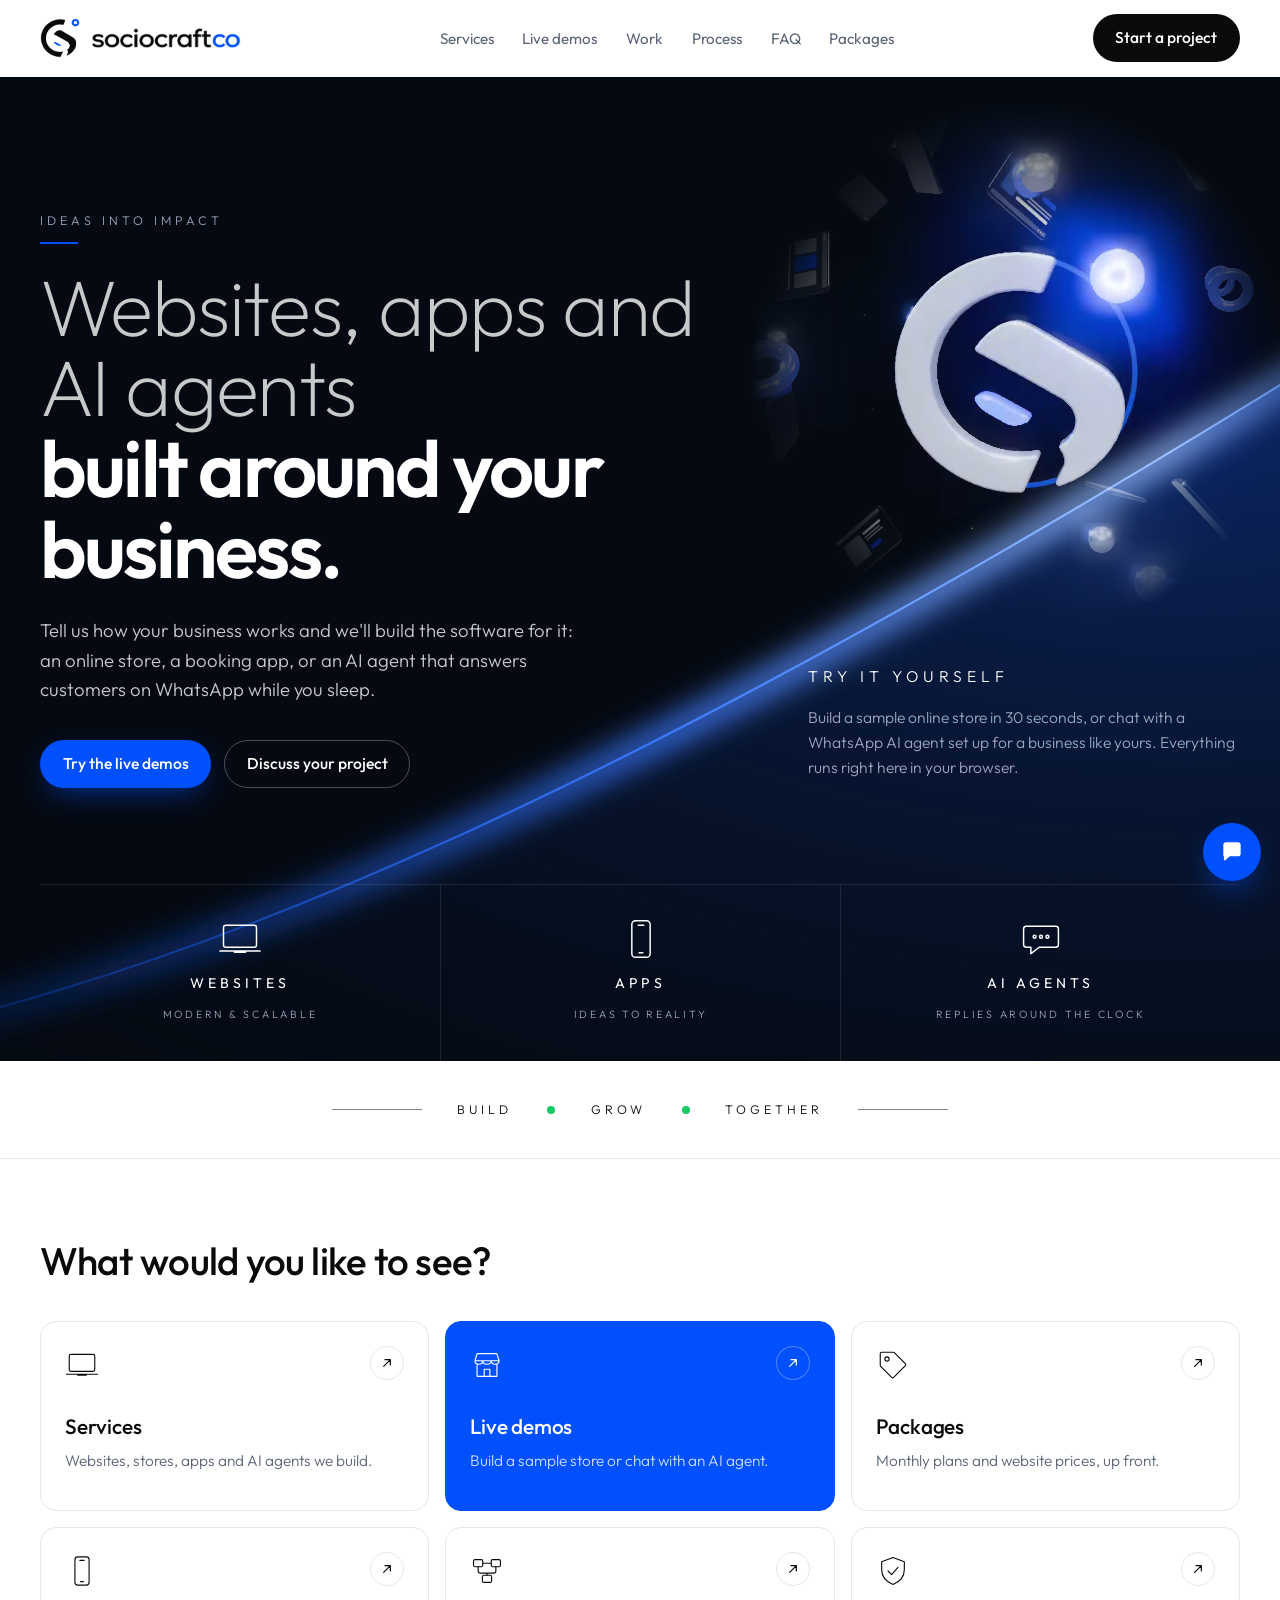
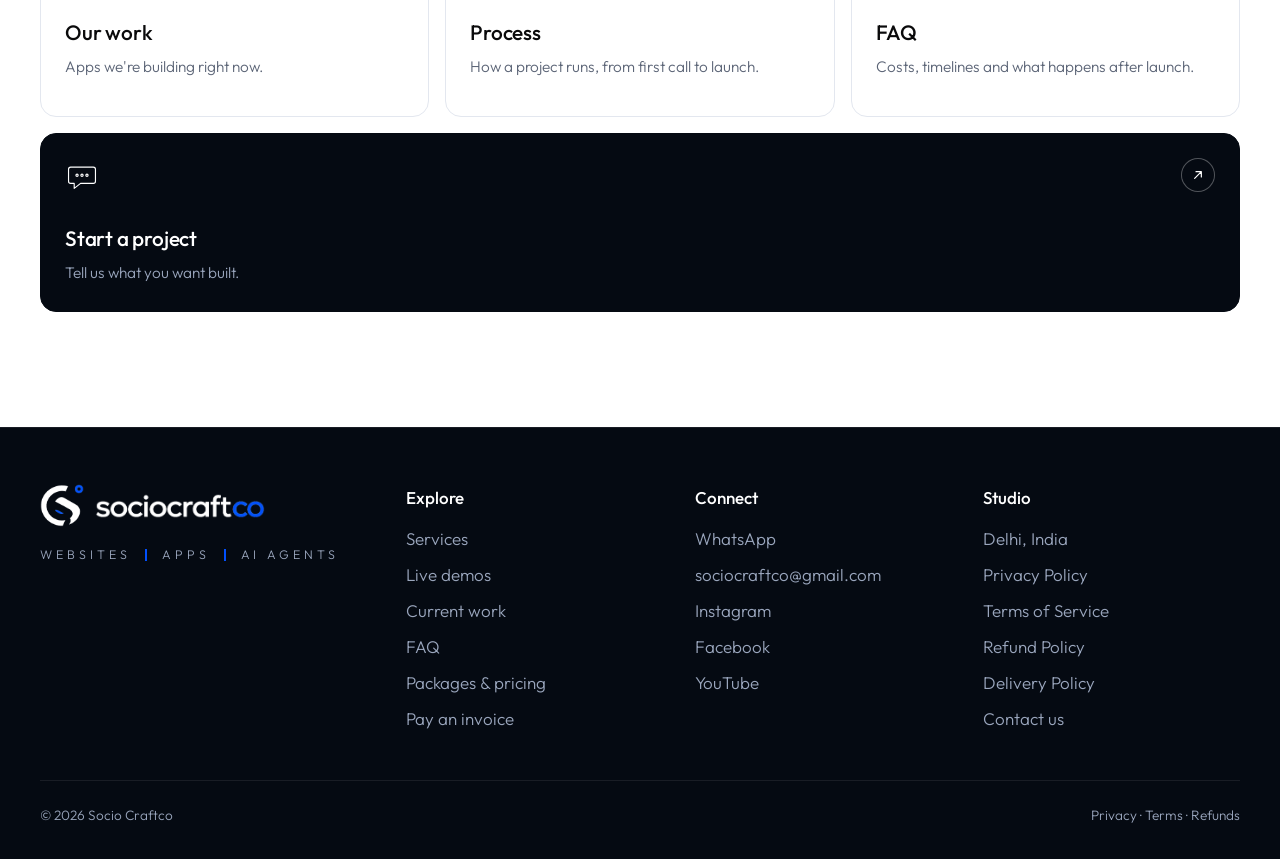
==== commit 373addd4: "Add Packages tile to the home page explore grid Co-Authored-By: Claude Opus 5.5 <noreply@anthropic.c" ====
--- a/index.html
+++ b/index.html
@@ -96,6 +96,7 @@
       <symbol id="i-store" viewBox="0 0 48 48" fill="none" stroke-width="1.6" stroke-linecap="round" stroke-linejoin="round"><path d="M7 18 10 8h28l3 10M7 18h34M7 18c0 3 2.5 5 5.5 5S18 21 18 18c0 3 2.5 5 6 5s6-2 6-5c0 3 2.5 5 5.5 5S41 21 41 18M10 23v17h28V23M20 40V30h8v10"/></symbol>
       <symbol id="i-flow" viewBox="0 0 48 48" fill="none" stroke-width="1.6" stroke-linecap="round" stroke-linejoin="round"><rect x="5" y="8" width="13" height="10" rx="2"/><rect x="30" y="8" width="13" height="10" rx="2"/><rect x="17.5" y="30" width="13" height="10" rx="2"/><path d="M18 13h12M11.5 18v6a3 3 0 0 0 3 3H24v3M36.5 18v6a3 3 0 0 1-3 3H24"/></symbol>
       <symbol id="i-care" viewBox="0 0 48 48" fill="none" stroke-width="1.6" stroke-linecap="round" stroke-linejoin="round"><path d="M24 5 8 11v11c0 10 7 17.5 16 21 9-3.5 16-11 16-21V11L24 5Z"/><path d="m17 24 5 5 9-10"/></symbol>
+      <symbol id="i-tag" viewBox="0 0 48 48" fill="none" stroke-width="1.6" stroke-linecap="round" stroke-linejoin="round"><path d="M6 24.5V8a2 2 0 0 1 2-2h16.5a2 2 0 0 1 1.4.6l15.5 15.5a2 2 0 0 1 0 2.8L24.9 41.4a2 2 0 0 1-2.8 0L6.6 25.9a2 2 0 0 1-.6-1.4Z"/><circle cx="15.5" cy="15.5" r="3"/></symbol>
       <symbol id="p-shirt" viewBox="0 0 48 48" fill="none" stroke-width="2" stroke-linecap="round" stroke-linejoin="round"><path d="M17 6c1.5 3 4 4.5 7 4.5S29.5 9 31 6l11 6-4 9-5-2v23H15V19l-5 2-4-9 11-6Z"/></symbol>
       <symbol id="p-cake" viewBox="0 0 48 48" fill="none" stroke-width="2" stroke-linecap="round" stroke-linejoin="round"><path d="M8 40h32V26a4 4 0 0 0-4-4H12a4 4 0 0 0-4 4v14ZM8 31c3 0 3 2.5 6.5 2.5S18 31 21 31s3.5 2.5 6.5 2.5S31 31 34 31s3 2.5 6 2.5M24 22v-7M24 9.5c1.5 0 2.5-1.2 2.5-2.6C26.5 5.2 24 3 24 3s-2.5 2.2-2.5 3.9c0 1.4 1 2.6 2.5 2.6Z"/></symbol>
       <symbol id="p-audio" viewBox="0 0 48 48" fill="none" stroke-width="2" stroke-linecap="round" stroke-linejoin="round"><path d="M8 30v-6a16 16 0 0 1 32 0v6"/><rect x="6" y="28" width="9" height="13" rx="3"/><rect x="33" y="28" width="9" height="13" rx="3"/></symbol>
@@ -215,6 +216,11 @@
             <svg aria-hidden="true"><use href="#i-store"/></svg>
             <strong>Live demos</strong>
             <span>Build a sample store or chat with an AI agent.</span>
+          </a>
+          <a class="tile" href="packages.html">
+            <svg aria-hidden="true"><use href="#i-tag"/></svg>
+            <strong>Packages</strong>
+            <span>Monthly plans and website prices, up front.</span>
           </a>
           <a class="tile" href="#work">
             <svg aria-hidden="true"><use href="#i-app"/></svg>
--- a/site.css
+++ b/site.css
@@ -2335,6 +2335,7 @@
 .tile-blue:hover, .tile-dark:hover { border-color: transparent; }
 .tile-blue:hover::after, .tile-dark:hover::after { background-color: rgba(255, 255, 255, .12); }
 .tile-dark { background: var(--navy-0); border-color: var(--navy-0); color: var(--white); }
+.tiles .tile-dark { grid-column: 1 / -1; min-height: 0; } /* closing call to action takes the last row */
 .tile-dark svg { stroke: var(--white); }
 .tile-dark span { color: var(--muted-dark); }
 
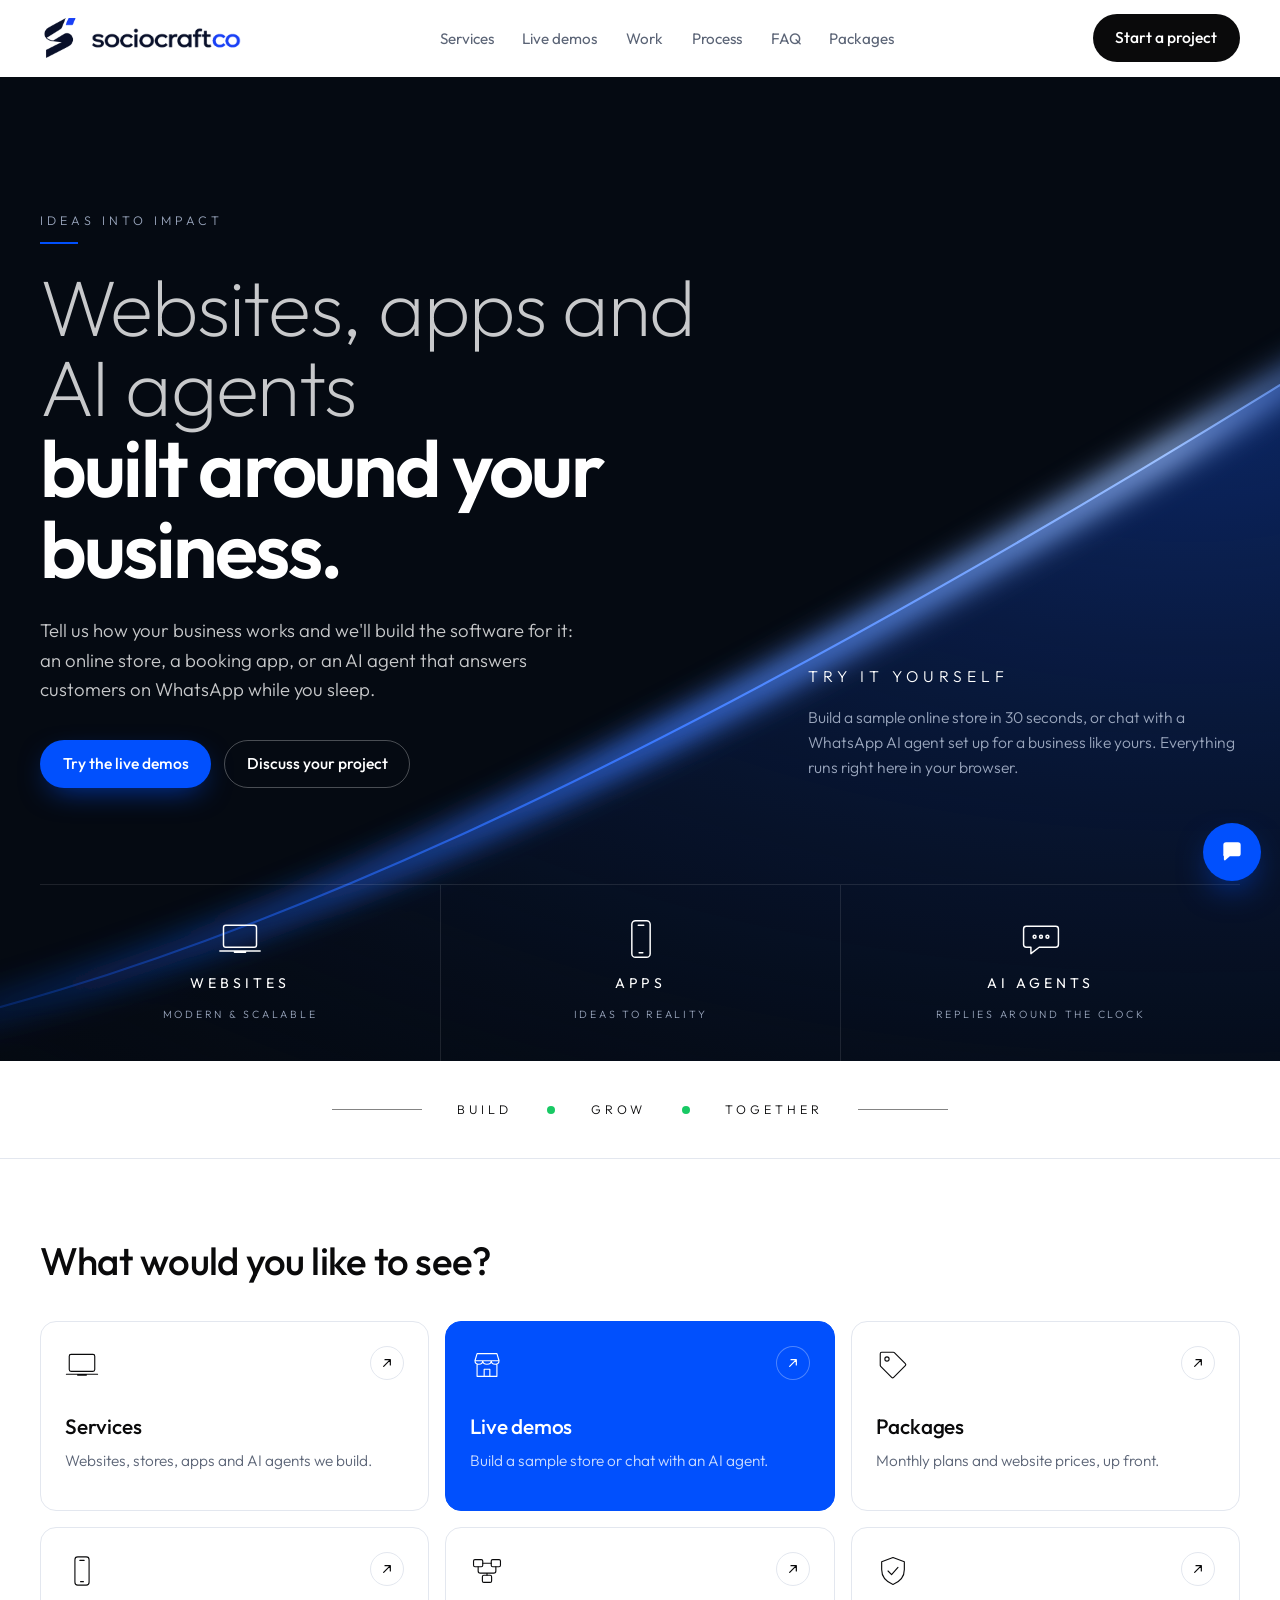
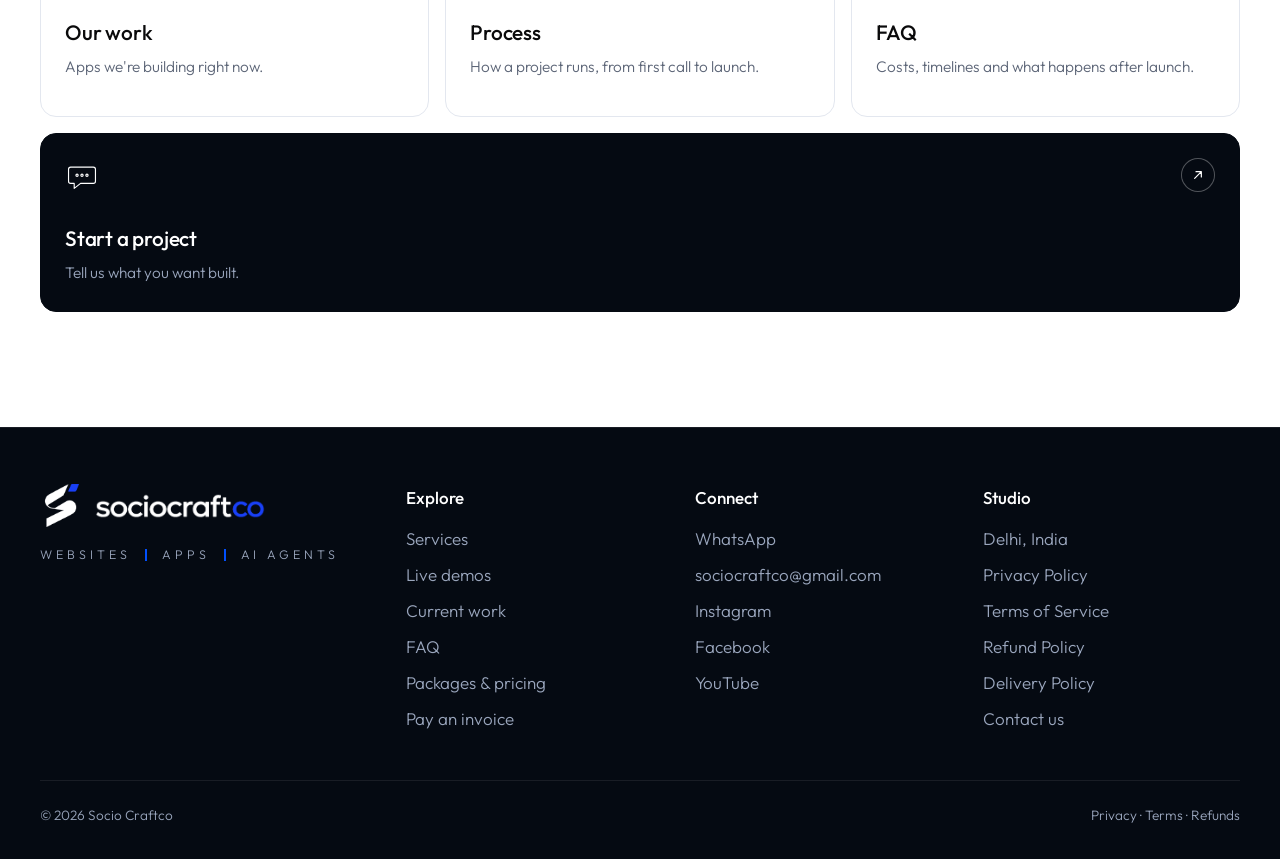
==== commit db9913dc: "Switch to the new brand kit logo and remove the old hero video The header, footer, icons, checkout l" ====
--- a/index.html
+++ b/index.html
@@ -155,10 +155,6 @@
       <svg class="hero-arc hero-line" viewBox="0 0 1440 900" preserveAspectRatio="xMidYMid slice" aria-hidden="true">
         <path class="arc-line" pathLength="1" d="M-120 900C260 860 760 640 1560 120" fill="none" stroke="url(#arcStroke)" stroke-width="2"/>
       </svg>
-      <div class="hero-motion" aria-hidden="true" data-poster="/media/hero-poster.jpg">
-        <video class="hm-intro" muted playsinline preload="none" disablepictureinpicture data-src="/media/hero-intro"></video>
-        <video class="hm-loop" muted playsinline loop preload="none" disablepictureinpicture data-src="/media/hero-loop"></video>
-      </div>
 
       <div class="wrap">
         <div class="hero-grid">
--- a/site.css
+++ b/site.css
@@ -328,44 +328,6 @@
 
 @keyframes drawArc { to { stroke-dashoffset: 0; } }
 @keyframes glowIn { to { opacity: 1; } }
-
-/* 3D brand motion: desktop only. Rendered on black and screen-blended,
-   so only the light of the mark and objects lands on the navy gradient. */
-.hero-motion { display: none; }
-
-@media (min-width: 921px) {
-  .hero-motion {
-    display: block;
-    position: absolute;
-    z-index: -1;
-    top: clamp(.5rem, 2vw, 2rem);
-    right: max(-2rem, calc((100% - var(--max)) / 2 - 3rem));
-    width: min(42vw, 600px);
-    aspect-ratio: 1;
-    pointer-events: none;
-    mix-blend-mode: screen;
-    -webkit-mask-image: radial-gradient(closest-side, #000 58%, transparent 100%);
-    mask-image: radial-gradient(closest-side, #000 58%, transparent 100%);
-    background: center / cover no-repeat;
-    opacity: 0;
-    transition: opacity 1.2s var(--ease);
-  }
-
-  .hero-motion.is-ready { opacity: 1; }
-
-  .hero-motion video {
-    position: absolute;
-    inset: 0;
-    width: 100%;
-    height: 100%;
-    object-fit: cover;
-    display: block;
-  }
-
-  .hero-motion .hm-loop { opacity: 0; }
-  .hero-motion.is-looping .hm-loop { opacity: 1; }
-  .hero-motion.is-looping .hm-intro { opacity: 0; }
-}
 
 .hero-grid {
   display: grid;
@@ -2459,6 +2421,17 @@
   .tagline { gap: .55rem; letter-spacing: .2em; }
   .rule-line { letter-spacing: .22em; }
   .faq details p { padding-right: 0; }
+  /* Phone readability: no text under 12px, and every tap target at least ~40px tall */
+  .pillar span { font-size: .75rem; letter-spacing: .2em; }
+  .step-out span { font-size: .75rem; }
+  label > span small { font-size: .75rem; }
+  .demo-tab .icon { display: none; } /* three tabs share 328px; icons pushed "Your business preview" onto 3 lines */
+  .demo-tab { flex: 1 1 auto; padding: .7rem .5rem; line-height: 1.25; } /* longer labels get more room: two lines each */
+  .swatch { width: 40px; height: 40px; }
+  .service .try { margin-top: .4rem; padding: .55rem 0; }
+  .footer-col { gap: 0; }
+  .footer-col a, .footer-col span { padding: .5rem 0; }
+  .footer-bottom a { display: inline-block; padding: .55rem 0; }
 }
 
 @media (prefers-reduced-motion: reduce) {
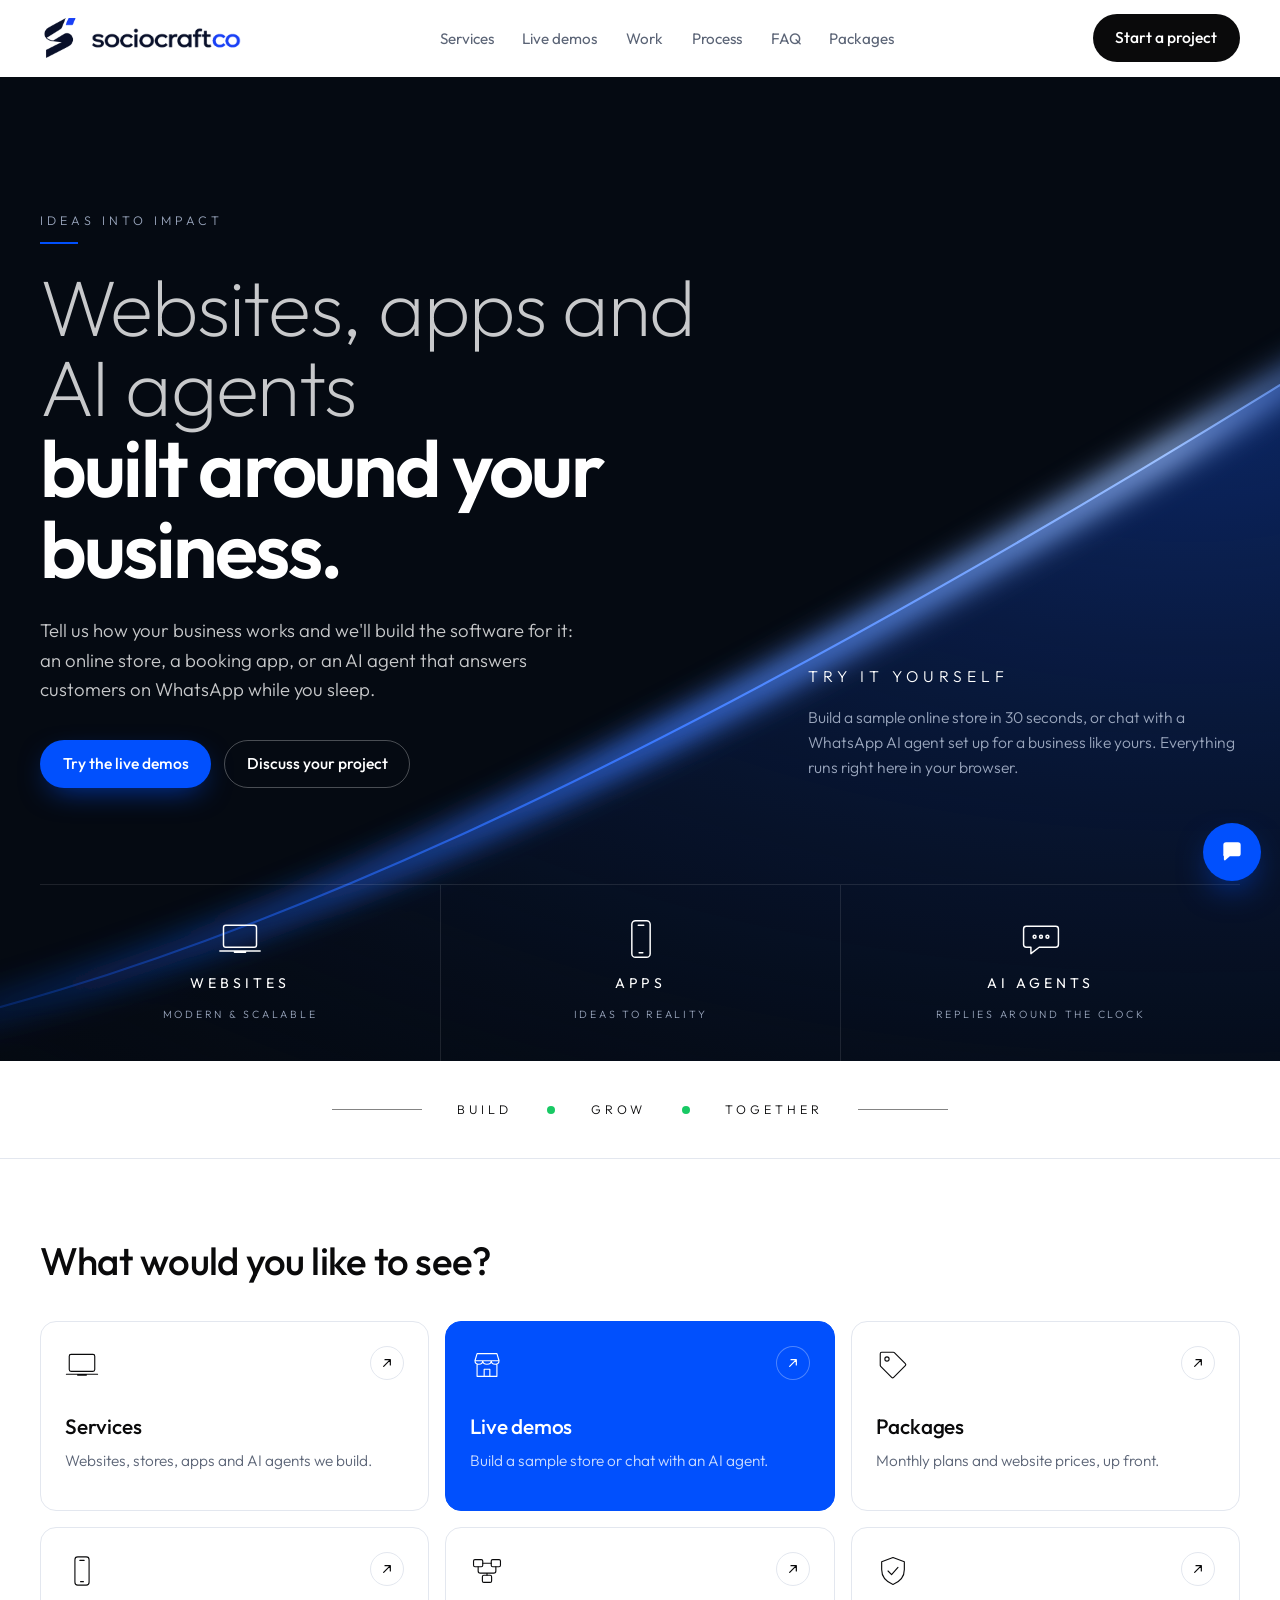
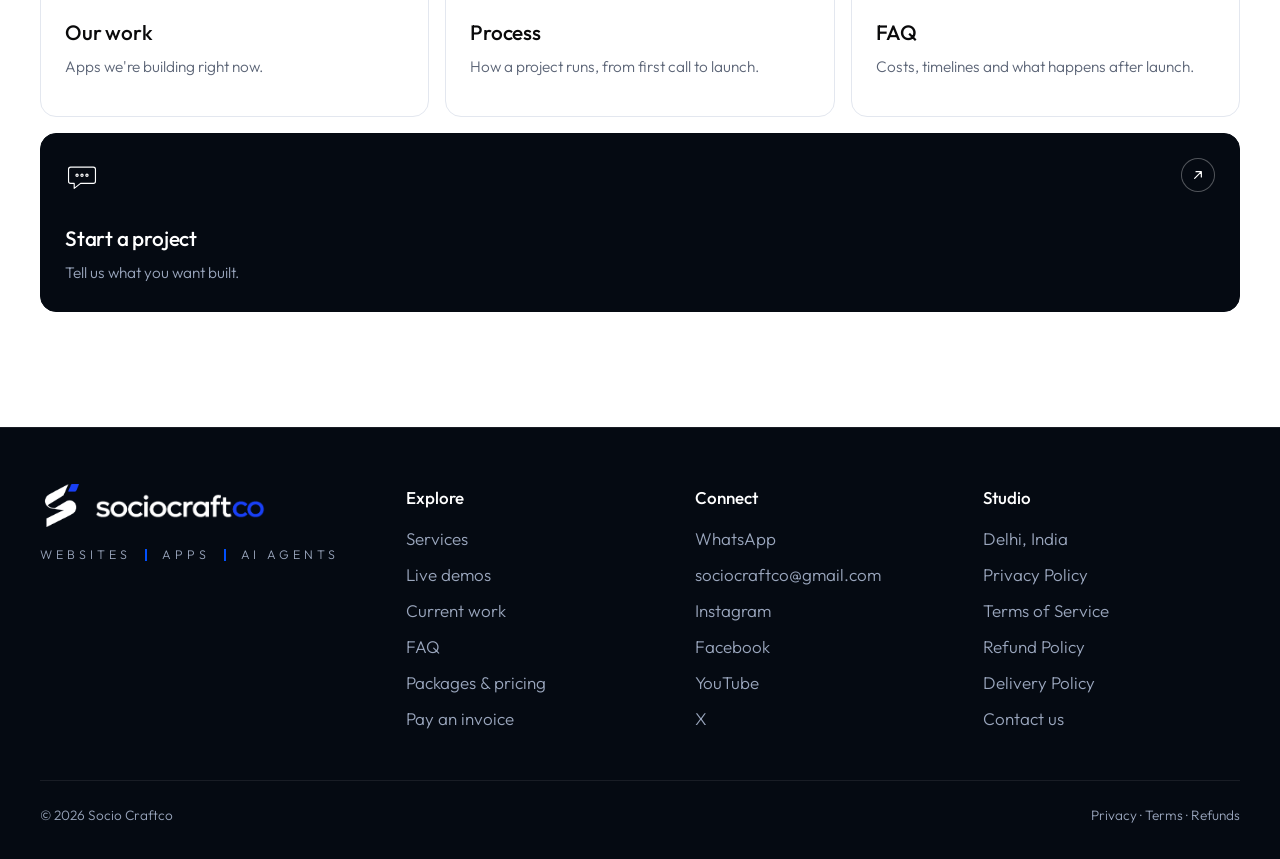
==== commit c6675e20: "Add international Launch Website offer and X profile links" ====
--- a/index.html
+++ b/index.html
@@ -17,18 +17,18 @@
   <meta property="og:url" content="https://www.sociocraftco.in/">
   <meta property="og:title" content="Socio Craftco | Websites, Apps &amp; AI Agents">
   <meta property="og:description" content="Custom websites, online stores, apps and WhatsApp AI agents. Try the live demos and see yours before you build it.">
-  <meta property="og:image" content="https://www.sociocraftco.in/og-image.jpg">
+  <meta property="og:image" content="https://www.sociocraftco.in/og-image.jpg?v=2">
   <meta property="og:image:width" content="1200">
   <meta property="og:image:height" content="630">
   <meta property="og:image:alt" content="Socio Craftco: websites, apps and AI agents">
   <meta name="twitter:card" content="summary_large_image">
   <meta name="twitter:title" content="Socio Craftco | Websites, Apps &amp; AI Agents">
   <meta name="twitter:description" content="Try the live store builder and WhatsApp AI agent demo.">
-  <meta name="twitter:image" content="https://www.sociocraftco.in/og-image.jpg">
-
-  <link rel="icon" type="image/jpeg" sizes="48x48" href="favicon-48.jpg">
-  <link rel="icon" type="image/jpeg" sizes="192x192" href="icon-192.jpg">
-  <link rel="apple-touch-icon" href="apple-touch-icon.jpg">
+  <meta name="twitter:image" content="https://www.sociocraftco.in/og-image.jpg?v=2">
+
+  <link rel="icon" type="image/jpeg" sizes="48x48" href="favicon-48.jpg?v=2">
+  <link rel="icon" type="image/jpeg" sizes="192x192" href="icon-192.jpg?v=2">
+  <link rel="apple-touch-icon" href="apple-touch-icon.jpg?v=2">
 
   <link rel="preload" href="fonts/outfit-latin.woff2" as="font" type="font/woff2" crossorigin>
   <link rel="stylesheet" href="preview.css">
@@ -44,17 +44,18 @@
     "@id": "https://www.sociocraftco.in/#org",
     "name": "Socio Craftco",
     "url": "https://www.sociocraftco.in/",
-    "logo": "https://www.sociocraftco.in/brand/logo-square.jpg",
-    "image": "https://www.sociocraftco.in/og-image.jpg",
+    "logo": "https://www.sociocraftco.in/brand/logo-square.jpg?v=2",
+    "image": "https://www.sociocraftco.in/og-image.jpg?v=2",
     "slogan": "Ideas into impact",
     "description": "Studio building custom websites, online stores, mobile apps and AI agents for growing businesses.",
     "email": "sociocraftco@gmail.com",
     "address": { "@type": "PostalAddress", "addressLocality": "Delhi", "addressCountry": "IN" },
-    "areaServed": "IN",
+    "areaServed": ["IN", "US", "GB", "CA", "AU", "AE"],
     "sameAs": [
       "https://www.instagram.com/sociocraftco.in/",
       "https://www.facebook.com/profile.php?id=61589318203119",
-      "https://www.youtube.com/@SocioCraftco"
+      "https://www.youtube.com/@SocioCraftco",
+      "https://x.com/sociocraftco"
     ],
     "hasOfferCatalog": {
       "@type": "OfferCatalog",
@@ -111,8 +112,8 @@
   <nav class="nav" id="siteNav" aria-label="Main">
     <div class="wrap nav-inner">
       <a class="brand" href="#top" aria-label="Socio Craftco home">
-        <img class="mark" src="brand/mark.webp" width="245" height="240" alt="">
-        <img class="word" src="brand/wordmark.webp" width="785" height="120" alt="sociocraftco">
+        <img class="mark" src="brand/mark.webp?v=2" width="245" height="240" alt="">
+        <img class="word" src="brand/wordmark.webp?v=2" width="785" height="120" alt="sociocraftco">
       </a>
       <ul class="nav-links" id="navLinks">
         <li><a href="#services">Services</a></li>
@@ -945,8 +946,8 @@
       <div class="footer-top">
         <div class="footer-brand">
           <div class="lockup">
-            <img class="mark" src="brand/mark-white.webp" width="245" height="240" alt="" loading="lazy">
-            <img class="word" src="brand/wordmark-white.webp" width="785" height="120" alt="sociocraftco" loading="lazy">
+            <img class="mark" src="brand/mark-white.webp?v=2" width="245" height="240" alt="" loading="lazy">
+            <img class="word" src="brand/wordmark-white.webp?v=2" width="785" height="120" alt="sociocraftco" loading="lazy">
           </div>
           <p class="tagline tracked"><span>Websites</span><span class="sep" aria-hidden="true"></span><span>Apps</span><span class="sep" aria-hidden="true"></span><span>AI Agents</span></p>
         </div>
@@ -966,6 +967,7 @@
           <a href="https://www.instagram.com/sociocraftco.in/" target="_blank" rel="noopener">Instagram</a>
           <a href="https://www.facebook.com/profile.php?id=61589318203119" target="_blank" rel="noopener">Facebook</a>
           <a href="https://www.youtube.com/@SocioCraftco" target="_blank" rel="noopener">YouTube</a>
+          <a href="https://x.com/sociocraftco" target="_blank" rel="noopener">X</a>
         </div>
         <div class="footer-col">
           <strong>Studio</strong>
